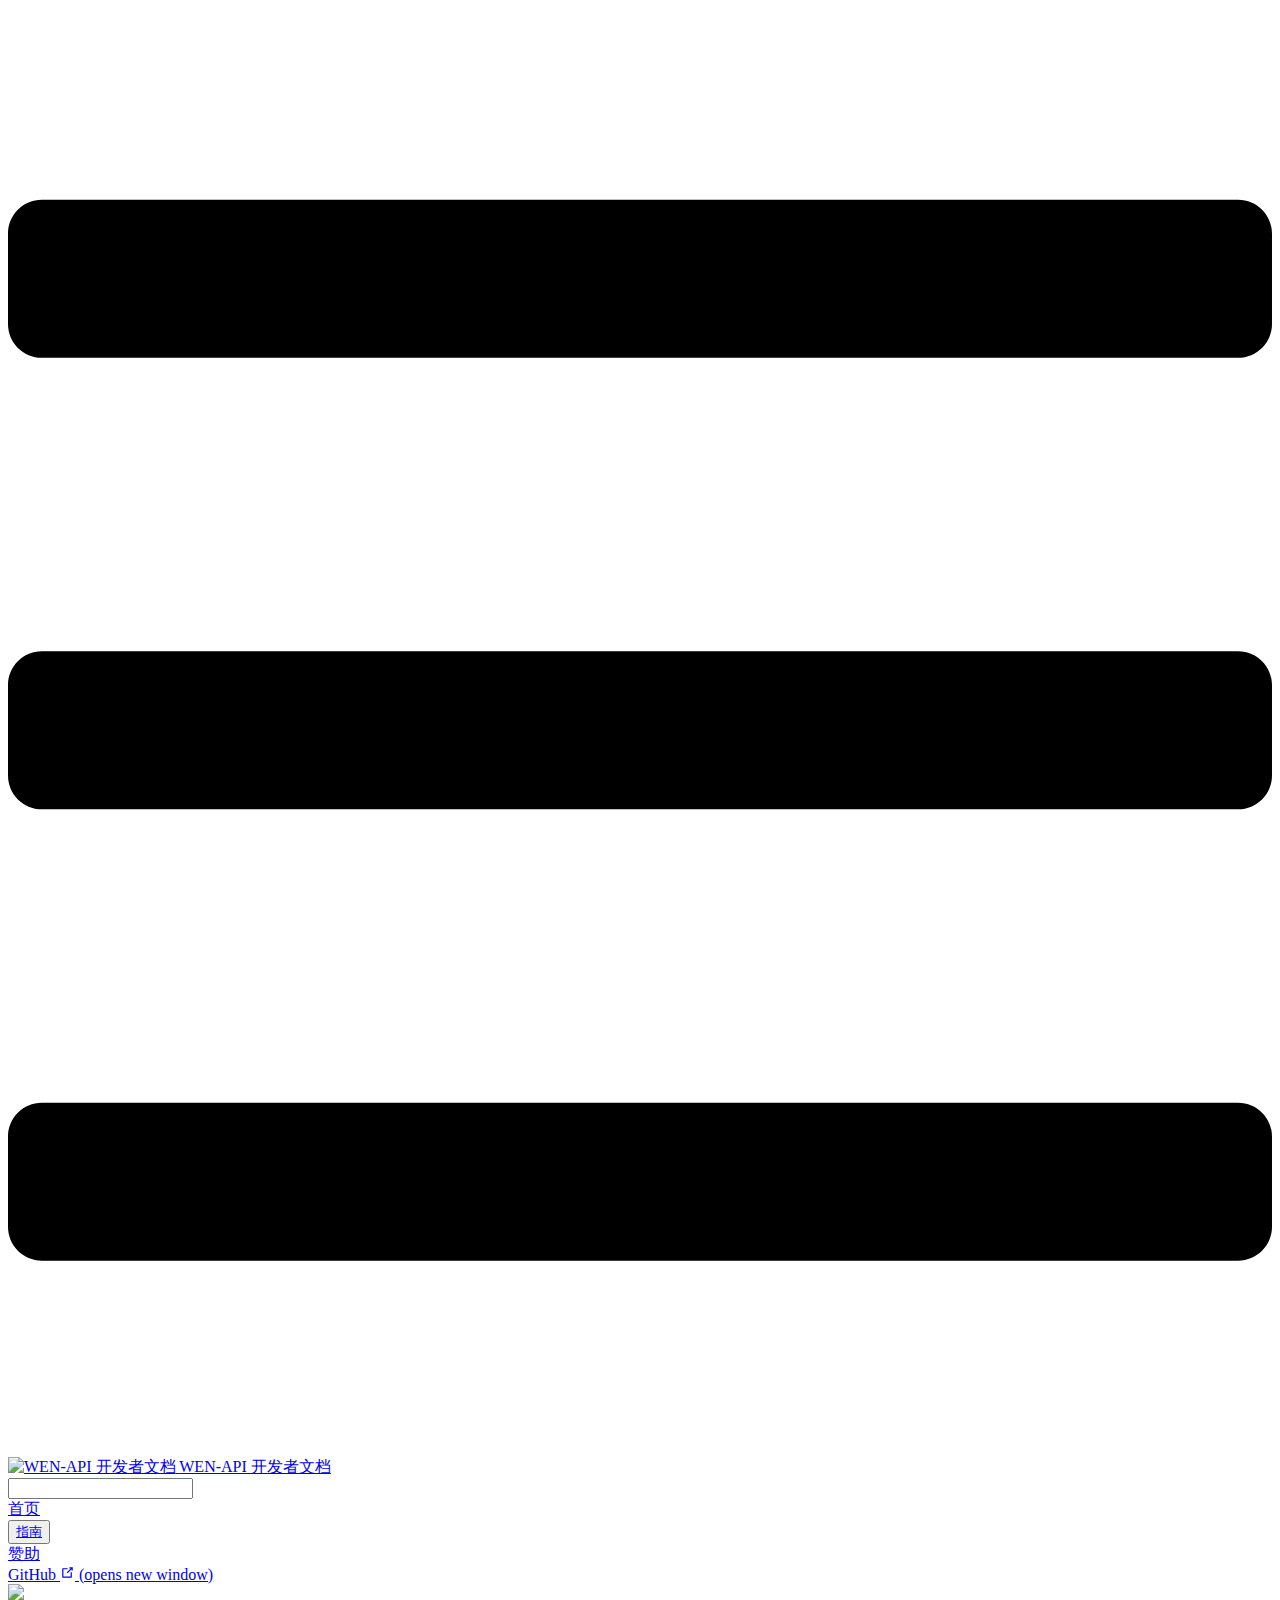
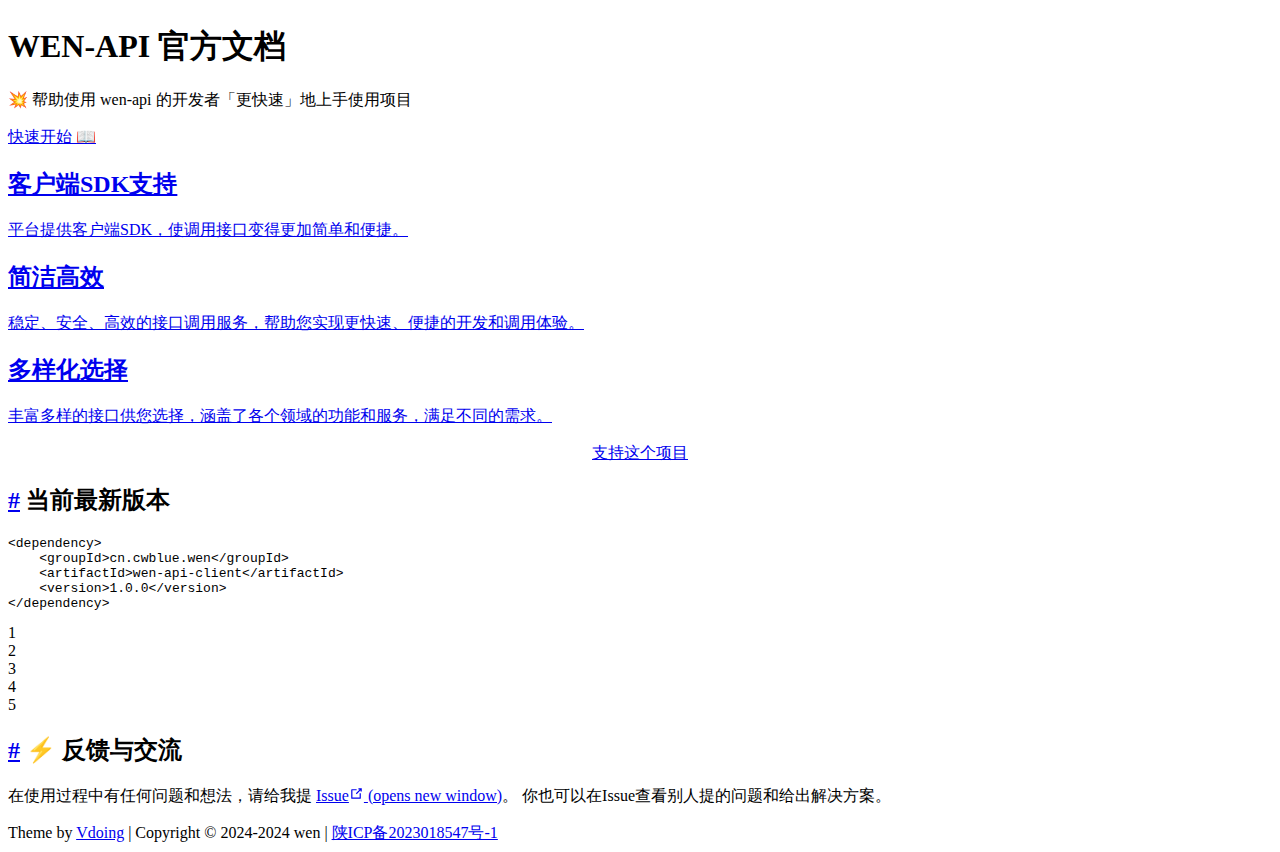
==== index.html @ c8d2405c "部署" ====
<!DOCTYPE html>
<html lang="en-US">
  <head>
    <meta charset="utf-8">
    <meta name="viewport" content="width=device-width,initial-scale=1">
    <title>WEN-API 开发者文档</title>
    <meta name="generator" content="VuePress 1.9.9">
    <link rel="icon" href="api-docimg/gif/wen-api.png">
    <meta name="description" content="为简化开发而生">
    <meta name="keywords" content="api,api开放平台,接口">
    <meta name="theme-color" content="#47abfd">
    
    <link rel="preload" href="api-doc/assets/css/0.styles.ba1a82d1.css" as="style"><link rel="preload" href="api-doc/assets/js/app.e84704d8.js" as="script"><link rel="preload" href="api-doc/assets/js/2.68cc9f7c.js" as="script"><link rel="preload" href="api-doc/assets/js/3.129cb99d.js" as="script"><link rel="prefetch" href="api-doc/assets/js/4.64fe8265.js"><link rel="prefetch" href="api-doc/assets/js/5.efec238f.js"><link rel="prefetch" href="api-doc/assets/js/6.5db73be6.js"><link rel="prefetch" href="api-doc/assets/js/7.b0a6832e.js"><link rel="prefetch" href="api-doc/assets/js/8.baad642a.js"><link rel="prefetch" href="api-doc/assets/js/9.fe5bfc9c.js">
    <link rel="stylesheet" href="api-doc/assets/css/0.styles.ba1a82d1.css">
  </head>
  <body class="theme-mode-light">
    <div id="app" data-server-rendered="true"><div class="theme-container sidebar-open no-sidebar"><header class="navbar blur"><div title="目录" class="sidebar-button"><svg xmlns="http://www.w3.org/2000/svg" aria-hidden="true" role="img" viewBox="0 0 448 512" class="icon"><path fill="currentColor" d="M436 124H12c-6.627 0-12-5.373-12-12V80c0-6.627 5.373-12 12-12h424c6.627 0 12 5.373 12 12v32c0 6.627-5.373 12-12 12zm0 160H12c-6.627 0-12-5.373-12-12v-32c0-6.627 5.373-12 12-12h424c6.627 0 12 5.373 12 12v32c0 6.627-5.373 12-12 12zm0 160H12c-6.627 0-12-5.373-12-12v-32c0-6.627 5.373-12 12-12h424c6.627 0 12 5.373 12 12v32c0 6.627-5.373 12-12 12z"></path></svg></div> <a href="/api-doc/" aria-current="page" class="home-link router-link-exact-active router-link-active"><img src="api-docimg/gif/wen-api.png" alt="WEN-API 开发者文档" class="logo"> <span class="site-name can-hide">WEN-API 开发者文档</span></a> <div class="links"><div class="search-box"><input aria-label="Search" autocomplete="off" spellcheck="false" value=""> <!----></div> <nav class="nav-links can-hide"><div class="nav-item"><a href="/api-doc/" aria-current="page" class="nav-link router-link-exact-active router-link-active">首页</a></div><div class="nav-item"><div class="dropdown-wrapper"><button type="button" aria-label="指南" class="dropdown-title"><a href="/api-doc/pages/a2f161/" class="link-title">指南</a> <span class="title" style="display:none;">指南</span> <span class="arrow right"></span></button> <ul class="nav-dropdown" style="display:none;"><li class="dropdown-item"><!----> <a href="/api-doc/pages/a2f161/" class="nav-link">简 介</a></li><li class="dropdown-item"><!----> <a href="/api-doc/pages/793dcb/" class="nav-link">快速开始</a></li><li class="dropdown-item"><!----> <a href="/api-doc/pages/745dcb/" class="nav-link">返回响应码</a></li></ul></div></div><div class="nav-item"><a href="/api-doc/pages/1b12ed/" class="nav-link">赞助</a></div> <a href="https://github.com/CCCshengjiang/wen-api-sdk" target="_blank" rel="noopener noreferrer" class="repo-link">
    GitHub
    <span><svg xmlns="http://www.w3.org/2000/svg" aria-hidden="true" focusable="false" x="0px" y="0px" viewBox="0 0 100 100" width="15" height="15" class="icon outbound"><path fill="currentColor" d="M18.8,85.1h56l0,0c2.2,0,4-1.8,4-4v-32h-8v28h-48v-48h28v-8h-32l0,0c-2.2,0-4,1.8-4,4v56C14.8,83.3,16.6,85.1,18.8,85.1z"></path> <polygon fill="currentColor" points="45.7,48.7 51.3,54.3 77.2,28.5 77.2,37.2 85.2,37.2 85.2,14.9 62.8,14.9 62.8,22.9 71.5,22.9"></polygon></svg> <span class="sr-only">(opens new window)</span></span></a></nav></div></header> <div class="sidebar-mask"></div> <div class="sidebar-hover-trigger"></div> <aside class="sidebar" style="display:none;"><!----> <nav class="nav-links"><div class="nav-item"><a href="/api-doc/" aria-current="page" class="nav-link router-link-exact-active router-link-active">首页</a></div><div class="nav-item"><div class="dropdown-wrapper"><button type="button" aria-label="指南" class="dropdown-title"><a href="/api-doc/pages/a2f161/" class="link-title">指南</a> <span class="title" style="display:none;">指南</span> <span class="arrow right"></span></button> <ul class="nav-dropdown" style="display:none;"><li class="dropdown-item"><!----> <a href="/api-doc/pages/a2f161/" class="nav-link">简 介</a></li><li class="dropdown-item"><!----> <a href="/api-doc/pages/793dcb/" class="nav-link">快速开始</a></li><li class="dropdown-item"><!----> <a href="/api-doc/pages/745dcb/" class="nav-link">返回响应码</a></li></ul></div></div><div class="nav-item"><a href="/api-doc/pages/1b12ed/" class="nav-link">赞助</a></div> <a href="https://github.com/CCCshengjiang/wen-api-sdk" target="_blank" rel="noopener noreferrer" class="repo-link">
    GitHub
    <span><svg xmlns="http://www.w3.org/2000/svg" aria-hidden="true" focusable="false" x="0px" y="0px" viewBox="0 0 100 100" width="15" height="15" class="icon outbound"><path fill="currentColor" d="M18.8,85.1h56l0,0c2.2,0,4-1.8,4-4v-32h-8v28h-48v-48h28v-8h-32l0,0c-2.2,0-4,1.8-4,4v56C14.8,83.3,16.6,85.1,18.8,85.1z"></path> <polygon fill="currentColor" points="45.7,48.7 51.3,54.3 77.2,28.5 77.2,37.2 85.2,37.2 85.2,14.9 62.8,14.9 62.8,22.9 71.5,22.9"></polygon></svg> <span class="sr-only">(opens new window)</span></span></a></nav>  <!----> </aside> <div class="home-wrapper" data-v-7d2bb426><div class="banner" style="background:var(--mainBg);color:var(--textColor);" data-v-7d2bb426><div class="banner-conent" data-v-7d2bb426><header class="hero" data-v-7d2bb426><img src="api-docimg/gif/wen-api.png" data-v-7d2bb426> <h1 id="main-title" data-v-7d2bb426>
          WEN-API 官方文档
        </h1> <p class="description" data-v-7d2bb426>
          💥 帮助使用 wen-api 的开发者「更快速」地上手使用项目
        </p> <p class="action" data-v-7d2bb426><a href="/api-doc/pages/a2f161/" class="nav-link action-button" data-v-7d2bb426>快速开始 📖</a></p></header> <div class="features" data-v-7d2bb426><div class="feature" data-v-7d2bb426><a href="javascript:;" data-v-7d2bb426><!----> <h2 data-v-7d2bb426>客户端SDK支持</h2> <p data-v-7d2bb426>平台提供客户端SDK，使调用接口变得更加简单和便捷。</p></a></div><div class="feature" data-v-7d2bb426><a href="javascript:;" data-v-7d2bb426><!----> <h2 data-v-7d2bb426>简洁高效</h2> <p data-v-7d2bb426>稳定、安全、高效的接口调用服务，帮助您实现更快速、便捷的开发和调用体验。</p></a></div><div class="feature" data-v-7d2bb426><a href="javascript:;" data-v-7d2bb426><!----> <h2 data-v-7d2bb426>多样化选择</h2> <p data-v-7d2bb426>丰富多样的接口供您选择，涵盖了各个领域的功能和服务，满足不同的需求。</p></a></div></div></div> <div class="slide-banner" style="display:none;" data-v-7d2bb426><div class="banner-wrapper" data-v-7d2bb426><div class="slide-banner-scroll" data-v-7d2bb426><div class="slide-banner-wrapper" data-v-7d2bb426><div class="slide-item" data-v-7d2bb426><a href="javascript:;" data-v-7d2bb426><!----> <h2 data-v-7d2bb426>客户端SDK支持</h2> <p data-v-7d2bb426>平台提供客户端SDK，使调用接口变得更加简单和便捷。</p></a></div><div class="slide-item" data-v-7d2bb426><a href="javascript:;" data-v-7d2bb426><!----> <h2 data-v-7d2bb426>简洁高效</h2> <p data-v-7d2bb426>稳定、安全、高效的接口调用服务，帮助您实现更快速、便捷的开发和调用体验。</p></a></div><div class="slide-item" data-v-7d2bb426><a href="javascript:;" data-v-7d2bb426><!----> <h2 data-v-7d2bb426>多样化选择</h2> <p data-v-7d2bb426>丰富多样的接口供您选择，涵盖了各个领域的功能和服务，满足不同的需求。</p></a></div></div></div> <div class="docs-wrapper" data-v-7d2bb426><span class="doc active" data-v-7d2bb426></span><span class="doc" data-v-7d2bb426></span><span class="doc" data-v-7d2bb426></span></div></div></div></div> <div class="main-wrapper" data-v-7d2bb426><div class="main-left"><!----> <div class="theme-vdoing-content custom card-box content__default" data-v-7d2bb426><p align="center"><a href="/pages/1b12ed/" class="become-sponsor">支持这个项目</a></p> <h2 id="当前最新版本"><a href="#当前最新版本" class="header-anchor">#</a> 当前最新版本</h2> <div class="language-xml line-numbers-mode"><pre class="language-xml"><code><span class="token tag"><span class="token tag"><span class="token punctuation">&lt;</span>dependency</span><span class="token punctuation">&gt;</span></span>
    <span class="token tag"><span class="token tag"><span class="token punctuation">&lt;</span>groupId</span><span class="token punctuation">&gt;</span></span>cn.cwblue.wen<span class="token tag"><span class="token tag"><span class="token punctuation">&lt;/</span>groupId</span><span class="token punctuation">&gt;</span></span>
    <span class="token tag"><span class="token tag"><span class="token punctuation">&lt;</span>artifactId</span><span class="token punctuation">&gt;</span></span>wen-api-client<span class="token tag"><span class="token tag"><span class="token punctuation">&lt;/</span>artifactId</span><span class="token punctuation">&gt;</span></span>
    <span class="token tag"><span class="token tag"><span class="token punctuation">&lt;</span>version</span><span class="token punctuation">&gt;</span></span>1.0.0<span class="token tag"><span class="token tag"><span class="token punctuation">&lt;/</span>version</span><span class="token punctuation">&gt;</span></span>
<span class="token tag"><span class="token tag"><span class="token punctuation">&lt;/</span>dependency</span><span class="token punctuation">&gt;</span></span>
</code></pre> <div class="line-numbers-wrapper"><span class="line-number">1</span><br><span class="line-number">2</span><br><span class="line-number">3</span><br><span class="line-number">4</span><br><span class="line-number">5</span><br></div></div><h2 id="⚡-反馈与交流"><a href="#⚡-反馈与交流" class="header-anchor">#</a> ⚡ 反馈与交流</h2> <p>在使用过程中有任何问题和想法，请给我提 <a href="https://github.com/CCCshengjiang/wen-api-sdk/issues" target="_blank" rel="noopener noreferrer">Issue<span><svg xmlns="http://www.w3.org/2000/svg" aria-hidden="true" focusable="false" x="0px" y="0px" viewBox="0 0 100 100" width="15" height="15" class="icon outbound"><path fill="currentColor" d="M18.8,85.1h56l0,0c2.2,0,4-1.8,4-4v-32h-8v28h-48v-48h28v-8h-32l0,0c-2.2,0-4,1.8-4,4v56C14.8,83.3,16.6,85.1,18.8,85.1z"></path> <polygon fill="currentColor" points="45.7,48.7 51.3,54.3 77.2,28.5 77.2,37.2 85.2,37.2 85.2,14.9 62.8,14.9 62.8,22.9 71.5,22.9"></polygon></svg> <span class="sr-only">(opens new window)</span></span></a>。
你也可以在Issue查看别人提的问题和给出解决方案。</p></div></div> <div class="main-right"><!----> <!----> <!----> <!----></div></div></div> <div class="footer"><div class="icons"><a href="https://github.com/CCCshengjiang" title="GitHub" target="_blank" class="iconfont icon-github"></a><a href="https://gitee.com/CCCshengjiang" title="Gitee" target="_blank" class="iconfont icon-gitee"></a></div> 
  Theme by
  <a href="https://github.com/xugaoyi/vuepress-theme-vdoing" target="_blank" title="本站主题">Vdoing</a> 
    | Copyright © 2024-2024
    <span>wen |  <a target="_blank" href="https://beian.miit.gov.cn/"> 陕ICP备2023018547号-1</a></span></div> <div class="buttons"><div title="返回顶部" class="button blur go-to-top iconfont icon-fanhuidingbu" style="display:none;"></div> <div title="去评论" class="button blur go-to-comment iconfont icon-pinglun" style="display:none;"></div> <div title="主题模式" class="button blur theme-mode-but iconfont icon-zhuti"><ul class="select-box" style="display:none;"><li class="iconfont icon-zidong">
          跟随系统
        </li><li class="iconfont icon-rijianmoshi">
          浅色模式
        </li><li class="iconfont icon-yejianmoshi">
          深色模式
        </li><li class="iconfont icon-yuedu">
          阅读模式
        </li></ul></div></div> <!----> <!----> <!----></div><div class="global-ui"></div></div>
    <script src="api-doc/assets/js/app.e84704d8.js" defer></script><script src="api-doc/assets/js/2.68cc9f7c.js" defer></script><script src="api-doc/assets/js/3.129cb99d.js" defer></script>
  </body>
</html>
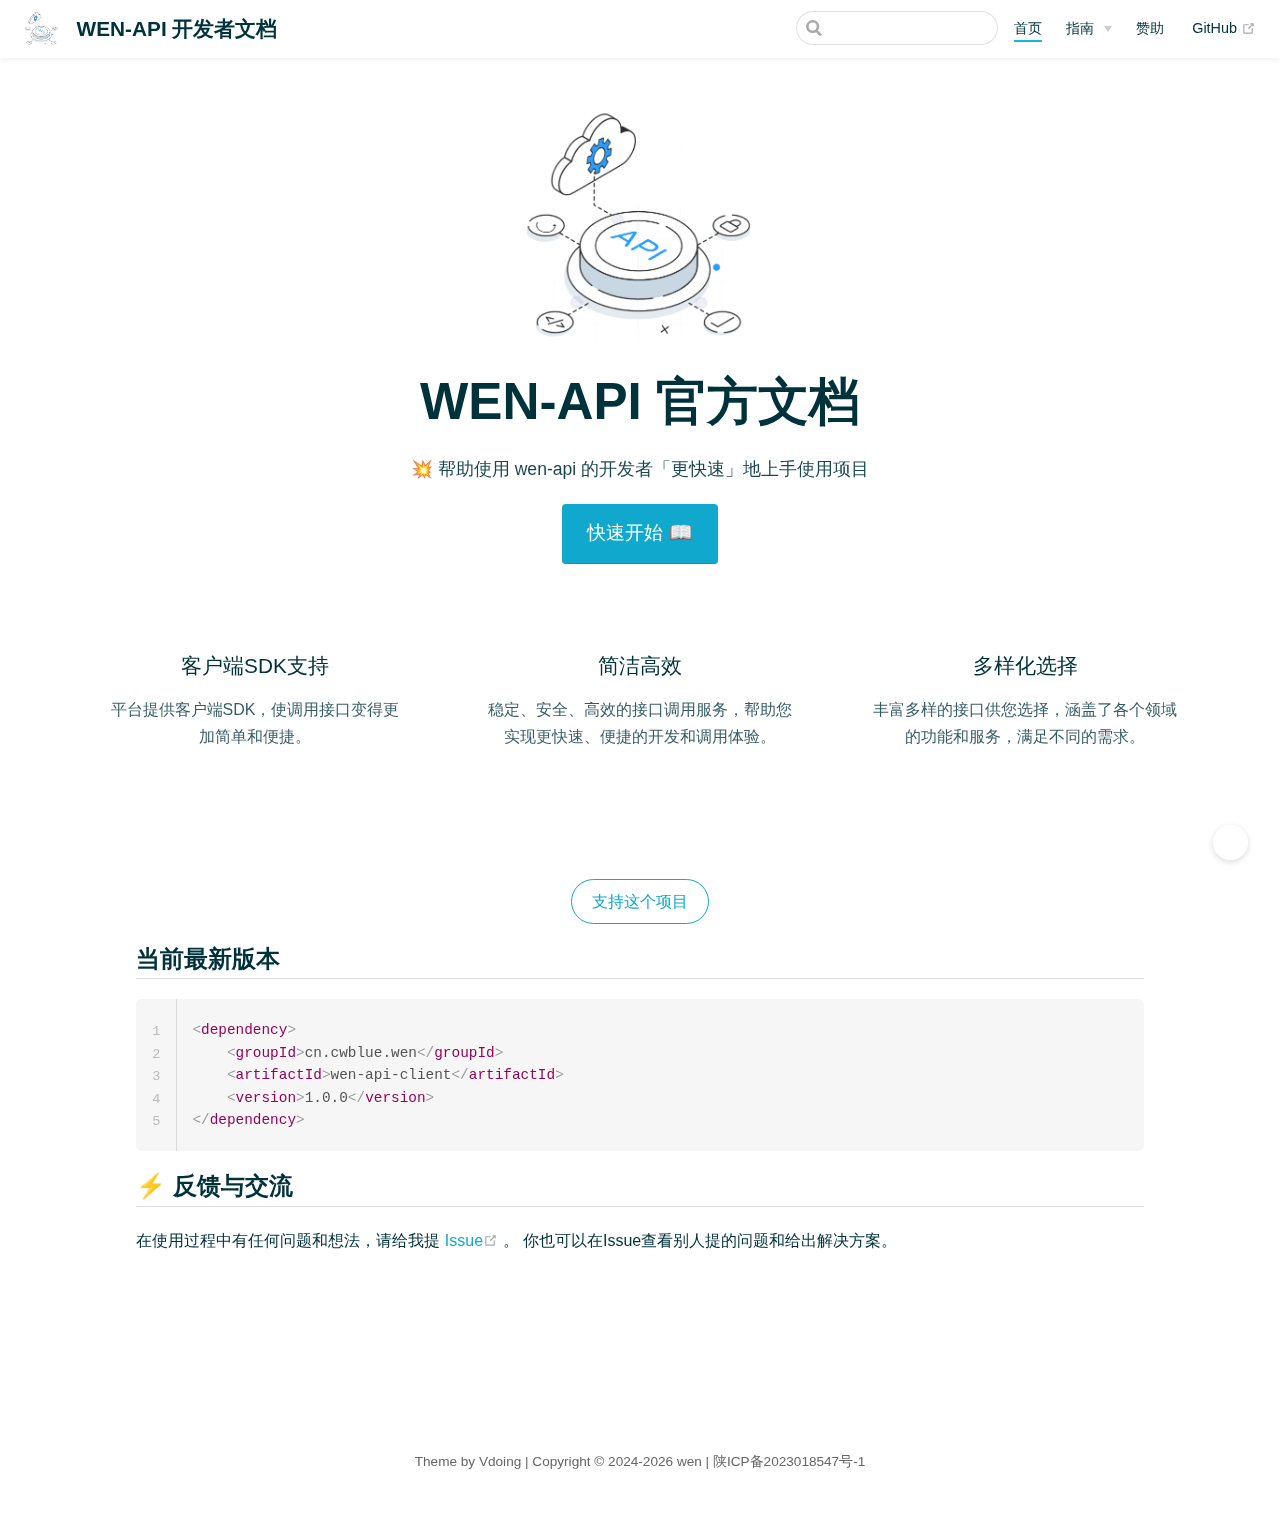
==== commit f10fb162: "修复页面错位 bug" ====
--- a/index.html
+++ b/index.html
@@ -5,24 +5,24 @@
     <meta name="viewport" content="width=device-width,initial-scale=1">
     <title>WEN-API 开发者文档</title>
     <meta name="generator" content="VuePress 1.9.9">
-    <link rel="icon" href="api-docimg/gif/wen-api.png">
+    <link rel="icon" href="/img/gif/wen-api.png">
     <meta name="description" content="为简化开发而生">
     <meta name="keywords" content="api,api开放平台,接口">
     <meta name="theme-color" content="#47abfd">
     
-    <link rel="preload" href="api-doc/assets/css/0.styles.ba1a82d1.css" as="style"><link rel="preload" href="api-doc/assets/js/app.e84704d8.js" as="script"><link rel="preload" href="api-doc/assets/js/2.68cc9f7c.js" as="script"><link rel="preload" href="api-doc/assets/js/3.129cb99d.js" as="script"><link rel="prefetch" href="api-doc/assets/js/4.64fe8265.js"><link rel="prefetch" href="api-doc/assets/js/5.efec238f.js"><link rel="prefetch" href="api-doc/assets/js/6.5db73be6.js"><link rel="prefetch" href="api-doc/assets/js/7.b0a6832e.js"><link rel="prefetch" href="api-doc/assets/js/8.baad642a.js"><link rel="prefetch" href="api-doc/assets/js/9.fe5bfc9c.js">
-    <link rel="stylesheet" href="api-doc/assets/css/0.styles.ba1a82d1.css">
+    <link rel="preload" href="/assets/css/0.styles.974ee0fd.css" as="style"><link rel="preload" href="/assets/js/app.2722f854.js" as="script"><link rel="preload" href="/assets/js/2.fc3be705.js" as="script"><link rel="preload" href="/assets/js/3.3699b000.js" as="script"><link rel="prefetch" href="/assets/js/4.05d36c86.js"><link rel="prefetch" href="/assets/js/5.10414b95.js"><link rel="prefetch" href="/assets/js/6.b506bd6f.js"><link rel="prefetch" href="/assets/js/7.72e87198.js"><link rel="prefetch" href="/assets/js/8.ea4c0748.js"><link rel="prefetch" href="/assets/js/9.309eeab8.js">
+    <link rel="stylesheet" href="/assets/css/0.styles.974ee0fd.css">
   </head>
   <body class="theme-mode-light">
-    <div id="app" data-server-rendered="true"><div class="theme-container sidebar-open no-sidebar"><header class="navbar blur"><div title="目录" class="sidebar-button"><svg xmlns="http://www.w3.org/2000/svg" aria-hidden="true" role="img" viewBox="0 0 448 512" class="icon"><path fill="currentColor" d="M436 124H12c-6.627 0-12-5.373-12-12V80c0-6.627 5.373-12 12-12h424c6.627 0 12 5.373 12 12v32c0 6.627-5.373 12-12 12zm0 160H12c-6.627 0-12-5.373-12-12v-32c0-6.627 5.373-12 12-12h424c6.627 0 12 5.373 12 12v32c0 6.627-5.373 12-12 12zm0 160H12c-6.627 0-12-5.373-12-12v-32c0-6.627 5.373-12 12-12h424c6.627 0 12 5.373 12 12v32c0 6.627-5.373 12-12 12z"></path></svg></div> <a href="/api-doc/" aria-current="page" class="home-link router-link-exact-active router-link-active"><img src="api-docimg/gif/wen-api.png" alt="WEN-API 开发者文档" class="logo"> <span class="site-name can-hide">WEN-API 开发者文档</span></a> <div class="links"><div class="search-box"><input aria-label="Search" autocomplete="off" spellcheck="false" value=""> <!----></div> <nav class="nav-links can-hide"><div class="nav-item"><a href="/api-doc/" aria-current="page" class="nav-link router-link-exact-active router-link-active">首页</a></div><div class="nav-item"><div class="dropdown-wrapper"><button type="button" aria-label="指南" class="dropdown-title"><a href="/api-doc/pages/a2f161/" class="link-title">指南</a> <span class="title" style="display:none;">指南</span> <span class="arrow right"></span></button> <ul class="nav-dropdown" style="display:none;"><li class="dropdown-item"><!----> <a href="/api-doc/pages/a2f161/" class="nav-link">简 介</a></li><li class="dropdown-item"><!----> <a href="/api-doc/pages/793dcb/" class="nav-link">快速开始</a></li><li class="dropdown-item"><!----> <a href="/api-doc/pages/745dcb/" class="nav-link">返回响应码</a></li></ul></div></div><div class="nav-item"><a href="/api-doc/pages/1b12ed/" class="nav-link">赞助</a></div> <a href="https://github.com/CCCshengjiang/wen-api-sdk" target="_blank" rel="noopener noreferrer" class="repo-link">
+    <div id="app" data-server-rendered="true"><div class="theme-container sidebar-open no-sidebar"><header class="navbar blur"><div title="目录" class="sidebar-button"><svg xmlns="http://www.w3.org/2000/svg" aria-hidden="true" role="img" viewBox="0 0 448 512" class="icon"><path fill="currentColor" d="M436 124H12c-6.627 0-12-5.373-12-12V80c0-6.627 5.373-12 12-12h424c6.627 0 12 5.373 12 12v32c0 6.627-5.373 12-12 12zm0 160H12c-6.627 0-12-5.373-12-12v-32c0-6.627 5.373-12 12-12h424c6.627 0 12 5.373 12 12v32c0 6.627-5.373 12-12 12zm0 160H12c-6.627 0-12-5.373-12-12v-32c0-6.627 5.373-12 12-12h424c6.627 0 12 5.373 12 12v32c0 6.627-5.373 12-12 12z"></path></svg></div> <a href="/" aria-current="page" class="home-link router-link-exact-active router-link-active"><img src="/img/gif/wen-api.png" alt="WEN-API 开发者文档" class="logo"> <span class="site-name can-hide">WEN-API 开发者文档</span></a> <div class="links"><div class="search-box"><input aria-label="Search" autocomplete="off" spellcheck="false" value=""> <!----></div> <nav class="nav-links can-hide"><div class="nav-item"><a href="/" aria-current="page" class="nav-link router-link-exact-active router-link-active">首页</a></div><div class="nav-item"><div class="dropdown-wrapper"><button type="button" aria-label="指南" class="dropdown-title"><a href="/pages/a2f161/" class="link-title">指南</a> <span class="title" style="display:none;">指南</span> <span class="arrow right"></span></button> <ul class="nav-dropdown" style="display:none;"><li class="dropdown-item"><!----> <a href="/pages/a2f161/" class="nav-link">简 介</a></li><li class="dropdown-item"><!----> <a href="/pages/793dcb/" class="nav-link">快速开始</a></li><li class="dropdown-item"><!----> <a href="/pages/745dcb/" class="nav-link">返回响应码</a></li></ul></div></div><div class="nav-item"><a href="/pages/1b12ed/" class="nav-link">赞助</a></div> <a href="https://github.com/CCCshengjiang/wen-api-sdk" target="_blank" rel="noopener noreferrer" class="repo-link">
     GitHub
-    <span><svg xmlns="http://www.w3.org/2000/svg" aria-hidden="true" focusable="false" x="0px" y="0px" viewBox="0 0 100 100" width="15" height="15" class="icon outbound"><path fill="currentColor" d="M18.8,85.1h56l0,0c2.2,0,4-1.8,4-4v-32h-8v28h-48v-48h28v-8h-32l0,0c-2.2,0-4,1.8-4,4v56C14.8,83.3,16.6,85.1,18.8,85.1z"></path> <polygon fill="currentColor" points="45.7,48.7 51.3,54.3 77.2,28.5 77.2,37.2 85.2,37.2 85.2,14.9 62.8,14.9 62.8,22.9 71.5,22.9"></polygon></svg> <span class="sr-only">(opens new window)</span></span></a></nav></div></header> <div class="sidebar-mask"></div> <div class="sidebar-hover-trigger"></div> <aside class="sidebar" style="display:none;"><!----> <nav class="nav-links"><div class="nav-item"><a href="/api-doc/" aria-current="page" class="nav-link router-link-exact-active router-link-active">首页</a></div><div class="nav-item"><div class="dropdown-wrapper"><button type="button" aria-label="指南" class="dropdown-title"><a href="/api-doc/pages/a2f161/" class="link-title">指南</a> <span class="title" style="display:none;">指南</span> <span class="arrow right"></span></button> <ul class="nav-dropdown" style="display:none;"><li class="dropdown-item"><!----> <a href="/api-doc/pages/a2f161/" class="nav-link">简 介</a></li><li class="dropdown-item"><!----> <a href="/api-doc/pages/793dcb/" class="nav-link">快速开始</a></li><li class="dropdown-item"><!----> <a href="/api-doc/pages/745dcb/" class="nav-link">返回响应码</a></li></ul></div></div><div class="nav-item"><a href="/api-doc/pages/1b12ed/" class="nav-link">赞助</a></div> <a href="https://github.com/CCCshengjiang/wen-api-sdk" target="_blank" rel="noopener noreferrer" class="repo-link">
+    <span><svg xmlns="http://www.w3.org/2000/svg" aria-hidden="true" focusable="false" x="0px" y="0px" viewBox="0 0 100 100" width="15" height="15" class="icon outbound"><path fill="currentColor" d="M18.8,85.1h56l0,0c2.2,0,4-1.8,4-4v-32h-8v28h-48v-48h28v-8h-32l0,0c-2.2,0-4,1.8-4,4v56C14.8,83.3,16.6,85.1,18.8,85.1z"></path> <polygon fill="currentColor" points="45.7,48.7 51.3,54.3 77.2,28.5 77.2,37.2 85.2,37.2 85.2,14.9 62.8,14.9 62.8,22.9 71.5,22.9"></polygon></svg> <span class="sr-only">(opens new window)</span></span></a></nav></div></header> <div class="sidebar-mask"></div> <div class="sidebar-hover-trigger"></div> <aside class="sidebar" style="display:none;"><!----> <nav class="nav-links"><div class="nav-item"><a href="/" aria-current="page" class="nav-link router-link-exact-active router-link-active">首页</a></div><div class="nav-item"><div class="dropdown-wrapper"><button type="button" aria-label="指南" class="dropdown-title"><a href="/pages/a2f161/" class="link-title">指南</a> <span class="title" style="display:none;">指南</span> <span class="arrow right"></span></button> <ul class="nav-dropdown" style="display:none;"><li class="dropdown-item"><!----> <a href="/pages/a2f161/" class="nav-link">简 介</a></li><li class="dropdown-item"><!----> <a href="/pages/793dcb/" class="nav-link">快速开始</a></li><li class="dropdown-item"><!----> <a href="/pages/745dcb/" class="nav-link">返回响应码</a></li></ul></div></div><div class="nav-item"><a href="/pages/1b12ed/" class="nav-link">赞助</a></div> <a href="https://github.com/CCCshengjiang/wen-api-sdk" target="_blank" rel="noopener noreferrer" class="repo-link">
     GitHub
-    <span><svg xmlns="http://www.w3.org/2000/svg" aria-hidden="true" focusable="false" x="0px" y="0px" viewBox="0 0 100 100" width="15" height="15" class="icon outbound"><path fill="currentColor" d="M18.8,85.1h56l0,0c2.2,0,4-1.8,4-4v-32h-8v28h-48v-48h28v-8h-32l0,0c-2.2,0-4,1.8-4,4v56C14.8,83.3,16.6,85.1,18.8,85.1z"></path> <polygon fill="currentColor" points="45.7,48.7 51.3,54.3 77.2,28.5 77.2,37.2 85.2,37.2 85.2,14.9 62.8,14.9 62.8,22.9 71.5,22.9"></polygon></svg> <span class="sr-only">(opens new window)</span></span></a></nav>  <!----> </aside> <div class="home-wrapper" data-v-7d2bb426><div class="banner" style="background:var(--mainBg);color:var(--textColor);" data-v-7d2bb426><div class="banner-conent" data-v-7d2bb426><header class="hero" data-v-7d2bb426><img src="api-docimg/gif/wen-api.png" data-v-7d2bb426> <h1 id="main-title" data-v-7d2bb426>
+    <span><svg xmlns="http://www.w3.org/2000/svg" aria-hidden="true" focusable="false" x="0px" y="0px" viewBox="0 0 100 100" width="15" height="15" class="icon outbound"><path fill="currentColor" d="M18.8,85.1h56l0,0c2.2,0,4-1.8,4-4v-32h-8v28h-48v-48h28v-8h-32l0,0c-2.2,0-4,1.8-4,4v56C14.8,83.3,16.6,85.1,18.8,85.1z"></path> <polygon fill="currentColor" points="45.7,48.7 51.3,54.3 77.2,28.5 77.2,37.2 85.2,37.2 85.2,14.9 62.8,14.9 62.8,22.9 71.5,22.9"></polygon></svg> <span class="sr-only">(opens new window)</span></span></a></nav>  <!----> </aside> <div class="home-wrapper" data-v-7d2bb426><div class="banner" style="background:var(--mainBg);color:var(--textColor);" data-v-7d2bb426><div class="banner-conent" data-v-7d2bb426><header class="hero" data-v-7d2bb426><img src="/img/gif/wen-api.png" data-v-7d2bb426> <h1 id="main-title" data-v-7d2bb426>
           WEN-API 官方文档
         </h1> <p class="description" data-v-7d2bb426>
           💥 帮助使用 wen-api 的开发者「更快速」地上手使用项目
-        </p> <p class="action" data-v-7d2bb426><a href="/api-doc/pages/a2f161/" class="nav-link action-button" data-v-7d2bb426>快速开始 📖</a></p></header> <div class="features" data-v-7d2bb426><div class="feature" data-v-7d2bb426><a href="javascript:;" data-v-7d2bb426><!----> <h2 data-v-7d2bb426>客户端SDK支持</h2> <p data-v-7d2bb426>平台提供客户端SDK，使调用接口变得更加简单和便捷。</p></a></div><div class="feature" data-v-7d2bb426><a href="javascript:;" data-v-7d2bb426><!----> <h2 data-v-7d2bb426>简洁高效</h2> <p data-v-7d2bb426>稳定、安全、高效的接口调用服务，帮助您实现更快速、便捷的开发和调用体验。</p></a></div><div class="feature" data-v-7d2bb426><a href="javascript:;" data-v-7d2bb426><!----> <h2 data-v-7d2bb426>多样化选择</h2> <p data-v-7d2bb426>丰富多样的接口供您选择，涵盖了各个领域的功能和服务，满足不同的需求。</p></a></div></div></div> <div class="slide-banner" style="display:none;" data-v-7d2bb426><div class="banner-wrapper" data-v-7d2bb426><div class="slide-banner-scroll" data-v-7d2bb426><div class="slide-banner-wrapper" data-v-7d2bb426><div class="slide-item" data-v-7d2bb426><a href="javascript:;" data-v-7d2bb426><!----> <h2 data-v-7d2bb426>客户端SDK支持</h2> <p data-v-7d2bb426>平台提供客户端SDK，使调用接口变得更加简单和便捷。</p></a></div><div class="slide-item" data-v-7d2bb426><a href="javascript:;" data-v-7d2bb426><!----> <h2 data-v-7d2bb426>简洁高效</h2> <p data-v-7d2bb426>稳定、安全、高效的接口调用服务，帮助您实现更快速、便捷的开发和调用体验。</p></a></div><div class="slide-item" data-v-7d2bb426><a href="javascript:;" data-v-7d2bb426><!----> <h2 data-v-7d2bb426>多样化选择</h2> <p data-v-7d2bb426>丰富多样的接口供您选择，涵盖了各个领域的功能和服务，满足不同的需求。</p></a></div></div></div> <div class="docs-wrapper" data-v-7d2bb426><span class="doc active" data-v-7d2bb426></span><span class="doc" data-v-7d2bb426></span><span class="doc" data-v-7d2bb426></span></div></div></div></div> <div class="main-wrapper" data-v-7d2bb426><div class="main-left"><!----> <div class="theme-vdoing-content custom card-box content__default" data-v-7d2bb426><p align="center"><a href="/pages/1b12ed/" class="become-sponsor">支持这个项目</a></p> <h2 id="当前最新版本"><a href="#当前最新版本" class="header-anchor">#</a> 当前最新版本</h2> <div class="language-xml line-numbers-mode"><pre class="language-xml"><code><span class="token tag"><span class="token tag"><span class="token punctuation">&lt;</span>dependency</span><span class="token punctuation">&gt;</span></span>
+        </p> <p class="action" data-v-7d2bb426><a href="/pages/a2f161/" class="nav-link action-button" data-v-7d2bb426>快速开始 📖</a></p></header> <div class="features" data-v-7d2bb426><div class="feature" data-v-7d2bb426><a href="javascript:;" data-v-7d2bb426><!----> <h2 data-v-7d2bb426>客户端SDK支持</h2> <p data-v-7d2bb426>平台提供客户端SDK，使调用接口变得更加简单和便捷。</p></a></div><div class="feature" data-v-7d2bb426><a href="javascript:;" data-v-7d2bb426><!----> <h2 data-v-7d2bb426>简洁高效</h2> <p data-v-7d2bb426>稳定、安全、高效的接口调用服务，帮助您实现更快速、便捷的开发和调用体验。</p></a></div><div class="feature" data-v-7d2bb426><a href="javascript:;" data-v-7d2bb426><!----> <h2 data-v-7d2bb426>多样化选择</h2> <p data-v-7d2bb426>丰富多样的接口供您选择，涵盖了各个领域的功能和服务，满足不同的需求。</p></a></div></div></div> <div class="slide-banner" style="display:none;" data-v-7d2bb426><div class="banner-wrapper" data-v-7d2bb426><div class="slide-banner-scroll" data-v-7d2bb426><div class="slide-banner-wrapper" data-v-7d2bb426><div class="slide-item" data-v-7d2bb426><a href="javascript:;" data-v-7d2bb426><!----> <h2 data-v-7d2bb426>客户端SDK支持</h2> <p data-v-7d2bb426>平台提供客户端SDK，使调用接口变得更加简单和便捷。</p></a></div><div class="slide-item" data-v-7d2bb426><a href="javascript:;" data-v-7d2bb426><!----> <h2 data-v-7d2bb426>简洁高效</h2> <p data-v-7d2bb426>稳定、安全、高效的接口调用服务，帮助您实现更快速、便捷的开发和调用体验。</p></a></div><div class="slide-item" data-v-7d2bb426><a href="javascript:;" data-v-7d2bb426><!----> <h2 data-v-7d2bb426>多样化选择</h2> <p data-v-7d2bb426>丰富多样的接口供您选择，涵盖了各个领域的功能和服务，满足不同的需求。</p></a></div></div></div> <div class="docs-wrapper" data-v-7d2bb426><span class="doc active" data-v-7d2bb426></span><span class="doc" data-v-7d2bb426></span><span class="doc" data-v-7d2bb426></span></div></div></div></div> <div class="main-wrapper" data-v-7d2bb426><div class="main-left"><!----> <div class="theme-vdoing-content custom card-box content__default" data-v-7d2bb426><p align="center"><a href="/pages/1b12ed/" class="become-sponsor">支持这个项目</a></p> <h2 id="当前最新版本"><a href="#当前最新版本" class="header-anchor">#</a> 当前最新版本</h2> <div class="language-xml line-numbers-mode"><pre class="language-xml"><code><span class="token tag"><span class="token tag"><span class="token punctuation">&lt;</span>dependency</span><span class="token punctuation">&gt;</span></span>
     <span class="token tag"><span class="token tag"><span class="token punctuation">&lt;</span>groupId</span><span class="token punctuation">&gt;</span></span>cn.cwblue.wen<span class="token tag"><span class="token tag"><span class="token punctuation">&lt;/</span>groupId</span><span class="token punctuation">&gt;</span></span>
     <span class="token tag"><span class="token tag"><span class="token punctuation">&lt;</span>artifactId</span><span class="token punctuation">&gt;</span></span>wen-api-client<span class="token tag"><span class="token tag"><span class="token punctuation">&lt;/</span>artifactId</span><span class="token punctuation">&gt;</span></span>
     <span class="token tag"><span class="token tag"><span class="token punctuation">&lt;</span>version</span><span class="token punctuation">&gt;</span></span>1.0.0<span class="token tag"><span class="token tag"><span class="token punctuation">&lt;/</span>version</span><span class="token punctuation">&gt;</span></span>
@@ -41,6 +41,6 @@
         </li><li class="iconfont icon-yuedu">
           阅读模式
         </li></ul></div></div> <!----> <!----> <!----></div><div class="global-ui"></div></div>
-    <script src="api-doc/assets/js/app.e84704d8.js" defer></script><script src="api-doc/assets/js/2.68cc9f7c.js" defer></script><script src="api-doc/assets/js/3.129cb99d.js" defer></script>
+    <script src="/assets/js/app.2722f854.js" defer></script><script src="/assets/js/2.fc3be705.js" defer></script><script src="/assets/js/3.3699b000.js" defer></script>
   </body>
 </html>
--- a/assets/css/0.styles.974ee0fd.css
+++ b/assets/css/0.styles.974ee0fd.css
@@ -0,0 +1 @@
+@import url(//at.alicdn.com/t/font_1678482_4tbhmh589x.css);.code-copy{color:#aaa;fill:#aaa;font-size:14px;display:inline-block;cursor:pointer}div[class*=aside-code] aside .code-copy,div[class*=language-] pre .code-copy{position:absolute;z-index:1000;top:7px;right:35px;opacity:0;font-size:16px}div[class*=aside-code] aside:hover .code-copy,div[class*=language-] pre:hover .code-copy{opacity:1}.content pre,.content pre[class*=language-]{overflow-y:hidden}div[class*=language-] pre,div[class*=language-] pre[class*=language-]{position:static!important}div[class~=language-text]:before{content:"text"}div[class~=language-yml]:before{content:"yml"}div[class*=language-] pre{-webkit-user-select:text;-moz-user-select:text;user-select:text}p code{-webkit-user-select:all;-moz-user-select:all;user-select:all}@keyframes message-move-in{0%{opacity:0;transform:translateY(-100%)}to{opacity:1;transform:translateY(0)}}#message-container .message.move-in{animation:message-move-in .3s ease-in-out}@keyframes message-move-out{0%{opacity:1;transform:translateY(0)}to{opacity:0;transform:translateY(-100%)}}#message-container .message.move-out{animation:message-move-out .3s ease-in-out;animation-fill-mode:forwards}#message-container .message{background:#fff;margin:10px 0;padding:0 10px;height:40px;box-shadow:0 0 10px 0 #ccc;font-size:14px;border-radius:3px;display:flex;align-items:center;transition:height .2s ease-in-out,margin .2s ease-in-out}#message-container{position:fixed;left:0;top:100px;right:0;display:flex;flex-direction:column;align-items:center}#message-container .message .text{color:#333;padding:0 20px 0 5px}.theme-code-block[data-v-4f1e9d0c]{display:none}.theme-code-block__active[data-v-4f1e9d0c]{display:block}.theme-code-block>pre[data-v-4f1e9d0c]{background-color:orange}@media (max-width:419px){.theme-code-group div[class*=language-][data-v-4f1e9d0c]{margin:0}}.theme-mode-light[data-v-2f5f1757]{--bodyBg:#f4f4f4;--mainBg:#fff;--sidebarBg:hsla(0,0%,100%,0.8);--blurBg:hsla(0,0%,100%,0.9);--customBlockBg:#f1f1f1;--textColor:#00323c;--textLightenColor:#0085ad;--borderColor:rgba(0,0,0,0.12);--codeBg:#f6f6f6;--codeColor:#525252}.theme-mode-light code[class*=language-][data-v-2f5f1757],.theme-mode-light pre[class*=language-][data-v-2f5f1757]{color:#000;background:none;text-shadow:0 1px #fff;font-family:Consolas,Monaco,Andale Mono,Ubuntu Mono,monospace;font-size:1em;text-align:left;white-space:pre;word-spacing:normal;word-break:normal;word-wrap:normal;line-height:1.5;-moz-tab-size:4;-o-tab-size:4;tab-size:4;-webkit-hyphens:none;hyphens:none}.theme-mode-light code[class*=language-][data-v-2f5f1757]::-moz-selection,.theme-mode-light code[class*=language-][data-v-2f5f1757] ::-moz-selection,.theme-mode-light pre[class*=language-][data-v-2f5f1757]::-moz-selection,.theme-mode-light pre[class*=language-][data-v-2f5f1757] ::-moz-selection{text-shadow:none;background:#b3d4fc}.theme-mode-light code[class*=language-][data-v-2f5f1757]::selection,.theme-mode-light code[class*=language-][data-v-2f5f1757] ::selection,.theme-mode-light pre[class*=language-][data-v-2f5f1757]::selection,.theme-mode-light pre[class*=language-][data-v-2f5f1757] ::selection{text-shadow:none;background:#b3d4fc}@media print{.theme-mode-light code[class*=language-][data-v-2f5f1757],.theme-mode-light pre[class*=language-][data-v-2f5f1757]{text-shadow:none}}.theme-mode-light pre[class*=language-][data-v-2f5f1757]{padding:1em;margin:.5em 0;overflow:auto}.theme-mode-light :not(pre)>code[class*=language-][data-v-2f5f1757],.theme-mode-light pre[class*=language-][data-v-2f5f1757]{background:#f5f2f0}.theme-mode-light :not(pre)>code[class*=language-][data-v-2f5f1757]{padding:.1em;border-radius:.3em;white-space:normal}.theme-mode-light .token.cdata[data-v-2f5f1757],.theme-mode-light .token.comment[data-v-2f5f1757],.theme-mode-light .token.doctype[data-v-2f5f1757],.theme-mode-light .token.prolog[data-v-2f5f1757]{color:#708090}.theme-mode-light .token.punctuation[data-v-2f5f1757]{color:#999}.theme-mode-light .namespace[data-v-2f5f1757]{opacity:.7}.theme-mode-light .token.boolean[data-v-2f5f1757],.theme-mode-light .token.constant[data-v-2f5f1757],.theme-mode-light .token.deleted[data-v-2f5f1757],.theme-mode-light .token.number[data-v-2f5f1757],.theme-mode-light .token.property[data-v-2f5f1757],.theme-mode-light .token.symbol[data-v-2f5f1757],.theme-mode-light .token.tag[data-v-2f5f1757]{color:#905}.theme-mode-light .token.attr-name[data-v-2f5f1757],.theme-mode-light .token.builtin[data-v-2f5f1757],.theme-mode-light .token.char[data-v-2f5f1757],.theme-mode-light .token.inserted[data-v-2f5f1757],.theme-mode-light .token.selector[data-v-2f5f1757],.theme-mode-light .token.string[data-v-2f5f1757]{color:#690}.theme-mode-light .language-css .token.string[data-v-2f5f1757],.theme-mode-light .style .token.string[data-v-2f5f1757],.theme-mode-light .token.entity[data-v-2f5f1757],.theme-mode-light .token.operator[data-v-2f5f1757],.theme-mode-light .token.url[data-v-2f5f1757]{color:#9a6e3a;background:hsla(0,0%,100%,.5)}.theme-mode-light .token.atrule[data-v-2f5f1757],.theme-mode-light .token.attr-value[data-v-2f5f1757],.theme-mode-light .token.keyword[data-v-2f5f1757]{color:#07a}.theme-mode-light .token.class-name[data-v-2f5f1757],.theme-mode-light .token.function[data-v-2f5f1757]{color:#dd4a68}.theme-mode-light .token.important[data-v-2f5f1757],.theme-mode-light .token.regex[data-v-2f5f1757],.theme-mode-light .token.variable[data-v-2f5f1757]{color:#e90}.theme-mode-light .token.bold[data-v-2f5f1757],.theme-mode-light .token.important[data-v-2f5f1757]{font-weight:700}.theme-mode-light .token.italic[data-v-2f5f1757]{font-style:italic}.theme-mode-light .token.entity[data-v-2f5f1757]{cursor:help}.theme-mode-light div[class*=language-] .highlight-lines .highlighted[data-v-2f5f1757],.theme-mode-light div[class*=language-].line-numbers-mode .highlight-lines .highlighted[data-v-2f5f1757]:before{background-color:hsla(0,0%,78.4%,.4)}.theme-mode-dark[data-v-2f5f1757]{--bodyBg:#27272b;--mainBg:#1e1e22;--sidebarBg:rgba(30,30,34,0.8);--blurBg:rgba(30,30,34,0.8);--customBlockBg:#27272b;--textColor:#9b9baa;--textLightenColor:#0085ad;--borderColor:#30363d;--codeBg:#252526;--codeColor:#fff}.theme-mode-dark code[class*=language-][data-v-2f5f1757],.theme-mode-dark pre[class*=language-][data-v-2f5f1757]{color:#ccc;background:none;text-shadow:none;font-family:Consolas,Monaco,Andale Mono,Ubuntu Mono,monospace;font-size:1em;text-align:left;white-space:pre;word-spacing:normal;word-break:normal;word-wrap:normal;line-height:1.5;-moz-tab-size:4;-o-tab-size:4;tab-size:4;-webkit-hyphens:none;hyphens:none}.theme-mode-dark pre[class*=language-][data-v-2f5f1757]{padding:1em;margin:.5em 0;overflow:auto}.theme-mode-dark :not(pre)>code[class*=language-][data-v-2f5f1757],.theme-mode-dark pre[class*=language-][data-v-2f5f1757]{background:#2d2d2d}.theme-mode-dark :not(pre)>code[class*=language-][data-v-2f5f1757]{padding:.1em;border-radius:.3em;white-space:normal}.theme-mode-dark .token.block-comment[data-v-2f5f1757],.theme-mode-dark .token.cdata[data-v-2f5f1757],.theme-mode-dark .token.comment[data-v-2f5f1757],.theme-mode-dark .token.doctype[data-v-2f5f1757],.theme-mode-dark .token.prolog[data-v-2f5f1757]{color:#999}.theme-mode-dark .token.punctuation[data-v-2f5f1757]{color:#ccc}.theme-mode-dark .token.attr-name[data-v-2f5f1757],.theme-mode-dark .token.deleted[data-v-2f5f1757],.theme-mode-dark .token.namespace[data-v-2f5f1757],.theme-mode-dark .token.tag[data-v-2f5f1757]{color:#e2777a}.theme-mode-dark .token.function-name[data-v-2f5f1757]{color:#6196cc}.theme-mode-dark .token.boolean[data-v-2f5f1757],.theme-mode-dark .token.function[data-v-2f5f1757],.theme-mode-dark .token.number[data-v-2f5f1757]{color:#f08d49}.theme-mode-dark .token.class-name[data-v-2f5f1757],.theme-mode-dark .token.constant[data-v-2f5f1757],.theme-mode-dark .token.property[data-v-2f5f1757],.theme-mode-dark .token.symbol[data-v-2f5f1757]{color:#f8c555}.theme-mode-dark .token.atrule[data-v-2f5f1757],.theme-mode-dark .token.builtin[data-v-2f5f1757],.theme-mode-dark .token.important[data-v-2f5f1757],.theme-mode-dark .token.keyword[data-v-2f5f1757],.theme-mode-dark .token.selector[data-v-2f5f1757]{color:#cc99cd}.theme-mode-dark .token.attr-value[data-v-2f5f1757],.theme-mode-dark .token.char[data-v-2f5f1757],.theme-mode-dark .token.regex[data-v-2f5f1757],.theme-mode-dark .token.string[data-v-2f5f1757],.theme-mode-dark .token.variable[data-v-2f5f1757]{color:#7ec699}.theme-mode-dark .token.entity[data-v-2f5f1757],.theme-mode-dark .token.operator[data-v-2f5f1757],.theme-mode-dark .token.url[data-v-2f5f1757]{color:#67cdcc}.theme-mode-dark .language-css .token.string[data-v-2f5f1757],.theme-mode-dark .style .token.string[data-v-2f5f1757],.theme-mode-dark .token.entity[data-v-2f5f1757],.theme-mode-dark .token.operator[data-v-2f5f1757],.theme-mode-dark .token.url[data-v-2f5f1757]{background:none}.theme-mode-dark .token.bold[data-v-2f5f1757],.theme-mode-dark .token.important[data-v-2f5f1757]{font-weight:700}.theme-mode-dark .token.italic[data-v-2f5f1757]{font-style:italic}.theme-mode-dark .token.entity[data-v-2f5f1757]{cursor:help}.theme-mode-dark .token.inserted[data-v-2f5f1757]{color:green}.theme-mode-read[data-v-2f5f1757]{--bodyBg:#ececcc;--mainBg:#f5f5d5;--sidebarBg:rgba(245,245,213,0.8);--blurBg:rgba(245,245,213,0.9);--customBlockBg:#ececcc;--textColor:#704214;--textLightenColor:#963;--borderColor:rgba(0,0,0,0.15);--codeBg:#282c34;--codeColor:#fff}.theme-mode-read code[class*=language-][data-v-2f5f1757],.theme-mode-read pre[class*=language-][data-v-2f5f1757]{color:#ccc;background:none;text-shadow:none;font-family:Consolas,Monaco,Andale Mono,Ubuntu Mono,monospace;font-size:1em;text-align:left;white-space:pre;word-spacing:normal;word-break:normal;word-wrap:normal;line-height:1.5;-moz-tab-size:4;-o-tab-size:4;tab-size:4;-webkit-hyphens:none;hyphens:none}.theme-mode-read pre[class*=language-][data-v-2f5f1757]{padding:1em;margin:.5em 0;overflow:auto}.theme-mode-read :not(pre)>code[class*=language-][data-v-2f5f1757],.theme-mode-read pre[class*=language-][data-v-2f5f1757]{background:#2d2d2d}.theme-mode-read :not(pre)>code[class*=language-][data-v-2f5f1757]{padding:.1em;border-radius:.3em;white-space:normal}.theme-mode-read .token.block-comment[data-v-2f5f1757],.theme-mode-read .token.cdata[data-v-2f5f1757],.theme-mode-read .token.comment[data-v-2f5f1757],.theme-mode-read .token.doctype[data-v-2f5f1757],.theme-mode-read .token.prolog[data-v-2f5f1757]{color:#999}.theme-mode-read .token.punctuation[data-v-2f5f1757]{color:#ccc}.theme-mode-read .token.attr-name[data-v-2f5f1757],.theme-mode-read .token.deleted[data-v-2f5f1757],.theme-mode-read .token.namespace[data-v-2f5f1757],.theme-mode-read .token.tag[data-v-2f5f1757]{color:#e2777a}.theme-mode-read .token.function-name[data-v-2f5f1757]{color:#6196cc}.theme-mode-read .token.boolean[data-v-2f5f1757],.theme-mode-read .token.function[data-v-2f5f1757],.theme-mode-read .token.number[data-v-2f5f1757]{color:#f08d49}.theme-mode-read .token.class-name[data-v-2f5f1757],.theme-mode-read .token.constant[data-v-2f5f1757],.theme-mode-read .token.property[data-v-2f5f1757],.theme-mode-read .token.symbol[data-v-2f5f1757]{color:#f8c555}.theme-mode-read .token.atrule[data-v-2f5f1757],.theme-mode-read .token.builtin[data-v-2f5f1757],.theme-mode-read .token.important[data-v-2f5f1757],.theme-mode-read .token.keyword[data-v-2f5f1757],.theme-mode-read .token.selector[data-v-2f5f1757]{color:#cc99cd}.theme-mode-read .token.attr-value[data-v-2f5f1757],.theme-mode-read .token.char[data-v-2f5f1757],.theme-mode-read .token.regex[data-v-2f5f1757],.theme-mode-read .token.string[data-v-2f5f1757],.theme-mode-read .token.variable[data-v-2f5f1757]{color:#7ec699}.theme-mode-read .token.entity[data-v-2f5f1757],.theme-mode-read .token.operator[data-v-2f5f1757],.theme-mode-read .token.url[data-v-2f5f1757]{color:#67cdcc}.theme-mode-read .language-css .token.string[data-v-2f5f1757],.theme-mode-read .style .token.string[data-v-2f5f1757],.theme-mode-read .token.entity[data-v-2f5f1757],.theme-mode-read .token.operator[data-v-2f5f1757],.theme-mode-read .token.url[data-v-2f5f1757]{background:none}.theme-mode-read .token.bold[data-v-2f5f1757],.theme-mode-read .token.important[data-v-2f5f1757]{font-weight:700}.theme-mode-read .token.italic[data-v-2f5f1757]{font-style:italic}.theme-mode-read .token.entity[data-v-2f5f1757]{cursor:help}.theme-mode-read .token.inserted[data-v-2f5f1757]{color:green}.theme-style-line.theme-mode-light[data-v-2f5f1757]{--bodyBg:#fff}.theme-style-line.theme-mode-dark[data-v-2f5f1757]{--bodyBg:#1e1e22}.theme-style-line.theme-mode-read[data-v-2f5f1757]{--bodyBg:#f5f5d5}.theme-code-group[data-v-2f5f1757],.theme-code-group__nav[data-v-2f5f1757]{background-color:var(--codeBg);padding-bottom:22px;border-radius:6px;padding-left:10px;padding-top:10px}.theme-code-group__nav[data-v-2f5f1757]{margin-bottom:-35px}.theme-code-group__ul[data-v-2f5f1757]{margin:auto 0;padding-left:0;display:inline-flex;list-style:none}.theme-code-group__li[data-v-2f5f1757],.theme-code-group__nav-tab[data-v-2f5f1757]{border:0;padding:5px;cursor:pointer;background-color:transparent;font-size:.85em;line-height:1.4;color:var(--codeColor);font-weight:600;opacity:.85}.theme-code-group__nav-tab-active[data-v-2f5f1757]{border-bottom:1px solid #11a8cd;opacity:1}.pre-blank[data-v-2f5f1757]{color:#11a8cd}body .theme-vdoing-content code{color:var(--textLightenColor);padding:.25rem .5rem;margin:0;font-size:.9em;background-color:hsla(0,0%,39.2%,.08);border-radius:3px}body .theme-vdoing-content code .token.deleted{color:#ec5975}body .theme-vdoing-content code .token.inserted{color:#11a8cd}body .theme-vdoing-content pre,body .theme-vdoing-content pre[class*=language-]{line-height:1.4;padding:1.25rem 1.5rem;margin:.85rem 0;background-color:#282c34;border-radius:6px;overflow:auto}body .theme-vdoing-content pre[class*=language-] code,body .theme-vdoing-content pre code{color:var(--codeColor);padding:0;background-color:transparent;border-radius:0}div[class*=language-]{position:relative;background-color:var(--codeBg);border-radius:6px}div[class*=language-] .highlight-lines{-webkit-user-select:none;user-select:none;padding-top:1.3rem;position:absolute;top:0;left:0;width:100%;line-height:1.4}div[class*=language-] .highlight-lines .highlighted{background-color:rgba(0,0,0,.3)}div[class*=language-] pre,div[class*=language-] pre[class*=language-]{background:transparent;position:relative!important;z-index:1}div[class*=language-]:before{position:absolute;z-index:3;top:.8em;right:1em;font-size:.8rem;color:hsla(0,0%,58.8%,.7)}div[class*=language-]:not(.line-numbers-mode) .line-numbers-wrapper{display:none}div[class*=language-].line-numbers-mode .highlight-lines .highlighted{position:relative}div[class*=language-].line-numbers-mode .highlight-lines .highlighted:before{content:" ";position:absolute;z-index:3;left:0;top:0;display:block;width:2.5rem;height:100%;background-color:rgba(0,0,0,.3)}div[class*=language-].line-numbers-mode pre{padding-left:3.5rem;vertical-align:middle}div[class*=language-].line-numbers-mode .line-numbers-wrapper{position:absolute;top:0;width:2.5rem;text-align:center;color:hsla(0,0%,49.8%,.5);padding:1.25rem 0;line-height:1.4}div[class*=language-].line-numbers-mode .line-numbers-wrapper br{-webkit-user-select:none;user-select:none}div[class*=language-].line-numbers-mode .line-numbers-wrapper .line-number{position:relative;z-index:4;-webkit-user-select:none;user-select:none;font-size:.85em}div[class*=language-].line-numbers-mode:after{content:"";position:absolute;z-index:2;top:0;left:0;width:2.5rem;height:100%;border-radius:6px 0 0 6px;border-right:1px solid var(--borderColor);background-color:var(--codeBg)}div[class~=language-js]:before{content:"js"}div[class~=language-ts]:before{content:"ts"}div[class~=language-html]:before{content:"html"}div[class~=language-md]:before{content:"md"}div[class~=language-vue]:before{content:"vue"}div[class~=language-css]:before{content:"css"}div[class~=language-sass]:before{content:"sass"}div[class~=language-scss]:before{content:"scss"}div[class~=language-less]:before{content:"less"}div[class~=language-stylus]:before{content:"stylus"}div[class~=language-go]:before{content:"go"}div[class~=language-java]:before{content:"java"}div[class~=language-c]:before{content:"c"}div[class~=language-sh]:before{content:"sh"}div[class~=language-yaml]:before{content:"yaml"}div[class~=language-py]:before{content:"py"}div[class~=language-docker]:before{content:"docker"}div[class~=language-dockerfile]:before{content:"dockerfile"}div[class~=language-makefile]:before{content:"makefile"}div[class~=language-javascript]:before{content:"js"}div[class~=language-typescript]:before{content:"ts"}div[class~=language-markup]:before{content:"html"}div[class~=language-markdown]:before{content:"md"}div[class~=language-json]:before{content:"json"}div[class~=language-ruby]:before{content:"rb"}div[class~=language-python]:before{content:"py"}div[class~=language-bash]:before{content:"sh"}div[class~=language-php]:before{content:"php"}.custom-block .custom-block-title{font-weight:600;margin-bottom:.2rem}.custom-block p{margin:0}.custom-block.danger,.custom-block.note,.custom-block.tip,.custom-block.warning{padding:.5rem 1.5rem;border-left-width:.5rem;border-left-style:solid;margin:1rem 0}.custom-block.tip{background-color:#f3f5f7;border-color:#42b983;color:#215d42}.custom-block.warning{background-color:#fff7d0;border-color:#e7c000;color:#6b5900}.custom-block.warning .custom-block-title{color:#b29400}.custom-block.warning a{color:var(--textColor)}.custom-block.danger{background-color:#ffe6e6;border-color:#c00;color:#4d0000}.custom-block.danger .custom-block-title{color:#900}.custom-block.danger a{color:var(--textColor)}.custom-block.note{background-color:#e8f5fa;border-color:#157bae;color:#0d4a68}.custom-block.right{color:var(--textColor);font-size:.9rem;text-align:right}.custom-block.theorem{margin:1rem 0;padding:.8rem 1.5rem;border-radius:2px;background-color:var(--customBlockBg)}.custom-block.theorem .title{font-weight:700;margin:.5rem 0}.custom-block.details{display:block;position:relative;border-radius:2px;margin:1em 0;padding:1.6em;background-color:var(--customBlockBg)}.custom-block.details p{margin:.8rem 0}.custom-block.details h4{margin-top:0}.custom-block.details figure:last-child,.custom-block.details p:last-child{margin-bottom:0;padding-bottom:0}.custom-block.details summary{outline:none;cursor:pointer}.custom-block.details summary:hover{color:#11a8cd}.theme-mode-dark .custom-block.warning{background-color:rgba(255,247,208,.2);color:#e7c000}.theme-mode-dark .custom-block.warning .custom-block-title{color:#ffdc2f}.theme-mode-dark .custom-block.tip{background-color:rgba(243,245,247,.2);color:#42b983}.theme-mode-dark .custom-block.danger{background-color:rgba(255,230,230,.4);color:maroon}.theme-mode-dark .custom-block.danger a{color:#11a8cd}.theme-mode-dark .custom-block.note{background-color:rgba(243,245,247,.2);color:#157bae}.arrow{display:inline-block;width:0;height:0}.arrow.up{border-bottom:6px solid #ccc}.arrow.down,.arrow.up{border-left:4px solid transparent;border-right:4px solid transparent}.arrow.down{border-top:6px solid #ccc}.arrow.right{border-left:6px solid #ccc}.arrow.left,.arrow.right{border-top:4px solid transparent;border-bottom:4px solid transparent}.arrow.left{border-right:6px solid #ccc}.theme-vdoing-content:not(.custom){max-width:860px}.table-of-contents .badge{vertical-align:middle}.center-container{text-align:center}.center-container>h1,.center-container>h2,.center-container>h3,.center-container>h4,.center-container>h5,.center-container>h6{margin-top:-3.1rem;padding-top:4.6rem;margin-bottom:0}.center-container>h1 a.header-anchor,.center-container>h2 a.header-anchor,.center-container>h3 a.header-anchor,.center-container>h4 a.header-anchor,.center-container>h5 a.header-anchor,.center-container>h6 a.header-anchor{float:none;padding-right:0;margin-left:-.9rem}.cardListContainer{margin:.7rem 0}.cardListContainer>:not(.card-list){display:none}.cardListContainer .card-list{margin:-.35rem;display:flex;flex-wrap:wrap;align-items:flex-start}.cardListContainer .card-list .card-item{width:calc(33.33333% - .7rem);margin:.35rem;background:var(--bodyBg);border-radius:3px;color:var(--textColor);display:flex;box-shadow:1px 1px 2px 0 rgba(0,0,0,.06);transition:all .4s}.cardListContainer .card-list .card-item:hover{text-decoration:none;box-shadow:0 10px 20px -10px var(--randomColor,rgba(0,0,0,.15));transform:translateY(-3px) scale(1.01)}.cardListContainer .card-list .card-item:hover img{box-shadow:3px 2px 7px rgba(0,0,0,.15)}.cardListContainer .card-list .card-item:hover div p{text-shadow:3px 2px 5px rgba(0,0,0,.15)}.cardListContainer .card-list .card-item img{width:60px;height:60px;border-radius:50%;border:2px solid #fff;margin:1rem 0 1rem 1rem;box-shadow:3px 2px 5px rgba(0,0,0,.08);transition:all .4s}.cardListContainer .card-list .card-item div{flex:1;display:inline-block;float:right;padding:1rem 0}.cardListContainer .card-list .card-item div p{margin:0;padding:0 1rem;transition:text-shadow .4s;text-align:center}.cardListContainer .card-list .card-item div .name{margin:.2rem 0 .3rem}.cardListContainer .card-list .card-item div .desc{font-size:.8rem;line-height:1.1rem;opacity:.8;margin-bottom:.2rem}.cardListContainer .card-list .card-item.row-1{width:calc(100% - .7rem)}.cardListContainer .card-list .card-item.row-1 img{margin-left:2rem}.cardListContainer .card-list .card-item.row-2{width:calc(50% - .7rem)}.cardListContainer .card-list .card-item.row-2 img{margin-left:1.5rem}.cardListContainer .card-list .card-item.row-3{width:calc(33.33333% - .7rem)}.cardListContainer .card-list .card-item.row-4{width:calc(25% - .7rem)}.cardImgListContainer{margin:1rem 0}.cardImgListContainer>:not(.card-list){display:none}.cardImgListContainer .card-list{margin:-.5rem;display:flex;flex-wrap:wrap;align-items:flex-start}.cardImgListContainer .card-list .card-item{width:calc(33.33333% - 1rem);margin:.5rem;background:var(--mainBg);border:1px solid rgba(0,0,0,.1);box-sizing:border-box;border-radius:3px;overflow:hidden;color:var(--textColor);box-shadow:2px 2px 10px rgba(0,0,0,.04);display:flex;flex-direction:column;justify-content:flex-start;align-items:stretch;align-content:stretch;transition:all .4s}.cardImgListContainer .card-list .card-item:hover{box-shadow:1px 1px 20px rgba(0,0,0,.1);transform:translateY(-3px)}.cardImgListContainer .card-list .card-item .box-img{overflow:hidden;position:relative;background:#eee}.cardImgListContainer .card-list .card-item .box-img img{display:block;width:100%;height:100%;transition:all .3s}.cardImgListContainer .card-list .card-item a{color:var(--textColor);transition:color .3s}.cardImgListContainer .card-list .card-item a:hover{text-decoration:none}.cardImgListContainer .card-list .card-item .box-info{padding:.8rem 1rem}.cardImgListContainer .card-list .card-item .box-info p{margin:0}.cardImgListContainer .card-list .card-item .box-info .desc{margin-top:.3rem;opacity:.8;font-size:.9rem;line-height:1.1rem;overflow:hidden;white-space:normal;text-overflow:ellipsis;display:-webkit-box;-webkit-box-orient:vertical}.cardImgListContainer .card-list .card-item .box-footer{overflow:hidden;padding:.8rem 1rem;border-top:1px solid rgba(0,0,0,.1)}.cardImgListContainer .card-list .card-item .box-footer img{width:1.8rem;height:1.8rem;border-radius:50%;float:left}.cardImgListContainer .card-list .card-item .box-footer span{line-height:1.8rem;float:left;margin-left:.6rem;font-size:.8rem}.cardImgListContainer .card-list .card-item.row-1{width:calc(100% - 1rem)}.cardImgListContainer .card-list .card-item.row-2{width:calc(50% - 1rem)}.cardImgListContainer .card-list .card-item.row-3{width:calc(33.33333% - 1rem)}.cardImgListContainer .card-list .card-item.row-4{width:calc(25% - 1rem)}.theme-mode-dark .cardImgListContainer .card-list .card-item,.theme-mode-dark .cardImgListContainer .card-list .card-item .box-footer{border-color:var(--borderColor)}@media (max-width:900px){.cardListContainer .card-list .card-item.row-4{width:calc(33.33333% - .7rem)}.cardImgListContainer .card-list .card-item.row-4{width:calc(33.33333% - 1rem)}}@media (max-width:720px){.cardListContainer .card-list .card-item.row-3,.cardListContainer .card-list .card-item.row-4{width:calc(50% - .7rem)}.cardListContainer .card-list .card-item.row-3 img,.cardListContainer .card-list .card-item.row-4 img{margin-left:1.5rem}.cardImgListContainer .card-list .card-item.row-3,.cardImgListContainer .card-list .card-item.row-4{width:calc(50% - 1rem)}}@media (max-width:500px){.cardListContainer .card-list .card-item.row-1,.cardListContainer .card-list .card-item.row-2,.cardListContainer .card-list .card-item.row-3,.cardListContainer .card-list .card-item.row-4{width:calc(100% - .7rem)}.cardListContainer .card-list .card-item.row-1 img,.cardListContainer .card-list .card-item.row-2 img,.cardListContainer .card-list .card-item.row-3 img,.cardListContainer .card-list .card-item.row-4 img{margin-left:1.5rem}.cardImgListContainer .card-list .card-item.row-1,.cardImgListContainer .card-list .card-item.row-2,.cardImgListContainer .card-list .card-item.row-3,.cardImgListContainer .card-list .card-item.row-4{width:calc(100% - 1rem)}}body,html{padding:0;margin:0}body{font-family:-apple-system,BlinkMacSystemFont,Segoe UI,Roboto,Oxygen,Ubuntu,Cantarell,Fira Sans,Droid Sans,Helvetica Neue,sans-serif;-webkit-font-smoothing:antialiased;-moz-osx-font-smoothing:grayscale;-webkit-tap-highlight-color:transparent;font-size:16px;color:#2c3e50;background:var(--bodyBg)}a,button,input{outline:none;-webkit-tap-highlight-color:rgba(255,255,255,0);-webkit-focus-ring-color:transparent}@media (min-width:719px){::-webkit-scrollbar{width:6px;height:5px}::-webkit-scrollbar-track-piece{background-color:rgba(0,0,0,.15);-webkit-border-radius:3px}::-webkit-scrollbar-thumb:vertical{height:5px;background-color:rgba(0,0,0,.28);-webkit-border-radius:3px}::-webkit-scrollbar-thumb:horizontal{width:5px;background-color:rgba(0,0,0,.28);-webkit-border-radius:3px}}.card-box{border-radius:5px;background:var(--mainBg);box-shadow:0 0 4px 0 rgba(0,0,0,.1);transition:box-shadow .5s}.card-box:hover{box-shadow:0 1px 15px 0 rgba(0,0,0,.1)}@media (max-width:719px){.theme-style-line{margin-left:-1px;margin-right:-1px}}.theme-style-line .card-box{box-shadow:0 0;border:1px solid var(--borderColor)}.blur{-webkit-backdrop-filter:saturate(200%) blur(20px);backdrop-filter:saturate(200%) blur(20px)}.custom-page{min-height:calc(100vh - 3.6rem);padding-top:3.6rem;padding-bottom:.9rem}.custom-page .theme-vdoing-wrapper{margin:0 auto}body .search-box input{background-color:transparent;color:var(--textColor);border:1px solid var(--borderColor,#ccc)}@media (max-width:959px){body .search-box input{border-color:transparent}}.page{transition:padding .2s ease;padding-left:.8rem}.navbar{position:fixed;z-index:20;top:0;left:0;right:0;height:3.6rem;background-color:var(--blurBg);box-sizing:border-box;box-shadow:0 2px 5px rgba(0,0,0,.06)}.sidebar-mask{top:0;width:100vw;height:100vh}.sidebar-hover-trigger,.sidebar-mask{position:fixed;z-index:12;left:0;display:none}.sidebar-hover-trigger{top:8.1rem;bottom:0;width:24px}.sidebar{font-size:16px;background-color:var(--sidebarBg);width:18rem;position:fixed;z-index:13;margin:0;top:3.6rem;left:0;bottom:0;box-sizing:border-box;border-right:1px solid var(--borderColor);overflow-y:auto;transform:translateX(-100%);transition:transform .2s}@media (max-width:719px){.sidebar{background-color:var(--mainBg)}}.theme-vdoing-content:not(.custom){word-wrap:break-word}.theme-vdoing-content:not(.custom) a:hover{text-decoration:underline}.theme-vdoing-content:not(.custom) p.demo{padding:1rem 1.5rem;border:1px solid #ddd;border-radius:4px}.theme-vdoing-content:not(.custom) img{max-width:100%}.theme-vdoing-content.custom{padding:0;margin:0}.theme-vdoing-content.custom img{max-width:100%}a{font-weight:500;text-decoration:none}a,p a code{color:#11a8cd}p a code{font-weight:400}kbd{background:#eee;border:.15rem solid #ddd;border-bottom:.25rem solid #ddd;border-radius:.15rem;padding:0 .15em}blockquote{font-size:1rem;opacity:.75;border-left:.2rem solid hsla(0,0%,39.2%,.3);margin:1rem 0;padding:.25rem 0 .25rem 1rem}blockquote>p{margin:0}ol,ul{padding-left:1.2em}strong{font-weight:600}h1,h2,h3,h4,h5,h6{font-weight:600;line-height:1.25}.theme-vdoing-content:not(.custom)>h1,.theme-vdoing-content:not(.custom)>h2,.theme-vdoing-content:not(.custom)>h3,.theme-vdoing-content:not(.custom)>h4,.theme-vdoing-content:not(.custom)>h5,.theme-vdoing-content:not(.custom)>h6{margin-top:-3.1rem;padding-top:4.6rem;margin-bottom:0}.theme-vdoing-content:not(.custom)>h1:first-child,.theme-vdoing-content:not(.custom)>h2:first-child,.theme-vdoing-content:not(.custom)>h3:first-child,.theme-vdoing-content:not(.custom)>h4:first-child,.theme-vdoing-content:not(.custom)>h5:first-child,.theme-vdoing-content:not(.custom)>h6:first-child{margin-bottom:1rem}.theme-vdoing-content:not(.custom)>h1:first-child+.custom-block,.theme-vdoing-content:not(.custom)>h1:first-child+p,.theme-vdoing-content:not(.custom)>h1:first-child+pre,.theme-vdoing-content:not(.custom)>h2:first-child+.custom-block,.theme-vdoing-content:not(.custom)>h2:first-child+p,.theme-vdoing-content:not(.custom)>h2:first-child+pre,.theme-vdoing-content:not(.custom)>h3:first-child+.custom-block,.theme-vdoing-content:not(.custom)>h3:first-child+p,.theme-vdoing-content:not(.custom)>h3:first-child+pre,.theme-vdoing-content:not(.custom)>h4:first-child+.custom-block,.theme-vdoing-content:not(.custom)>h4:first-child+p,.theme-vdoing-content:not(.custom)>h4:first-child+pre,.theme-vdoing-content:not(.custom)>h5:first-child+.custom-block,.theme-vdoing-content:not(.custom)>h5:first-child+p,.theme-vdoing-content:not(.custom)>h5:first-child+pre,.theme-vdoing-content:not(.custom)>h6:first-child+.custom-block,.theme-vdoing-content:not(.custom)>h6:first-child+p,.theme-vdoing-content:not(.custom)>h6:first-child+pre{margin-top:2rem}h1:focus .header-anchor,h1:hover .header-anchor,h2:focus .header-anchor,h2:hover .header-anchor,h3:focus .header-anchor,h3:hover .header-anchor,h4:focus .header-anchor,h4:hover .header-anchor,h5:focus .header-anchor,h5:hover .header-anchor,h6:focus .header-anchor,h6:hover .header-anchor{opacity:1}.theme-vdoing-content:not(.custom)>.custom-block:first-child,.theme-vdoing-content:not(.custom)>p:first-child,.theme-vdoing-content:not(.custom)>pre:first-child{margin-top:2rem}h1{font-size:1.9rem}.theme-vdoing-content:not(.custom)>h1:first-child{display:none}h2{font-size:1.5rem;padding-bottom:.3rem;border-bottom:1px solid var(--borderColor)}h3{font-size:1.35rem}.page h4{font-size:1.25rem}.page h5{font-size:1.15rem}.page h6{font-size:1.05rem}a.header-anchor{font-size:.85em;float:left;margin-left:-.87em;padding-right:.23em;margin-top:.125em;opacity:0}a.header-anchor:focus,a.header-anchor:hover{text-decoration:none}.line-number,code,kbd{font-family:source-code-pro,Menlo,Monaco,Consolas,Courier New,monospace}ol,p,ul{line-height:1.7}hr{border:0;border-top:1px solid var(--borderColor)}table{border-collapse:collapse;margin:1rem 0;overflow-x:auto;width:100%;display:inline-table}@media (max-width:719px){table{display:block}}tr{border-top:1px solid var(--borderColor)}tr:nth-child(2n){background-color:hsla(0,0%,58.8%,.1)}td,th{border:1px solid var(--borderColor);padding:.6em 1em}@media (max-width:719px){td,th{padding:.3em .5em}}td a,th a{word-break:break-all}.theme-container{color:var(--textColor);min-height:100vh}.theme-container.sidebar-open .sidebar-mask{display:block}.theme-container.no-navbar .theme-vdoing-content:not(.custom)>h1,.theme-container.no-navbar h2,.theme-container.no-navbar h3,.theme-container.no-navbar h4,.theme-container.no-navbar h5,.theme-container.no-navbar h6{margin-top:1.5rem;padding-top:0}.theme-container.no-navbar .sidebar{top:0}@media (min-width:720px){.theme-container.no-sidebar .sidebar{display:none}.theme-container.no-sidebar .page{padding-left:0}}@media (max-width:959px){.sidebar{font-size:15px}}@media (max-width:719px){.sidebar{width:17.099999999999998rem}}@media (min-width:720px) and (max-width:959px){.sidebar{width:16.2rem}.theme-container.sidebar-open .page{padding-left:17rem!important}}@media (max-width:719px){.sidebar{top:0;height:100vh;padding-top:3.6rem;transform:translateX(-100%);transition:transform .2s ease}.page{padding-left:0}.theme-container.sidebar-open .sidebar{transform:translateX(0)}.theme-container.sidebar-open .sidebar-mask{display:block}.theme-container.no-navbar .sidebar{padding-top:0}}@media (max-width:419px){h1{font-size:1.9rem}.theme-vdoing-content div[class*=language-]{margin:.85rem -1.5rem;border-radius:0}}@media (min-width:720px){.theme-container .sidebar-hover-trigger{display:block}.theme-container .sidebar-hover-trigger:hover~.sidebar,.theme-container:not(.sidebar-open) .sidebar-hover-trigger~.sidebar:hover{transform:translateX(0);z-index:100}.theme-container.sidebar-open .sidebar-mask{display:none}.theme-container.sidebar-open .sidebar{transform:translateX(0)}.theme-container.sidebar-open .sidebar-button{left:18rem}.theme-container.sidebar-open .page{padding-left:18.8rem;padding-right:.8rem}.theme-container.sidebar-open .sidebar-hover-trigger{display:none}.theme-container.have-rightmenu .page{padding-right:250px}.theme-container.no-sidebar .page{padding-left:0!important}.theme-container.no-sidebar .sidebar-hover-trigger{display:none}.theme-container.hide-navbar .sidebar-hover-trigger{top:4.5rem}.theme-container.hide-navbar .sidebar{top:0}.theme-container.no-sidebar .sidebar-button{display:none}}@media print{.buttons,.navbar,.sidebar{display:none}.page{padding-top:0!important}}@media (min-width:720px) and (max-width:959px){.theme-container.sidebar-open:not(.on-sidebar) .sidebar-button{left:12.6rem}}.gt-container .gt-ico-tip:after{content:"。( Win + . ) or ( ⌃ + ⌘ + ␣ ) open Emoji";color:#999}.gt-container .gt-meta{border-color:var(--borderColor)!important}.gt-container .gt-comments-null{color:var(--textColor);opacity:.5}.gt-container .gt-header-textarea{color:var(--textColor);background:hsla(0,0%,70.6%,.1)!important}.gt-container .gt-btn{border-color:#11a8cd!important;background-color:#11a8cd!important}.gt-container .gt-btn-preview{background-color:hsla(0,0%,100%,0)!important;color:#11a8cd!important}.gt-container a{color:#11a8cd!important}.gt-container .gt-svg svg{fill:#11a8cd!important}.gt-container .gt-comment-admin .gt-comment-content,.gt-container .gt-comment-content{background-color:hsla(0,0%,58.8%,.1)!important}.gt-container .gt-comment-admin .gt-comment-content:hover,.gt-container .gt-comment-content:hover{box-shadow:0 0 25px hsla(0,0%,58.8%,.5)!important}.gt-container .gt-comment-admin .gt-comment-content .gt-comment-body,.gt-container .gt-comment-content .gt-comment-body{color:var(--textColor)!important}.qq{position:relative}.qq:after{content:"可撩";background:#11a8cd;color:#fff;padding:0 5px;border-radius:10px;font-size:12px;position:absolute;top:-4px;right:-35px;transform:scale(.85)}body .vuepress-plugin-demo-block__wrapper,body .vuepress-plugin-demo-block__wrapper .vuepress-plugin-demo-block__display{border-color:hsla(0,0%,62.7%,.3)}body .vuepress-plugin-demo-block__wrapper .vuepress-plugin-demo-block__footer:hover .vuepress-plugin-demo-block__expand:before{border-top-color:#11a8cd!important;border-bottom-color:#11a8cd!important}body .vuepress-plugin-demo-block__wrapper .vuepress-plugin-demo-block__footer:hover svg{fill:#11a8cd!important}.suggestions{overflow:auto;max-height:calc(100vh - 6rem)}@media (max-width:719px){.suggestions{width:90vw;min-width:90vw!important;margin-right:-20px}}.suggestions .highlight{color:#11a8cd;font-weight:700}#nprogress{pointer-events:none}#nprogress .bar{background:#11a8cd;position:fixed;z-index:1031;top:0;left:0;width:100%;height:2px}#nprogress .peg{display:block;position:absolute;right:0;width:100px;height:100%;box-shadow:0 0 10px #11a8cd,0 0 5px #11a8cd;opacity:1;transform:rotate(3deg) translateY(-4px)}#nprogress .spinner{display:block;position:fixed;z-index:1031;top:15px;right:15px}#nprogress .spinner-icon{width:18px;height:18px;box-sizing:border-box;border-color:#11a8cd transparent transparent #11a8cd;border-style:solid;border-width:2px;border-radius:50%;animation:nprogress-spinner .4s linear infinite}.nprogress-custom-parent{overflow:hidden;position:relative}.nprogress-custom-parent #nprogress .bar,.nprogress-custom-parent #nprogress .spinner{position:absolute}@keyframes nprogress-spinner{0%{transform:rotate(0deg)}to{transform:rotate(1turn)}}.icon.outbound{color:#aaa;display:inline-block;vertical-align:middle;position:relative;top:-1px}.sr-only{position:absolute;width:1px;height:1px;padding:0;margin:-1px;overflow:hidden;clip:rect(0,0,0,0);white-space:nowrap;border-width:0}.theme-mode-light[data-v-439bb2a8]{--bodyBg:#f4f4f4;--mainBg:#fff;--sidebarBg:hsla(0,0%,100%,0.8);--blurBg:hsla(0,0%,100%,0.9);--customBlockBg:#f1f1f1;--textColor:#00323c;--textLightenColor:#0085ad;--borderColor:rgba(0,0,0,0.12);--codeBg:#f6f6f6;--codeColor:#525252}.theme-mode-light code[class*=language-][data-v-439bb2a8],.theme-mode-light pre[class*=language-][data-v-439bb2a8]{color:#000;background:none;text-shadow:0 1px #fff;font-family:Consolas,Monaco,Andale Mono,Ubuntu Mono,monospace;font-size:1em;text-align:left;white-space:pre;word-spacing:normal;word-break:normal;word-wrap:normal;line-height:1.5;-moz-tab-size:4;-o-tab-size:4;tab-size:4;-webkit-hyphens:none;hyphens:none}.theme-mode-light code[class*=language-][data-v-439bb2a8]::-moz-selection,.theme-mode-light code[class*=language-][data-v-439bb2a8] ::-moz-selection,.theme-mode-light pre[class*=language-][data-v-439bb2a8]::-moz-selection,.theme-mode-light pre[class*=language-][data-v-439bb2a8] ::-moz-selection{text-shadow:none;background:#b3d4fc}.theme-mode-light code[class*=language-][data-v-439bb2a8]::selection,.theme-mode-light code[class*=language-][data-v-439bb2a8] ::selection,.theme-mode-light pre[class*=language-][data-v-439bb2a8]::selection,.theme-mode-light pre[class*=language-][data-v-439bb2a8] ::selection{text-shadow:none;background:#b3d4fc}@media print{.theme-mode-light code[class*=language-][data-v-439bb2a8],.theme-mode-light pre[class*=language-][data-v-439bb2a8]{text-shadow:none}}.theme-mode-light pre[class*=language-][data-v-439bb2a8]{padding:1em;margin:.5em 0;overflow:auto}.theme-mode-light :not(pre)>code[class*=language-][data-v-439bb2a8],.theme-mode-light pre[class*=language-][data-v-439bb2a8]{background:#f5f2f0}.theme-mode-light :not(pre)>code[class*=language-][data-v-439bb2a8]{padding:.1em;border-radius:.3em;white-space:normal}.theme-mode-light .token.cdata[data-v-439bb2a8],.theme-mode-light .token.comment[data-v-439bb2a8],.theme-mode-light .token.doctype[data-v-439bb2a8],.theme-mode-light .token.prolog[data-v-439bb2a8]{color:#708090}.theme-mode-light .token.punctuation[data-v-439bb2a8]{color:#999}.theme-mode-light .namespace[data-v-439bb2a8]{opacity:.7}.theme-mode-light .token.boolean[data-v-439bb2a8],.theme-mode-light .token.constant[data-v-439bb2a8],.theme-mode-light .token.deleted[data-v-439bb2a8],.theme-mode-light .token.number[data-v-439bb2a8],.theme-mode-light .token.property[data-v-439bb2a8],.theme-mode-light .token.symbol[data-v-439bb2a8],.theme-mode-light .token.tag[data-v-439bb2a8]{color:#905}.theme-mode-light .token.attr-name[data-v-439bb2a8],.theme-mode-light .token.builtin[data-v-439bb2a8],.theme-mode-light .token.char[data-v-439bb2a8],.theme-mode-light .token.inserted[data-v-439bb2a8],.theme-mode-light .token.selector[data-v-439bb2a8],.theme-mode-light .token.string[data-v-439bb2a8]{color:#690}.theme-mode-light .language-css .token.string[data-v-439bb2a8],.theme-mode-light .style .token.string[data-v-439bb2a8],.theme-mode-light .token.entity[data-v-439bb2a8],.theme-mode-light .token.operator[data-v-439bb2a8],.theme-mode-light .token.url[data-v-439bb2a8]{color:#9a6e3a;background:hsla(0,0%,100%,.5)}.theme-mode-light .token.atrule[data-v-439bb2a8],.theme-mode-light .token.attr-value[data-v-439bb2a8],.theme-mode-light .token.keyword[data-v-439bb2a8]{color:#07a}.theme-mode-light .token.class-name[data-v-439bb2a8],.theme-mode-light .token.function[data-v-439bb2a8]{color:#dd4a68}.theme-mode-light .token.important[data-v-439bb2a8],.theme-mode-light .token.regex[data-v-439bb2a8],.theme-mode-light .token.variable[data-v-439bb2a8]{color:#e90}.theme-mode-light .token.bold[data-v-439bb2a8],.theme-mode-light .token.important[data-v-439bb2a8]{font-weight:700}.theme-mode-light .token.italic[data-v-439bb2a8]{font-style:italic}.theme-mode-light .token.entity[data-v-439bb2a8]{cursor:help}.theme-mode-light div[class*=language-] .highlight-lines .highlighted[data-v-439bb2a8],.theme-mode-light div[class*=language-].line-numbers-mode .highlight-lines .highlighted[data-v-439bb2a8]:before{background-color:hsla(0,0%,78.4%,.4)}.theme-mode-dark[data-v-439bb2a8]{--bodyBg:#27272b;--mainBg:#1e1e22;--sidebarBg:rgba(30,30,34,0.8);--blurBg:rgba(30,30,34,0.8);--customBlockBg:#27272b;--textColor:#9b9baa;--textLightenColor:#0085ad;--borderColor:#30363d;--codeBg:#252526;--codeColor:#fff}.theme-mode-dark code[class*=language-][data-v-439bb2a8],.theme-mode-dark pre[class*=language-][data-v-439bb2a8]{color:#ccc;background:none;text-shadow:none;font-family:Consolas,Monaco,Andale Mono,Ubuntu Mono,monospace;font-size:1em;text-align:left;white-space:pre;word-spacing:normal;word-break:normal;word-wrap:normal;line-height:1.5;-moz-tab-size:4;-o-tab-size:4;tab-size:4;-webkit-hyphens:none;hyphens:none}.theme-mode-dark pre[class*=language-][data-v-439bb2a8]{padding:1em;margin:.5em 0;overflow:auto}.theme-mode-dark :not(pre)>code[class*=language-][data-v-439bb2a8],.theme-mode-dark pre[class*=language-][data-v-439bb2a8]{background:#2d2d2d}.theme-mode-dark :not(pre)>code[class*=language-][data-v-439bb2a8]{padding:.1em;border-radius:.3em;white-space:normal}.theme-mode-dark .token.block-comment[data-v-439bb2a8],.theme-mode-dark .token.cdata[data-v-439bb2a8],.theme-mode-dark .token.comment[data-v-439bb2a8],.theme-mode-dark .token.doctype[data-v-439bb2a8],.theme-mode-dark .token.prolog[data-v-439bb2a8]{color:#999}.theme-mode-dark .token.punctuation[data-v-439bb2a8]{color:#ccc}.theme-mode-dark .token.attr-name[data-v-439bb2a8],.theme-mode-dark .token.deleted[data-v-439bb2a8],.theme-mode-dark .token.namespace[data-v-439bb2a8],.theme-mode-dark .token.tag[data-v-439bb2a8]{color:#e2777a}.theme-mode-dark .token.function-name[data-v-439bb2a8]{color:#6196cc}.theme-mode-dark .token.boolean[data-v-439bb2a8],.theme-mode-dark .token.function[data-v-439bb2a8],.theme-mode-dark .token.number[data-v-439bb2a8]{color:#f08d49}.theme-mode-dark .token.class-name[data-v-439bb2a8],.theme-mode-dark .token.constant[data-v-439bb2a8],.theme-mode-dark .token.property[data-v-439bb2a8],.theme-mode-dark .token.symbol[data-v-439bb2a8]{color:#f8c555}.theme-mode-dark .token.atrule[data-v-439bb2a8],.theme-mode-dark .token.builtin[data-v-439bb2a8],.theme-mode-dark .token.important[data-v-439bb2a8],.theme-mode-dark .token.keyword[data-v-439bb2a8],.theme-mode-dark .token.selector[data-v-439bb2a8]{color:#cc99cd}.theme-mode-dark .token.attr-value[data-v-439bb2a8],.theme-mode-dark .token.char[data-v-439bb2a8],.theme-mode-dark .token.regex[data-v-439bb2a8],.theme-mode-dark .token.string[data-v-439bb2a8],.theme-mode-dark .token.variable[data-v-439bb2a8]{color:#7ec699}.theme-mode-dark .token.entity[data-v-439bb2a8],.theme-mode-dark .token.operator[data-v-439bb2a8],.theme-mode-dark .token.url[data-v-439bb2a8]{color:#67cdcc}.theme-mode-dark .language-css .token.string[data-v-439bb2a8],.theme-mode-dark .style .token.string[data-v-439bb2a8],.theme-mode-dark .token.entity[data-v-439bb2a8],.theme-mode-dark .token.operator[data-v-439bb2a8],.theme-mode-dark .token.url[data-v-439bb2a8]{background:none}.theme-mode-dark .token.bold[data-v-439bb2a8],.theme-mode-dark .token.important[data-v-439bb2a8]{font-weight:700}.theme-mode-dark .token.italic[data-v-439bb2a8]{font-style:italic}.theme-mode-dark .token.entity[data-v-439bb2a8]{cursor:help}.theme-mode-dark .token.inserted[data-v-439bb2a8]{color:green}.theme-mode-read[data-v-439bb2a8]{--bodyBg:#ececcc;--mainBg:#f5f5d5;--sidebarBg:rgba(245,245,213,0.8);--blurBg:rgba(245,245,213,0.9);--customBlockBg:#ececcc;--textColor:#704214;--textLightenColor:#963;--borderColor:rgba(0,0,0,0.15);--codeBg:#282c34;--codeColor:#fff}.theme-mode-read code[class*=language-][data-v-439bb2a8],.theme-mode-read pre[class*=language-][data-v-439bb2a8]{color:#ccc;background:none;text-shadow:none;font-family:Consolas,Monaco,Andale Mono,Ubuntu Mono,monospace;font-size:1em;text-align:left;white-space:pre;word-spacing:normal;word-break:normal;word-wrap:normal;line-height:1.5;-moz-tab-size:4;-o-tab-size:4;tab-size:4;-webkit-hyphens:none;hyphens:none}.theme-mode-read pre[class*=language-][data-v-439bb2a8]{padding:1em;margin:.5em 0;overflow:auto}.theme-mode-read :not(pre)>code[class*=language-][data-v-439bb2a8],.theme-mode-read pre[class*=language-][data-v-439bb2a8]{background:#2d2d2d}.theme-mode-read :not(pre)>code[class*=language-][data-v-439bb2a8]{padding:.1em;border-radius:.3em;white-space:normal}.theme-mode-read .token.block-comment[data-v-439bb2a8],.theme-mode-read .token.cdata[data-v-439bb2a8],.theme-mode-read .token.comment[data-v-439bb2a8],.theme-mode-read .token.doctype[data-v-439bb2a8],.theme-mode-read .token.prolog[data-v-439bb2a8]{color:#999}.theme-mode-read .token.punctuation[data-v-439bb2a8]{color:#ccc}.theme-mode-read .token.attr-name[data-v-439bb2a8],.theme-mode-read .token.deleted[data-v-439bb2a8],.theme-mode-read .token.namespace[data-v-439bb2a8],.theme-mode-read .token.tag[data-v-439bb2a8]{color:#e2777a}.theme-mode-read .token.function-name[data-v-439bb2a8]{color:#6196cc}.theme-mode-read .token.boolean[data-v-439bb2a8],.theme-mode-read .token.function[data-v-439bb2a8],.theme-mode-read .token.number[data-v-439bb2a8]{color:#f08d49}.theme-mode-read .token.class-name[data-v-439bb2a8],.theme-mode-read .token.constant[data-v-439bb2a8],.theme-mode-read .token.property[data-v-439bb2a8],.theme-mode-read .token.symbol[data-v-439bb2a8]{color:#f8c555}.theme-mode-read .token.atrule[data-v-439bb2a8],.theme-mode-read .token.builtin[data-v-439bb2a8],.theme-mode-read .token.important[data-v-439bb2a8],.theme-mode-read .token.keyword[data-v-439bb2a8],.theme-mode-read .token.selector[data-v-439bb2a8]{color:#cc99cd}.theme-mode-read .token.attr-value[data-v-439bb2a8],.theme-mode-read .token.char[data-v-439bb2a8],.theme-mode-read .token.regex[data-v-439bb2a8],.theme-mode-read .token.string[data-v-439bb2a8],.theme-mode-read .token.variable[data-v-439bb2a8]{color:#7ec699}.theme-mode-read .token.entity[data-v-439bb2a8],.theme-mode-read .token.operator[data-v-439bb2a8],.theme-mode-read .token.url[data-v-439bb2a8]{color:#67cdcc}.theme-mode-read .language-css .token.string[data-v-439bb2a8],.theme-mode-read .style .token.string[data-v-439bb2a8],.theme-mode-read .token.entity[data-v-439bb2a8],.theme-mode-read .token.operator[data-v-439bb2a8],.theme-mode-read .token.url[data-v-439bb2a8]{background:none}.theme-mode-read .token.bold[data-v-439bb2a8],.theme-mode-read .token.important[data-v-439bb2a8]{font-weight:700}.theme-mode-read .token.italic[data-v-439bb2a8]{font-style:italic}.theme-mode-read .token.entity[data-v-439bb2a8]{cursor:help}.theme-mode-read .token.inserted[data-v-439bb2a8]{color:green}.theme-style-line.theme-mode-light[data-v-439bb2a8]{--bodyBg:#fff}.theme-style-line.theme-mode-dark[data-v-439bb2a8]{--bodyBg:#1e1e22}.theme-style-line.theme-mode-read[data-v-439bb2a8]{--bodyBg:#f5f5d5}.theme-vdoing-content[data-v-439bb2a8]{margin:3rem auto;padding:1.5rem}.theme-vdoing-content span[data-v-439bb2a8]{font-size:6rem;color:#11a8cd}.main-wrapper{margin:1.5rem auto 0;max-width:1100px;padding:0 .9rem;box-sizing:border-box;position:relative;display:flex}.main-wrapper .main-left{flex:1}.main-wrapper .main-left .theme-vdoing-content.card-box{padding:1rem 1.5rem;margin-bottom:.9rem}.main-wrapper .main-left .home-content{padding:1rem 1.5rem 0}.main-wrapper .main-right>*{width:245px;box-sizing:border-box}@media (max-width:900px){.main-wrapper .main-right>*{width:235px}}.main-wrapper .main-right .card-box{margin:0 0 .8rem .8rem;padding-top:.95rem;padding-bottom:.95rem}@media (max-width:719px){.main-wrapper{margin:.9rem 0;padding:0;display:block}.main-wrapper .main-left{width:100%}.main-wrapper .main-left .post-list{margin-bottom:3rem}.main-wrapper .main-left .post-list .post{border-radius:0}.main-wrapper .main-left .pagination{margin-bottom:3rem}.main-wrapper .main-right .blogger-wrapper{display:none}.main-wrapper .main-right .card-box{margin:0 0 .9rem;border-radius:0;width:100%}.theme-style-line .main-wrapper .main-right .card-box{margin:-1px 0 0}}.post-list{margin-bottom:3rem}.post-list .post{position:relative;padding:1rem 1.5rem;margin-bottom:.8rem;transition:all .3s}.post-list .post:last-child{border-bottom:none}.post-list .post.post-leave-active{display:none}.post-list .post.post-enter{opacity:0;transform:translateX(-20px)}.post-list .post:before{position:absolute;top:-1px;right:0;font-size:2.5rem;color:#ff5722;opacity:.85}.post-list .post .title-wrapper a{color:var(--textColor)}.post-list .post .title-wrapper a:hover{color:#11a8cd}.post-list .post .title-wrapper h2{margin:.5rem 0;font-size:1.4rem;border:none}.post-list .post .title-wrapper h2 .title-tag{height:1.2rem;line-height:1.2rem;border:1px solid #ff5722;color:#ff5722;font-size:.8rem;padding:0 .35rem;border-radius:.2rem;margin-left:0;transform:translateY(-.15rem);display:inline-block}.post-list .post .title-wrapper h2 a{display:block}@media (max-width:719px){.post-list .post .title-wrapper h2 a{font-weight:400}}.post-list .post .title-wrapper .article-info>a,.post-list .post .title-wrapper .article-info>span{opacity:.7;font-size:.8rem;margin-right:1rem;cursor:pointer}.post-list .post .title-wrapper .article-info>a:before,.post-list .post .title-wrapper .article-info>span:before{margin-right:.3rem}.post-list .post .title-wrapper .article-info>a a,.post-list .post .title-wrapper .article-info>span a{margin:0}.post-list .post .title-wrapper .article-info>a a:not(:first-child):before,.post-list .post .title-wrapper .article-info>span a:not(:first-child):before{content:"/"}.post-list .post .title-wrapper .article-info .tags a:not(:first-child):before{content:"、"}.post-list .post .excerpt-wrapper{border-top:1px solid var(--borderColor);margin:.5rem 0;overflow:hidden}.post-list .post .excerpt-wrapper .excerpt{margin-bottom:.3rem;font-size:.92rem}.post-list .post .excerpt-wrapper .excerpt h1,.post-list .post .excerpt-wrapper .excerpt h2,.post-list .post .excerpt-wrapper .excerpt h3{display:none}.post-list .post .excerpt-wrapper .excerpt img{max-height:280px;max-width:100%!important;margin:0 auto}.post-list .post .excerpt-wrapper .readmore{float:right;margin-right:1rem;line-height:1rem}.post-list .post .excerpt-wrapper .readmore:before{float:right;font-size:.8rem;margin:.1rem 0 0 .2rem}.theme-style-line .post-list{border:1px solid var(--borderColor);border-bottom:none;border-radius:5px;overflow:hidden}.theme-style-line .post-list .post{margin-bottom:0;border:none;border-bottom:1px solid var(--borderColor);border-radius:0}.article-list{padding:1rem 2rem}@media (max-width:959px){.article-list{padding:1rem 1.5rem}}.article-list.no-article-list{display:none}.article-list .article-title{border-bottom:1px solid var(--borderColor);font-size:1.3rem;padding:1rem}.article-list .article-title a{font-size:1.2rem;color:var(--textColor);opacity:.9}.article-list .article-title a:before{margin-right:.4rem;font-size:1.1rem}.article-list .article-wrapper{overflow:hidden}.article-list .article-wrapper dl{border-bottom:1px dotted var(--borderColor);float:left;display:flex;padding:8px 0;margin:0;height:45px;width:100%}.article-list .article-wrapper dl dd{font-size:1.1rem;color:#f17229;width:50px;text-align:center;margin:0;line-height:45px}.article-list .article-wrapper dl dt{flex:1;display:flex}.article-list .article-wrapper dl dt a{color:var(--textColor);flex:1;display:flex;height:45px;align-items:center;font-weight:400}.article-list .article-wrapper dl dt a div{overflow:hidden;white-space:normal;text-overflow:ellipsis;display:-webkit-box;-webkit-line-clamp:2;-webkit-box-orient:vertical}.article-list .article-wrapper dl dt a div .title-tag{border:1px solid #ff5722;color:#ff5722;font-size:.8rem;padding:0 .35rem;border-radius:.2rem;margin-left:0;transform:translateY(-.05rem);display:inline-block}.article-list .article-wrapper dl dt a:hover{text-decoration:underline}.article-list .article-wrapper dl dt a.more{color:#11a8cd}.article-list .article-wrapper dl dt .date{width:50px;margin-right:15px;color:#999;text-align:right;font-size:.9rem;line-height:45px}.pagination{position:relative;height:60px;text-align:center}@media (max-width:720px){.pagination{margin-left:1px;margin-right:1px}}.pagination span{line-height:1rem;opacity:.9;cursor:pointer}.pagination span:hover{color:#11a8cd}.pagination span.ellipsis{opacity:.5}.pagination span.ellipsis:before{content:"...";font-size:1.2rem}@media (any-hover:hover){.pagination span.ellipsis.ell-two:hover:before{content:"«"}.pagination span.ellipsis.ell-four:hover:before{content:"»"}}.pagination>span{position:absolute;top:0;padding:1rem 1.2rem;font-size:.95rem}.pagination>span:before{font-size:.4rem}.pagination>span.disabled{color:hsla(0,0%,49%,.5)}.pagination>span.prev{left:0}.pagination>span.prev:before{margin-right:.3rem}.pagination>span.next{right:0}.pagination>span.next:before{float:right;margin-left:.3rem}.pagination>span p{display:inline;line-height:.95rem}.pagination .pagination-list span{display:inline-block;width:2.5rem;height:2.5rem;line-height:2.5rem;margin:.3rem}.pagination .pagination-list span.active{background:#11a8cd;color:var(--mainBg)}@media (max-width:800px){.pagination>span{padding:1rem 1.5rem}.pagination>span p{display:none}}@media (max-width:719px){.pagination>span{padding:.9rem 1.5rem}.pagination .pagination-list span{width:2.3rem;height:2.3rem;line-height:2.3rem;margin:.25rem}}@media (max-width:390px){.pagination>span{padding:.8rem 1.3rem}.pagination .pagination-list span{width:2rem;height:2rem;line-height:2rem;margin:.3rem .1rem .1rem}}.blogger-wrapper{height:auto;display:inline-table;padding-top:0!important;overflow:hidden}.blogger-wrapper .avatar{width:100%;overflow:hidden}.blogger-wrapper .avatar img{width:100%;height:100%}.blogger-wrapper .icons{border-top:none;height:35px;line-height:35px}.blogger-wrapper .icons a{font-size:20px;width:33%;color:var(--textColor);display:block;float:left;text-align:center;opacity:.8}.blogger-wrapper .icons a:hover{color:#11a8cd}.blogger-wrapper .blogger{padding:.3rem .95rem 0}.blogger-wrapper .blogger .name{font-size:1.3rem;display:block;margin-bottom:6px}.blogger-wrapper .blogger .slogan{color:var(--textColor)}.categories-wrapper .title{color:var(--textColor);opacity:.9;font-size:1.2rem;padding:0 .95rem}.categories-wrapper .title:before{margin-right:.3rem}.categories-wrapper .categories{margin-top:.6rem}.categories-wrapper .categories a{display:block;padding:8px 2.4rem 7px .95rem;color:var(--textColor);opacity:.8;font-size:.95rem;line-height:.95rem;position:relative;transition:all .2s;border-left:2px solid transparent;margin-top:-1px;overflow:hidden;white-space:nowrap;text-overflow:ellipsis}@media (max-width:719px){.categories-wrapper .categories a{font-weight:400}}.categories-wrapper .categories a:not(.active):hover{color:#11a8cd;background:#f8f8f8;border-color:#11a8cd}.categories-wrapper .categories a:not(.active):hover span{opacity:.8}.categories-wrapper .categories a span{background-color:var(--textColor);color:var(--mainBg);border-radius:8px;padding:0 .13rem;min-width:1rem;height:1rem;line-height:1rem;font-size:12px;text-align:center;opacity:.6;transition:opacity .3s;position:absolute;right:.95rem;top:8px}.categories-wrapper .categories a.active{background:#11a8cd;color:var(--mainBg);padding-left:.8rem;border-radius:1px;border-color:transparent}.theme-mode-dark .categories-wrapper .categories a:not(.active):hover,.theme-mode-read .categories-wrapper .categories a:not(.active):hover{background:var(--customBlockBg)}.tags-wrapper{padding:0 .95rem}.tags-wrapper .title{color:var(--textColor);opacity:.9;font-size:1.2rem}.tags-wrapper .title:before{margin-right:.3rem}.tags-wrapper .tags{text-align:justify;padding:.8rem .5rem .5rem;margin:0 -.5rem -.5rem}.tags-wrapper .tags a{opacity:.8;display:inline-block;padding:.2rem .4rem;transition:all .4s;background-color:var(--textColor);color:var(--mainBg);border-radius:3px;margin:0 .3rem .5rem 0;min-width:2rem;height:1rem;line-height:1rem;font-size:.8rem;text-align:center}@media (max-width:719px){.tags-wrapper .tags a{font-weight:400}}.tags-wrapper .tags a:hover{opacity:1;transform:scale(1.1)}.tags-wrapper .tags a.active{box-shadow:0 5px 10px -5px var(--randomColor,rgba(0,0,0,.15));transform:scale(1.22);opacity:1}.tags-wrapper .tags a.active:hover{text-decoration:none}.theme-mode-light[data-v-7d2bb426]{--bodyBg:#f4f4f4;--mainBg:#fff;--sidebarBg:hsla(0,0%,100%,0.8);--blurBg:hsla(0,0%,100%,0.9);--customBlockBg:#f1f1f1;--textColor:#00323c;--textLightenColor:#0085ad;--borderColor:rgba(0,0,0,0.12);--codeBg:#f6f6f6;--codeColor:#525252}.theme-mode-light code[class*=language-][data-v-7d2bb426],.theme-mode-light pre[class*=language-][data-v-7d2bb426]{color:#000;background:none;text-shadow:0 1px #fff;font-family:Consolas,Monaco,Andale Mono,Ubuntu Mono,monospace;font-size:1em;text-align:left;white-space:pre;word-spacing:normal;word-break:normal;word-wrap:normal;line-height:1.5;-moz-tab-size:4;-o-tab-size:4;tab-size:4;-webkit-hyphens:none;hyphens:none}.theme-mode-light code[class*=language-][data-v-7d2bb426]::-moz-selection,.theme-mode-light code[class*=language-][data-v-7d2bb426] ::-moz-selection,.theme-mode-light pre[class*=language-][data-v-7d2bb426]::-moz-selection,.theme-mode-light pre[class*=language-][data-v-7d2bb426] ::-moz-selection{text-shadow:none;background:#b3d4fc}.theme-mode-light code[class*=language-][data-v-7d2bb426]::selection,.theme-mode-light code[class*=language-][data-v-7d2bb426] ::selection,.theme-mode-light pre[class*=language-][data-v-7d2bb426]::selection,.theme-mode-light pre[class*=language-][data-v-7d2bb426] ::selection{text-shadow:none;background:#b3d4fc}@media print{.theme-mode-light code[class*=language-][data-v-7d2bb426],.theme-mode-light pre[class*=language-][data-v-7d2bb426]{text-shadow:none}}.theme-mode-light pre[class*=language-][data-v-7d2bb426]{padding:1em;margin:.5em 0;overflow:auto}.theme-mode-light :not(pre)>code[class*=language-][data-v-7d2bb426],.theme-mode-light pre[class*=language-][data-v-7d2bb426]{background:#f5f2f0}.theme-mode-light :not(pre)>code[class*=language-][data-v-7d2bb426]{padding:.1em;border-radius:.3em;white-space:normal}.theme-mode-light .token.cdata[data-v-7d2bb426],.theme-mode-light .token.comment[data-v-7d2bb426],.theme-mode-light .token.doctype[data-v-7d2bb426],.theme-mode-light .token.prolog[data-v-7d2bb426]{color:#708090}.theme-mode-light .token.punctuation[data-v-7d2bb426]{color:#999}.theme-mode-light .namespace[data-v-7d2bb426]{opacity:.7}.theme-mode-light .token.boolean[data-v-7d2bb426],.theme-mode-light .token.constant[data-v-7d2bb426],.theme-mode-light .token.deleted[data-v-7d2bb426],.theme-mode-light .token.number[data-v-7d2bb426],.theme-mode-light .token.property[data-v-7d2bb426],.theme-mode-light .token.symbol[data-v-7d2bb426],.theme-mode-light .token.tag[data-v-7d2bb426]{color:#905}.theme-mode-light .token.attr-name[data-v-7d2bb426],.theme-mode-light .token.builtin[data-v-7d2bb426],.theme-mode-light .token.char[data-v-7d2bb426],.theme-mode-light .token.inserted[data-v-7d2bb426],.theme-mode-light .token.selector[data-v-7d2bb426],.theme-mode-light .token.string[data-v-7d2bb426]{color:#690}.theme-mode-light .language-css .token.string[data-v-7d2bb426],.theme-mode-light .style .token.string[data-v-7d2bb426],.theme-mode-light .token.entity[data-v-7d2bb426],.theme-mode-light .token.operator[data-v-7d2bb426],.theme-mode-light .token.url[data-v-7d2bb426]{color:#9a6e3a;background:hsla(0,0%,100%,.5)}.theme-mode-light .token.atrule[data-v-7d2bb426],.theme-mode-light .token.attr-value[data-v-7d2bb426],.theme-mode-light .token.keyword[data-v-7d2bb426]{color:#07a}.theme-mode-light .token.class-name[data-v-7d2bb426],.theme-mode-light .token.function[data-v-7d2bb426]{color:#dd4a68}.theme-mode-light .token.important[data-v-7d2bb426],.theme-mode-light .token.regex[data-v-7d2bb426],.theme-mode-light .token.variable[data-v-7d2bb426]{color:#e90}.theme-mode-light .token.bold[data-v-7d2bb426],.theme-mode-light .token.important[data-v-7d2bb426]{font-weight:700}.theme-mode-light .token.italic[data-v-7d2bb426]{font-style:italic}.theme-mode-light .token.entity[data-v-7d2bb426]{cursor:help}.theme-mode-light div[class*=language-] .highlight-lines .highlighted[data-v-7d2bb426],.theme-mode-light div[class*=language-].line-numbers-mode .highlight-lines .highlighted[data-v-7d2bb426]:before{background-color:hsla(0,0%,78.4%,.4)}.theme-mode-dark[data-v-7d2bb426]{--bodyBg:#27272b;--mainBg:#1e1e22;--sidebarBg:rgba(30,30,34,0.8);--blurBg:rgba(30,30,34,0.8);--customBlockBg:#27272b;--textColor:#9b9baa;--textLightenColor:#0085ad;--borderColor:#30363d;--codeBg:#252526;--codeColor:#fff}.theme-mode-dark code[class*=language-][data-v-7d2bb426],.theme-mode-dark pre[class*=language-][data-v-7d2bb426]{color:#ccc;background:none;text-shadow:none;font-family:Consolas,Monaco,Andale Mono,Ubuntu Mono,monospace;font-size:1em;text-align:left;white-space:pre;word-spacing:normal;word-break:normal;word-wrap:normal;line-height:1.5;-moz-tab-size:4;-o-tab-size:4;tab-size:4;-webkit-hyphens:none;hyphens:none}.theme-mode-dark pre[class*=language-][data-v-7d2bb426]{padding:1em;margin:.5em 0;overflow:auto}.theme-mode-dark :not(pre)>code[class*=language-][data-v-7d2bb426],.theme-mode-dark pre[class*=language-][data-v-7d2bb426]{background:#2d2d2d}.theme-mode-dark :not(pre)>code[class*=language-][data-v-7d2bb426]{padding:.1em;border-radius:.3em;white-space:normal}.theme-mode-dark .token.block-comment[data-v-7d2bb426],.theme-mode-dark .token.cdata[data-v-7d2bb426],.theme-mode-dark .token.comment[data-v-7d2bb426],.theme-mode-dark .token.doctype[data-v-7d2bb426],.theme-mode-dark .token.prolog[data-v-7d2bb426]{color:#999}.theme-mode-dark .token.punctuation[data-v-7d2bb426]{color:#ccc}.theme-mode-dark .token.attr-name[data-v-7d2bb426],.theme-mode-dark .token.deleted[data-v-7d2bb426],.theme-mode-dark .token.namespace[data-v-7d2bb426],.theme-mode-dark .token.tag[data-v-7d2bb426]{color:#e2777a}.theme-mode-dark .token.function-name[data-v-7d2bb426]{color:#6196cc}.theme-mode-dark .token.boolean[data-v-7d2bb426],.theme-mode-dark .token.function[data-v-7d2bb426],.theme-mode-dark .token.number[data-v-7d2bb426]{color:#f08d49}.theme-mode-dark .token.class-name[data-v-7d2bb426],.theme-mode-dark .token.constant[data-v-7d2bb426],.theme-mode-dark .token.property[data-v-7d2bb426],.theme-mode-dark .token.symbol[data-v-7d2bb426]{color:#f8c555}.theme-mode-dark .token.atrule[data-v-7d2bb426],.theme-mode-dark .token.builtin[data-v-7d2bb426],.theme-mode-dark .token.important[data-v-7d2bb426],.theme-mode-dark .token.keyword[data-v-7d2bb426],.theme-mode-dark .token.selector[data-v-7d2bb426]{color:#cc99cd}.theme-mode-dark .token.attr-value[data-v-7d2bb426],.theme-mode-dark .token.char[data-v-7d2bb426],.theme-mode-dark .token.regex[data-v-7d2bb426],.theme-mode-dark .token.string[data-v-7d2bb426],.theme-mode-dark .token.variable[data-v-7d2bb426]{color:#7ec699}.theme-mode-dark .token.entity[data-v-7d2bb426],.theme-mode-dark .token.operator[data-v-7d2bb426],.theme-mode-dark .token.url[data-v-7d2bb426]{color:#67cdcc}.theme-mode-dark .language-css .token.string[data-v-7d2bb426],.theme-mode-dark .style .token.string[data-v-7d2bb426],.theme-mode-dark .token.entity[data-v-7d2bb426],.theme-mode-dark .token.operator[data-v-7d2bb426],.theme-mode-dark .token.url[data-v-7d2bb426]{background:none}.theme-mode-dark .token.bold[data-v-7d2bb426],.theme-mode-dark .token.important[data-v-7d2bb426]{font-weight:700}.theme-mode-dark .token.italic[data-v-7d2bb426]{font-style:italic}.theme-mode-dark .token.entity[data-v-7d2bb426]{cursor:help}.theme-mode-dark .token.inserted[data-v-7d2bb426]{color:green}.theme-mode-read[data-v-7d2bb426]{--bodyBg:#ececcc;--mainBg:#f5f5d5;--sidebarBg:rgba(245,245,213,0.8);--blurBg:rgba(245,245,213,0.9);--customBlockBg:#ececcc;--textColor:#704214;--textLightenColor:#963;--borderColor:rgba(0,0,0,0.15);--codeBg:#282c34;--codeColor:#fff}.theme-mode-read code[class*=language-][data-v-7d2bb426],.theme-mode-read pre[class*=language-][data-v-7d2bb426]{color:#ccc;background:none;text-shadow:none;font-family:Consolas,Monaco,Andale Mono,Ubuntu Mono,monospace;font-size:1em;text-align:left;white-space:pre;word-spacing:normal;word-break:normal;word-wrap:normal;line-height:1.5;-moz-tab-size:4;-o-tab-size:4;tab-size:4;-webkit-hyphens:none;hyphens:none}.theme-mode-read pre[class*=language-][data-v-7d2bb426]{padding:1em;margin:.5em 0;overflow:auto}.theme-mode-read :not(pre)>code[class*=language-][data-v-7d2bb426],.theme-mode-read pre[class*=language-][data-v-7d2bb426]{background:#2d2d2d}.theme-mode-read :not(pre)>code[class*=language-][data-v-7d2bb426]{padding:.1em;border-radius:.3em;white-space:normal}.theme-mode-read .token.block-comment[data-v-7d2bb426],.theme-mode-read .token.cdata[data-v-7d2bb426],.theme-mode-read .token.comment[data-v-7d2bb426],.theme-mode-read .token.doctype[data-v-7d2bb426],.theme-mode-read .token.prolog[data-v-7d2bb426]{color:#999}.theme-mode-read .token.punctuation[data-v-7d2bb426]{color:#ccc}.theme-mode-read .token.attr-name[data-v-7d2bb426],.theme-mode-read .token.deleted[data-v-7d2bb426],.theme-mode-read .token.namespace[data-v-7d2bb426],.theme-mode-read .token.tag[data-v-7d2bb426]{color:#e2777a}.theme-mode-read .token.function-name[data-v-7d2bb426]{color:#6196cc}.theme-mode-read .token.boolean[data-v-7d2bb426],.theme-mode-read .token.function[data-v-7d2bb426],.theme-mode-read .token.number[data-v-7d2bb426]{color:#f08d49}.theme-mode-read .token.class-name[data-v-7d2bb426],.theme-mode-read .token.constant[data-v-7d2bb426],.theme-mode-read .token.property[data-v-7d2bb426],.theme-mode-read .token.symbol[data-v-7d2bb426]{color:#f8c555}.theme-mode-read .token.atrule[data-v-7d2bb426],.theme-mode-read .token.builtin[data-v-7d2bb426],.theme-mode-read .token.important[data-v-7d2bb426],.theme-mode-read .token.keyword[data-v-7d2bb426],.theme-mode-read .token.selector[data-v-7d2bb426]{color:#cc99cd}.theme-mode-read .token.attr-value[data-v-7d2bb426],.theme-mode-read .token.char[data-v-7d2bb426],.theme-mode-read .token.regex[data-v-7d2bb426],.theme-mode-read .token.string[data-v-7d2bb426],.theme-mode-read .token.variable[data-v-7d2bb426]{color:#7ec699}.theme-mode-read .token.entity[data-v-7d2bb426],.theme-mode-read .token.operator[data-v-7d2bb426],.theme-mode-read .token.url[data-v-7d2bb426]{color:#67cdcc}.theme-mode-read .language-css .token.string[data-v-7d2bb426],.theme-mode-read .style .token.string[data-v-7d2bb426],.theme-mode-read .token.entity[data-v-7d2bb426],.theme-mode-read .token.operator[data-v-7d2bb426],.theme-mode-read .token.url[data-v-7d2bb426]{background:none}.theme-mode-read .token.bold[data-v-7d2bb426],.theme-mode-read .token.important[data-v-7d2bb426]{font-weight:700}.theme-mode-read .token.italic[data-v-7d2bb426]{font-style:italic}.theme-mode-read .token.entity[data-v-7d2bb426]{cursor:help}.theme-mode-read .token.inserted[data-v-7d2bb426]{color:green}.theme-style-line.theme-mode-light[data-v-7d2bb426]{--bodyBg:#fff}.theme-style-line.theme-mode-dark[data-v-7d2bb426]{--bodyBg:#1e1e22}.theme-style-line.theme-mode-read[data-v-7d2bb426]{--bodyBg:#f5f5d5}.home-wrapper .banner[data-v-7d2bb426]{width:100%;min-height:450px;margin-top:3.6rem;color:#fff;position:relative;overflow:hidden}.home-wrapper .banner .banner-conent[data-v-7d2bb426]{max-width:1100px;margin:0 auto;position:relative;z-index:1;overflow:hidden}.home-wrapper .banner .banner-conent .hero[data-v-7d2bb426]{text-align:center;margin-top:3rem}.home-wrapper .banner .banner-conent .hero img[data-v-7d2bb426]{max-width:100%;max-height:240px;display:block;margin:2rem auto 1.5rem}.home-wrapper .banner .banner-conent .hero h1[data-v-7d2bb426]{margin:0;font-size:3.2rem}.home-wrapper .banner .banner-conent .hero .action[data-v-7d2bb426],.home-wrapper .banner .banner-conent .hero .description[data-v-7d2bb426]{margin:1.5rem auto}.home-wrapper .banner .banner-conent .hero .description[data-v-7d2bb426]{max-width:40rem;font-size:1.1rem;line-height:1.3;opacity:.9}.home-wrapper .banner .banner-conent .hero .action-button[data-v-7d2bb426]{display:inline-block;font-size:1.2rem;background-color:#11a8cd;padding:.8rem 1.6rem;border-radius:4px;transition:background-color .1s ease;box-sizing:border-box;border-bottom:1px solid #0f97b9;color:#fff}.home-wrapper .banner .banner-conent .hero .action-button[data-v-7d2bb426]:hover{background-color:#13bee8}.home-wrapper .banner .banner-conent .features[data-v-7d2bb426]{padding:2rem 0;margin-top:2.5rem;display:flex;flex-wrap:wrap;align-items:flex-start;align-content:stretch;justify-content:space-between}.home-wrapper .banner .banner-conent .feature[data-v-7d2bb426]{flex-grow:1;flex-basis:30%;max-width:30%;text-align:center}.home-wrapper .banner .banner-conent .feature a[data-v-7d2bb426]{color:inherit}.home-wrapper .banner .banner-conent .feature a .feature-img[data-v-7d2bb426]{width:10rem;height:10rem;animation:heart-7d2bb426 1.2s ease-in-out 0s infinite alternate;animation-play-state:paused}.home-wrapper .banner .banner-conent .feature a h2[data-v-7d2bb426]{font-weight:500;font-size:1.3rem;border-bottom:none;padding-bottom:0}.home-wrapper .banner .banner-conent .feature a p[data-v-7d2bb426]{opacity:.8;padding:0 .8rem}.home-wrapper .banner .banner-conent .feature:hover .feature-img[data-v-7d2bb426]{animation-play-state:running}.home-wrapper .banner .banner-conent .feature:hover h2[data-v-7d2bb426],.home-wrapper .banner .banner-conent .feature:hover p[data-v-7d2bb426]{color:#11a8cd}.home-wrapper .banner .slide-banner[data-v-7d2bb426]{margin-top:2rem}.home-wrapper .banner .slide-banner .banner-wrapper[data-v-7d2bb426]{position:relative}.home-wrapper .banner .slide-banner .slide-banner-scroll[data-v-7d2bb426]{min-height:1px;overflow:hidden}.home-wrapper .banner .slide-banner .slide-banner-wrapper[data-v-7d2bb426]{height:300px}.home-wrapper .banner .slide-banner .slide-banner-wrapper .slide-item[data-v-7d2bb426]{display:inline-block;height:300px;width:100%;text-align:center}.home-wrapper .banner .slide-banner .slide-banner-wrapper .slide-item a[data-v-7d2bb426]{color:inherit}.home-wrapper .banner .slide-banner .slide-banner-wrapper .slide-item a .feature-img[data-v-7d2bb426]{width:10rem;height:10rem}.home-wrapper .banner .slide-banner .slide-banner-wrapper .slide-item a h2[data-v-7d2bb426]{font-size:1.1rem;font-weight:500;border-bottom:none;padding-bottom:0}.home-wrapper .banner .slide-banner .slide-banner-wrapper .slide-item a p[data-v-7d2bb426]{opacity:.8;padding:0 .8rem}.home-wrapper .banner .slide-banner .docs-wrapper[data-v-7d2bb426]{position:absolute;bottom:25px;left:50%;transform:translateX(-50%)}.home-wrapper .banner .slide-banner .docs-wrapper .doc[data-v-7d2bb426]{display:inline-block;margin:0 4px;width:8px;height:8px;border-radius:50%;background:var(--textColor);opacity:.9}.home-wrapper .banner .slide-banner .docs-wrapper .doc.active[data-v-7d2bb426]{opacity:.5}.home-wrapper .banner.hide-banner[data-v-7d2bb426]{display:none}.home-wrapper .banner.hide-banner+.main-wrapper[data-v-7d2bb426]{margin-top:4.5rem}.home-wrapper .main-wrapper[data-v-7d2bb426]{margin-top:2rem}.home-wrapper .main-wrapper .main-left .card-box[data-v-7d2bb426]{margin-bottom:2rem}.home-wrapper .main-wrapper .main-left .pagination[data-v-7d2bb426]{margin-bottom:3rem}.home-wrapper .main-wrapper .main-left .theme-vdoing-content[data-v-7d2bb426]{padding:0 2rem;overflow:hidden;border:none}.home-wrapper .main-wrapper .main-left .theme-vdoing-content[data-v-7d2bb426]>:first-child{padding-top:2rem}.home-wrapper .main-wrapper .main-left .theme-vdoing-content[data-v-7d2bb426]>:last-child{padding-bottom:2rem}.home-wrapper .main-wrapper .main-right .custom-html-box[data-v-7d2bb426]{padding:0;overflow:hidden}@media (max-width:1025px){.home-wrapper .banner .banner-conent .hero h1[data-v-7d2bb426]{font-size:2.5rem}.home-wrapper .banner .banner-conent .hero .description[data-v-7d2bb426]{font-size:1rem}.home-wrapper .banner .banner-conent .feature a h2[data-v-7d2bb426]{font-size:1.1rem}.home-wrapper .banner .banner-conent .feature a .feature-img[data-v-7d2bb426]{width:9rem;height:9rem}}@media (max-width:719px){.home-wrapper .banner .banner-conent .features[data-v-7d2bb426]{display:none!important}}@media (max-width:419px){.home-wrapper .banner-conent[data-v-7d2bb426]{padding-left:1.5rem;padding-right:1.5rem}.home-wrapper .banner-conent .hero img[data-v-7d2bb426]{max-height:210px;margin:2rem auto 1.2rem}.home-wrapper .banner-conent .hero h1[data-v-7d2bb426]{font-size:2rem}.home-wrapper .banner-conent .hero .action[data-v-7d2bb426],.home-wrapper .banner-conent .hero .description[data-v-7d2bb426],.home-wrapper .banner-conent .hero h1[data-v-7d2bb426]{margin:1.2rem auto}.home-wrapper .banner-conent .hero .description[data-v-7d2bb426]{font-size:1.2rem}.home-wrapper .banner-conent .hero .action-button[data-v-7d2bb426]{font-size:1rem;padding:.6rem 1.2rem}.home-wrapper .banner-conent .feature h2[data-v-7d2bb426]{font-size:1.25rem}}@media (max-width:719px){.theme-style-line .main-wrapper[data-v-7d2bb426]{margin-top:-1px}}@keyframes heart-7d2bb426{0%{transform:translate(0)}to{transform:translateY(8px)}}.search-box{display:inline-block;position:relative;margin-right:1rem}.search-box input{cursor:text;width:10rem;height:2rem;color:#4e6e8e;display:inline-block;border:1px solid #cfd4db;border-radius:2rem;font-size:.9rem;line-height:2rem;padding:0 .5rem 0 2rem;outline:none;transition:all .2s ease;background:#fff url(/assets/img/search.237d6f6a.svg) .6rem .5rem no-repeat;background-size:1rem}.search-box input:focus{cursor:auto;border-color:#11a8cd}.search-box .suggestions{background:#fff;min-width:500px;max-width:700px;position:absolute;top:2rem;border:1px solid #cfd4db;border-radius:6px;padding:.4rem;list-style-type:none}.search-box .suggestions.align-right{right:0}.search-box .suggestion{line-height:1.4;border-radius:4px;cursor:pointer;width:100%}.search-box .suggestion a{display:block;white-space:normal;color:#415b75;width:100%}.search-box .suggestion a .parent-page-title{color:#fff;font-weight:600;background-color:#11a8cd;padding:5px}.search-box .suggestion a .suggestion-row{border-collapse:collapse;width:100%;display:table}.search-box .suggestion a .suggestion-row .page-title{width:35%;background:#f5f5f5;border:1px solid #eaecef;border-left:none;display:table-cell;text-align:right;padding:5px;font-weight:600}.search-box .suggestion a .suggestion-row .suggestion-content{font-weight:400;border:1px solid #eaecef;border-right:none;width:65%;display:table-cell;padding:5px}.search-box .suggestion a .suggestion-row .suggestion-content .highlight{text-decoration:underline}.search-box .suggestion a .suggestion-row .suggestion-content .header{font-weight:600}.search-box .suggestion.focused{background-color:#f3f4f5}@media (max-width:959px){.search-box input{cursor:pointer;width:0;border-color:transparent;position:relative}.search-box input:focus{cursor:text;left:0;width:10rem}}@media (-ms-high-contrast:none){.search-box input{height:2rem}}@media (max-width:959px) and (min-width:719px){.search-box .suggestions{left:0}}@media (max-width:719px){.search-box{margin-right:0}.search-box input{left:1rem}.search-box .suggestions{right:0}}@media (max-width:419px){.search-box .suggestions{width:calc(100vw - 4rem)}.search-box input:focus{width:8rem}}.sidebar-button{cursor:pointer;display:none;width:1.25rem;height:1.25rem;position:absolute;padding:.6rem;top:.6rem;left:1rem}@media (max-width:719px){.sidebar-button{display:block}}.sidebar-button .icon{display:block;width:1.25rem;height:1.25rem}@media (min-width:720px){.sidebar-button{width:40px;height:40px;display:inline-block;position:fixed;left:0;top:4.6rem;text-align:center;line-height:44px;margin:5px 8px;color:#888;border-radius:50%;padding:0;transition:all .2s}.sidebar-button:hover{background:#11a8cd;color:#fff;box-shadow:0 0 6px #11a8cd}.sidebar-button .icon{display:inline;width:1rem;height:1rem}}.dropdown-enter,.dropdown-leave-to{height:0!important}.dropdown-wrapper{cursor:pointer}.dropdown-wrapper .dropdown-title{display:block;font-size:.9rem;font-family:inherit;cursor:inherit;padding:inherit;line-height:1.4rem;background:transparent;border:none;font-weight:500;color:var(--textColor)}.dropdown-wrapper .dropdown-title:hover{border-color:transparent}.dropdown-wrapper .dropdown-title .arrow{vertical-align:middle;margin-top:-1px;margin-left:.4rem}.dropdown-wrapper .nav-dropdown .dropdown-item{color:inherit;line-height:1.7rem}.dropdown-wrapper .nav-dropdown .dropdown-item h4{margin:.45rem 0 0;border-top:1px solid var(--borderColor);padding:.45rem 1.5rem 0 1.25rem}.dropdown-wrapper .nav-dropdown .dropdown-item .dropdown-subitem-wrapper{padding:0;list-style:none}.dropdown-wrapper .nav-dropdown .dropdown-item .dropdown-subitem-wrapper .dropdown-subitem{font-size:.9em}.dropdown-wrapper .nav-dropdown .dropdown-item a{display:block;line-height:1.7rem;position:relative;border-bottom:none;font-weight:400;margin-bottom:0;padding:0 1.5rem 0 1.25rem}.dropdown-wrapper .nav-dropdown .dropdown-item a.router-link-active,.dropdown-wrapper .nav-dropdown .dropdown-item a:hover{color:#11a8cd}.dropdown-wrapper .nav-dropdown .dropdown-item a.router-link-active:after{content:"";width:0;height:0;border-left:5px solid #11a8cd;border-top:3px solid transparent;border-bottom:3px solid transparent;position:absolute;top:calc(50% - 2px);left:9px}.dropdown-wrapper .nav-dropdown .dropdown-item:first-child h4{margin-top:0;padding-top:0;border-top:0}@media (max-width:719px){.dropdown-wrapper.open .dropdown-title{margin-bottom:.5rem}.dropdown-wrapper .dropdown-title{font-weight:600;font-size:inherit}.dropdown-wrapper .dropdown-title:hover{color:#11a8cd}.dropdown-wrapper .dropdown-title .link-title{display:none}.dropdown-wrapper .dropdown-title .title{display:inline-block!important}.dropdown-wrapper .nav-dropdown{transition:height .1s ease-out;overflow:hidden}.dropdown-wrapper .nav-dropdown .dropdown-item h4{border-top:0;margin-top:0;padding-top:0}.dropdown-wrapper .nav-dropdown .dropdown-item>a,.dropdown-wrapper .nav-dropdown .dropdown-item h4{font-size:15px;line-height:2rem}.dropdown-wrapper .nav-dropdown .dropdown-item .dropdown-subitem{font-size:14px;padding-left:1rem}}@media (min-width:719px){.dropdown-wrapper{height:1.8rem}.dropdown-wrapper.open .nav-dropdown,.dropdown-wrapper:hover .nav-dropdown{display:block!important}.dropdown-wrapper.open:blur{display:none}.dropdown-wrapper .dropdown-title .arrow{border-left:4px solid transparent;border-right:4px solid transparent;border-top:6px solid #ccc;border-bottom:0}.dropdown-wrapper .nav-dropdown{display:none;height:auto!important;box-sizing:border-box;max-height:calc(100vh - 2.7rem);overflow-y:auto;position:absolute;top:100%;right:0;background-color:var(--mainBg);padding:.6rem 0;border-bottom-color:var(--borderColor);border:1px solid var(--borderColor);text-align:left;border-radius:.25rem;white-space:nowrap;margin:0}.nav-item .dropdown-title a.router-link-active,.nav-item .dropdown-title a:hover{margin-bottom:-2px;border-bottom:2px solid #13b9e2}}.nav-links{display:inline-block}.nav-links a{line-height:1.4rem;color:inherit}.nav-links a.router-link-active,.nav-links a:hover{color:#11a8cd}.nav-links .nav-item{position:relative;display:inline-block;margin-left:1.5rem;line-height:2rem}.nav-links .nav-item:first-child{margin-left:0}.nav-links .repo-link{margin-left:1.5rem}@media (max-width:959px){.nav-links .nav-item{margin-left:1.2rem}}@media (max-width:719px){.nav-links .nav-item,.nav-links .repo-link{margin-left:0}}@media (min-width:719px){.nav-links a.router-link-active,.nav-links a:hover{color:var(--textColor)}.nav-item>a:not(.external).router-link-active,.nav-item>a:not(.external):hover{margin-bottom:-2px;border-bottom:2px solid #13b9e2}}.navbar{padding:.7rem 1.5rem;line-height:2.2rem;transition:transform .3s}.navbar a,.navbar img,.navbar span{display:inline-block}.navbar .logo{height:2.2rem;min-width:2.2rem;margin-right:.8rem;vertical-align:top}.navbar .site-name{font-size:1.3rem;font-weight:600;color:var(--textColor);position:relative}.navbar .links{padding-left:1.5rem;box-sizing:border-box;white-space:nowrap;font-size:.9rem;position:absolute;right:1.5rem;top:.7rem;display:flex}.navbar .links .search-box{flex:0 0 auto;vertical-align:top}.hide-navbar .navbar{transform:translateY(-100%)}@media (max-width:959px){.navbar .site-name{display:none}}@media (max-width:719px){.navbar{padding-left:4rem}.navbar .can-hide{display:none}.navbar .links{padding-left:1.5rem}.navbar .site-name{width:calc(100vw - 9.4rem);overflow:hidden;white-space:nowrap;text-overflow:ellipsis}}.page-edit{max-width:860px;padding-top:1rem;padding-bottom:1rem;overflow:auto}.page-edit .edit-link{display:inline-block;float:left;margin:0 2rem .5rem 0}.page-edit .edit-link a{margin-right:.25rem}.page-edit .tags{float:left}.page-edit .tags a{margin:0 .8rem .5rem 0;display:inline-block;color:var(--textLightenColor);padding:.2rem .7rem;font-size:.9em;background-color:hsla(0,0%,50.2%,.08);border-radius:3px;opacity:.8}.page-edit .last-updated{float:right;font-size:.9em}.page-edit .last-updated .prefix{font-weight:500;color:var(--textColor);opacity:.8}.page-edit .last-updated .time{font-weight:400;color:#aaa}@media (max-width:719px){.page-edit .edit-link,.page-edit .tags{margin-bottom:.5rem}.page-edit .last-updated{width:100%;font-size:.8em;text-align:left}}.page-nav{max-width:860px;padding-top:1rem;padding-bottom:0}.page-nav .inner{min-height:2rem;margin-top:0;border-top:1px solid var(--borderColor);padding-top:1rem;overflow:auto}.page-nav .next{float:right}.page-nav-centre-wrap .page-nav-centre{position:fixed;top:50%;width:80px;height:70px;margin-top:-35px;outline:0;transition:all .2s;border-radius:3px;opacity:.55;z-index:99}@media (max-width:1340px){.page-nav-centre-wrap .page-nav-centre{width:50px}}@media (max-width:960px){.page-nav-centre-wrap .page-nav-centre{display:none}}.page-nav-centre-wrap .page-nav-centre:hover{background:hsla(0,0%,60%,.15);opacity:1}.page-nav-centre-wrap .page-nav-centre:hover .tooltip{display:block}.page-nav-centre-wrap .page-nav-centre:before{content:"";display:block;width:10px;height:10px;border-top:2px solid #999;border-right:2px solid #999;position:absolute;top:0;right:0;bottom:0;left:0;margin:auto}.page-nav-centre-wrap .page-nav-centre .tooltip{display:none;background:rgba(0,0,0,.5);color:#fff;padding:4px 8px;font-size:13px;border-radius:3px;position:fixed;max-width:200px;z-index:99}.page-nav-centre-wrap .page-nav-centre-prev{left:0}.page-nav-centre-wrap .page-nav-centre-prev:before{transform:rotate(-135deg)}.page-nav-centre-wrap .page-nav-centre-next{right:0}.page-nav-centre-wrap .page-nav-centre-next:before{transform:rotate(45deg)}.sidebar-open .page-nav-centre-wrap .page-nav-centre-prev{left:18rem}.no-sidebar .page-nav-centre-wrap .page-nav-centre-prev{left:0}.theme-mode-light[data-v-06225672]{--bodyBg:#f4f4f4;--mainBg:#fff;--sidebarBg:hsla(0,0%,100%,0.8);--blurBg:hsla(0,0%,100%,0.9);--customBlockBg:#f1f1f1;--textColor:#00323c;--textLightenColor:#0085ad;--borderColor:rgba(0,0,0,0.12);--codeBg:#f6f6f6;--codeColor:#525252}.theme-mode-light code[class*=language-][data-v-06225672],.theme-mode-light pre[class*=language-][data-v-06225672]{color:#000;background:none;text-shadow:0 1px #fff;font-family:Consolas,Monaco,Andale Mono,Ubuntu Mono,monospace;font-size:1em;text-align:left;white-space:pre;word-spacing:normal;word-break:normal;word-wrap:normal;line-height:1.5;-moz-tab-size:4;-o-tab-size:4;tab-size:4;-webkit-hyphens:none;hyphens:none}.theme-mode-light code[class*=language-][data-v-06225672]::-moz-selection,.theme-mode-light code[class*=language-][data-v-06225672] ::-moz-selection,.theme-mode-light pre[class*=language-][data-v-06225672]::-moz-selection,.theme-mode-light pre[class*=language-][data-v-06225672] ::-moz-selection{text-shadow:none;background:#b3d4fc}.theme-mode-light code[class*=language-][data-v-06225672]::selection,.theme-mode-light code[class*=language-][data-v-06225672] ::selection,.theme-mode-light pre[class*=language-][data-v-06225672]::selection,.theme-mode-light pre[class*=language-][data-v-06225672] ::selection{text-shadow:none;background:#b3d4fc}@media print{.theme-mode-light code[class*=language-][data-v-06225672],.theme-mode-light pre[class*=language-][data-v-06225672]{text-shadow:none}}.theme-mode-light pre[class*=language-][data-v-06225672]{padding:1em;margin:.5em 0;overflow:auto}.theme-mode-light :not(pre)>code[class*=language-][data-v-06225672],.theme-mode-light pre[class*=language-][data-v-06225672]{background:#f5f2f0}.theme-mode-light :not(pre)>code[class*=language-][data-v-06225672]{padding:.1em;border-radius:.3em;white-space:normal}.theme-mode-light .token.cdata[data-v-06225672],.theme-mode-light .token.comment[data-v-06225672],.theme-mode-light .token.doctype[data-v-06225672],.theme-mode-light .token.prolog[data-v-06225672]{color:#708090}.theme-mode-light .token.punctuation[data-v-06225672]{color:#999}.theme-mode-light .namespace[data-v-06225672]{opacity:.7}.theme-mode-light .token.boolean[data-v-06225672],.theme-mode-light .token.constant[data-v-06225672],.theme-mode-light .token.deleted[data-v-06225672],.theme-mode-light .token.number[data-v-06225672],.theme-mode-light .token.property[data-v-06225672],.theme-mode-light .token.symbol[data-v-06225672],.theme-mode-light .token.tag[data-v-06225672]{color:#905}.theme-mode-light .token.attr-name[data-v-06225672],.theme-mode-light .token.builtin[data-v-06225672],.theme-mode-light .token.char[data-v-06225672],.theme-mode-light .token.inserted[data-v-06225672],.theme-mode-light .token.selector[data-v-06225672],.theme-mode-light .token.string[data-v-06225672]{color:#690}.theme-mode-light .language-css .token.string[data-v-06225672],.theme-mode-light .style .token.string[data-v-06225672],.theme-mode-light .token.entity[data-v-06225672],.theme-mode-light .token.operator[data-v-06225672],.theme-mode-light .token.url[data-v-06225672]{color:#9a6e3a;background:hsla(0,0%,100%,.5)}.theme-mode-light .token.atrule[data-v-06225672],.theme-mode-light .token.attr-value[data-v-06225672],.theme-mode-light .token.keyword[data-v-06225672]{color:#07a}.theme-mode-light .token.class-name[data-v-06225672],.theme-mode-light .token.function[data-v-06225672]{color:#dd4a68}.theme-mode-light .token.important[data-v-06225672],.theme-mode-light .token.regex[data-v-06225672],.theme-mode-light .token.variable[data-v-06225672]{color:#e90}.theme-mode-light .token.bold[data-v-06225672],.theme-mode-light .token.important[data-v-06225672]{font-weight:700}.theme-mode-light .token.italic[data-v-06225672]{font-style:italic}.theme-mode-light .token.entity[data-v-06225672]{cursor:help}.theme-mode-light div[class*=language-] .highlight-lines .highlighted[data-v-06225672],.theme-mode-light div[class*=language-].line-numbers-mode .highlight-lines .highlighted[data-v-06225672]:before{background-color:hsla(0,0%,78.4%,.4)}.theme-mode-dark[data-v-06225672]{--bodyBg:#27272b;--mainBg:#1e1e22;--sidebarBg:rgba(30,30,34,0.8);--blurBg:rgba(30,30,34,0.8);--customBlockBg:#27272b;--textColor:#9b9baa;--textLightenColor:#0085ad;--borderColor:#30363d;--codeBg:#252526;--codeColor:#fff}.theme-mode-dark code[class*=language-][data-v-06225672],.theme-mode-dark pre[class*=language-][data-v-06225672]{color:#ccc;background:none;text-shadow:none;font-family:Consolas,Monaco,Andale Mono,Ubuntu Mono,monospace;font-size:1em;text-align:left;white-space:pre;word-spacing:normal;word-break:normal;word-wrap:normal;line-height:1.5;-moz-tab-size:4;-o-tab-size:4;tab-size:4;-webkit-hyphens:none;hyphens:none}.theme-mode-dark pre[class*=language-][data-v-06225672]{padding:1em;margin:.5em 0;overflow:auto}.theme-mode-dark :not(pre)>code[class*=language-][data-v-06225672],.theme-mode-dark pre[class*=language-][data-v-06225672]{background:#2d2d2d}.theme-mode-dark :not(pre)>code[class*=language-][data-v-06225672]{padding:.1em;border-radius:.3em;white-space:normal}.theme-mode-dark .token.block-comment[data-v-06225672],.theme-mode-dark .token.cdata[data-v-06225672],.theme-mode-dark .token.comment[data-v-06225672],.theme-mode-dark .token.doctype[data-v-06225672],.theme-mode-dark .token.prolog[data-v-06225672]{color:#999}.theme-mode-dark .token.punctuation[data-v-06225672]{color:#ccc}.theme-mode-dark .token.attr-name[data-v-06225672],.theme-mode-dark .token.deleted[data-v-06225672],.theme-mode-dark .token.namespace[data-v-06225672],.theme-mode-dark .token.tag[data-v-06225672]{color:#e2777a}.theme-mode-dark .token.function-name[data-v-06225672]{color:#6196cc}.theme-mode-dark .token.boolean[data-v-06225672],.theme-mode-dark .token.function[data-v-06225672],.theme-mode-dark .token.number[data-v-06225672]{color:#f08d49}.theme-mode-dark .token.class-name[data-v-06225672],.theme-mode-dark .token.constant[data-v-06225672],.theme-mode-dark .token.property[data-v-06225672],.theme-mode-dark .token.symbol[data-v-06225672]{color:#f8c555}.theme-mode-dark .token.atrule[data-v-06225672],.theme-mode-dark .token.builtin[data-v-06225672],.theme-mode-dark .token.important[data-v-06225672],.theme-mode-dark .token.keyword[data-v-06225672],.theme-mode-dark .token.selector[data-v-06225672]{color:#cc99cd}.theme-mode-dark .token.attr-value[data-v-06225672],.theme-mode-dark .token.char[data-v-06225672],.theme-mode-dark .token.regex[data-v-06225672],.theme-mode-dark .token.string[data-v-06225672],.theme-mode-dark .token.variable[data-v-06225672]{color:#7ec699}.theme-mode-dark .token.entity[data-v-06225672],.theme-mode-dark .token.operator[data-v-06225672],.theme-mode-dark .token.url[data-v-06225672]{color:#67cdcc}.theme-mode-dark .language-css .token.string[data-v-06225672],.theme-mode-dark .style .token.string[data-v-06225672],.theme-mode-dark .token.entity[data-v-06225672],.theme-mode-dark .token.operator[data-v-06225672],.theme-mode-dark .token.url[data-v-06225672]{background:none}.theme-mode-dark .token.bold[data-v-06225672],.theme-mode-dark .token.important[data-v-06225672]{font-weight:700}.theme-mode-dark .token.italic[data-v-06225672]{font-style:italic}.theme-mode-dark .token.entity[data-v-06225672]{cursor:help}.theme-mode-dark .token.inserted[data-v-06225672]{color:green}.theme-mode-read[data-v-06225672]{--bodyBg:#ececcc;--mainBg:#f5f5d5;--sidebarBg:rgba(245,245,213,0.8);--blurBg:rgba(245,245,213,0.9);--customBlockBg:#ececcc;--textColor:#704214;--textLightenColor:#963;--borderColor:rgba(0,0,0,0.15);--codeBg:#282c34;--codeColor:#fff}.theme-mode-read code[class*=language-][data-v-06225672],.theme-mode-read pre[class*=language-][data-v-06225672]{color:#ccc;background:none;text-shadow:none;font-family:Consolas,Monaco,Andale Mono,Ubuntu Mono,monospace;font-size:1em;text-align:left;white-space:pre;word-spacing:normal;word-break:normal;word-wrap:normal;line-height:1.5;-moz-tab-size:4;-o-tab-size:4;tab-size:4;-webkit-hyphens:none;hyphens:none}.theme-mode-read pre[class*=language-][data-v-06225672]{padding:1em;margin:.5em 0;overflow:auto}.theme-mode-read :not(pre)>code[class*=language-][data-v-06225672],.theme-mode-read pre[class*=language-][data-v-06225672]{background:#2d2d2d}.theme-mode-read :not(pre)>code[class*=language-][data-v-06225672]{padding:.1em;border-radius:.3em;white-space:normal}.theme-mode-read .token.block-comment[data-v-06225672],.theme-mode-read .token.cdata[data-v-06225672],.theme-mode-read .token.comment[data-v-06225672],.theme-mode-read .token.doctype[data-v-06225672],.theme-mode-read .token.prolog[data-v-06225672]{color:#999}.theme-mode-read .token.punctuation[data-v-06225672]{color:#ccc}.theme-mode-read .token.attr-name[data-v-06225672],.theme-mode-read .token.deleted[data-v-06225672],.theme-mode-read .token.namespace[data-v-06225672],.theme-mode-read .token.tag[data-v-06225672]{color:#e2777a}.theme-mode-read .token.function-name[data-v-06225672]{color:#6196cc}.theme-mode-read .token.boolean[data-v-06225672],.theme-mode-read .token.function[data-v-06225672],.theme-mode-read .token.number[data-v-06225672]{color:#f08d49}.theme-mode-read .token.class-name[data-v-06225672],.theme-mode-read .token.constant[data-v-06225672],.theme-mode-read .token.property[data-v-06225672],.theme-mode-read .token.symbol[data-v-06225672]{color:#f8c555}.theme-mode-read .token.atrule[data-v-06225672],.theme-mode-read .token.builtin[data-v-06225672],.theme-mode-read .token.important[data-v-06225672],.theme-mode-read .token.keyword[data-v-06225672],.theme-mode-read .token.selector[data-v-06225672]{color:#cc99cd}.theme-mode-read .token.attr-value[data-v-06225672],.theme-mode-read .token.char[data-v-06225672],.theme-mode-read .token.regex[data-v-06225672],.theme-mode-read .token.string[data-v-06225672],.theme-mode-read .token.variable[data-v-06225672]{color:#7ec699}.theme-mode-read .token.entity[data-v-06225672],.theme-mode-read .token.operator[data-v-06225672],.theme-mode-read .token.url[data-v-06225672]{color:#67cdcc}.theme-mode-read .language-css .token.string[data-v-06225672],.theme-mode-read .style .token.string[data-v-06225672],.theme-mode-read .token.entity[data-v-06225672],.theme-mode-read .token.operator[data-v-06225672],.theme-mode-read .token.url[data-v-06225672]{background:none}.theme-mode-read .token.bold[data-v-06225672],.theme-mode-read .token.important[data-v-06225672]{font-weight:700}.theme-mode-read .token.italic[data-v-06225672]{font-style:italic}.theme-mode-read .token.entity[data-v-06225672]{cursor:help}.theme-mode-read .token.inserted[data-v-06225672]{color:green}.theme-style-line.theme-mode-light[data-v-06225672]{--bodyBg:#fff}.theme-style-line.theme-mode-dark[data-v-06225672]{--bodyBg:#1e1e22}.theme-style-line.theme-mode-read[data-v-06225672]{--bodyBg:#f5f5d5}.articleInfo-wrap[data-v-06225672]{max-width:860px}.theme-style-line .articleInfo-wrap .articleInfo[data-v-06225672]{padding-top:.5rem}.articleInfo-wrap[data-v-06225672]{position:relative;z-index:1;color:#888}.articleInfo-wrap .articleInfo[data-v-06225672]{overflow:hidden;font-size:.92rem}.articleInfo-wrap .articleInfo .breadcrumbs[data-v-06225672]{margin:0;padding:0;overflow:hidden;display:inline-block;line-height:2rem}@media (max-width:960px){.articleInfo-wrap .articleInfo .breadcrumbs[data-v-06225672]{width:100%}}.articleInfo-wrap .articleInfo .breadcrumbs li[data-v-06225672]{list-style-type:none;float:left;padding-right:5px}.articleInfo-wrap .articleInfo .breadcrumbs li[data-v-06225672]:after{content:"/";margin-left:5px;color:#999}.articleInfo-wrap .articleInfo .breadcrumbs li[data-v-06225672]:last-child:after{content:""}.articleInfo-wrap .articleInfo .breadcrumbs li a[data-v-06225672]{color:#888}.articleInfo-wrap .articleInfo .breadcrumbs li a[data-v-06225672]:before{font-size:.92rem}.articleInfo-wrap .articleInfo .breadcrumbs li a[data-v-06225672]:hover{color:#11a8cd}.articleInfo-wrap .articleInfo .breadcrumbs li .icon-home[data-v-06225672]{text-decoration:none}.articleInfo-wrap .articleInfo .info[data-v-06225672]{float:right;line-height:32px}@media (max-width:960px){.articleInfo-wrap .articleInfo .info[data-v-06225672]{float:left}}.articleInfo-wrap .articleInfo .info div[data-v-06225672]{float:left;margin-left:20px;font-size:.8rem}@media (max-width:960px){.articleInfo-wrap .articleInfo .info div[data-v-06225672]{margin:0 20px 0 0}}.articleInfo-wrap .articleInfo .info div[data-v-06225672]:before{margin-right:3px}.articleInfo-wrap .articleInfo .info div a[data-v-06225672]{color:#888}.articleInfo-wrap .articleInfo .info div a[data-v-06225672]:hover{text-decoration:none}.articleInfo-wrap .articleInfo .info div a.beLink[data-v-06225672]:hover{color:#11a8cd;text-decoration:underline}.theme-mode-light[data-v-2cf874fa]{--bodyBg:#f4f4f4;--mainBg:#fff;--sidebarBg:hsla(0,0%,100%,0.8);--blurBg:hsla(0,0%,100%,0.9);--customBlockBg:#f1f1f1;--textColor:#00323c;--textLightenColor:#0085ad;--borderColor:rgba(0,0,0,0.12);--codeBg:#f6f6f6;--codeColor:#525252}.theme-mode-light code[class*=language-][data-v-2cf874fa],.theme-mode-light pre[class*=language-][data-v-2cf874fa]{color:#000;background:none;text-shadow:0 1px #fff;font-family:Consolas,Monaco,Andale Mono,Ubuntu Mono,monospace;font-size:1em;text-align:left;white-space:pre;word-spacing:normal;word-break:normal;word-wrap:normal;line-height:1.5;-moz-tab-size:4;-o-tab-size:4;tab-size:4;-webkit-hyphens:none;hyphens:none}.theme-mode-light code[class*=language-][data-v-2cf874fa]::-moz-selection,.theme-mode-light code[class*=language-][data-v-2cf874fa] ::-moz-selection,.theme-mode-light pre[class*=language-][data-v-2cf874fa]::-moz-selection,.theme-mode-light pre[class*=language-][data-v-2cf874fa] ::-moz-selection{text-shadow:none;background:#b3d4fc}.theme-mode-light code[class*=language-][data-v-2cf874fa]::selection,.theme-mode-light code[class*=language-][data-v-2cf874fa] ::selection,.theme-mode-light pre[class*=language-][data-v-2cf874fa]::selection,.theme-mode-light pre[class*=language-][data-v-2cf874fa] ::selection{text-shadow:none;background:#b3d4fc}@media print{.theme-mode-light code[class*=language-][data-v-2cf874fa],.theme-mode-light pre[class*=language-][data-v-2cf874fa]{text-shadow:none}}.theme-mode-light pre[class*=language-][data-v-2cf874fa]{padding:1em;margin:.5em 0;overflow:auto}.theme-mode-light :not(pre)>code[class*=language-][data-v-2cf874fa],.theme-mode-light pre[class*=language-][data-v-2cf874fa]{background:#f5f2f0}.theme-mode-light :not(pre)>code[class*=language-][data-v-2cf874fa]{padding:.1em;border-radius:.3em;white-space:normal}.theme-mode-light .token.cdata[data-v-2cf874fa],.theme-mode-light .token.comment[data-v-2cf874fa],.theme-mode-light .token.doctype[data-v-2cf874fa],.theme-mode-light .token.prolog[data-v-2cf874fa]{color:#708090}.theme-mode-light .token.punctuation[data-v-2cf874fa]{color:#999}.theme-mode-light .namespace[data-v-2cf874fa]{opacity:.7}.theme-mode-light .token.boolean[data-v-2cf874fa],.theme-mode-light .token.constant[data-v-2cf874fa],.theme-mode-light .token.deleted[data-v-2cf874fa],.theme-mode-light .token.number[data-v-2cf874fa],.theme-mode-light .token.property[data-v-2cf874fa],.theme-mode-light .token.symbol[data-v-2cf874fa],.theme-mode-light .token.tag[data-v-2cf874fa]{color:#905}.theme-mode-light .token.attr-name[data-v-2cf874fa],.theme-mode-light .token.builtin[data-v-2cf874fa],.theme-mode-light .token.char[data-v-2cf874fa],.theme-mode-light .token.inserted[data-v-2cf874fa],.theme-mode-light .token.selector[data-v-2cf874fa],.theme-mode-light .token.string[data-v-2cf874fa]{color:#690}.theme-mode-light .language-css .token.string[data-v-2cf874fa],.theme-mode-light .style .token.string[data-v-2cf874fa],.theme-mode-light .token.entity[data-v-2cf874fa],.theme-mode-light .token.operator[data-v-2cf874fa],.theme-mode-light .token.url[data-v-2cf874fa]{color:#9a6e3a;background:hsla(0,0%,100%,.5)}.theme-mode-light .token.atrule[data-v-2cf874fa],.theme-mode-light .token.attr-value[data-v-2cf874fa],.theme-mode-light .token.keyword[data-v-2cf874fa]{color:#07a}.theme-mode-light .token.class-name[data-v-2cf874fa],.theme-mode-light .token.function[data-v-2cf874fa]{color:#dd4a68}.theme-mode-light .token.important[data-v-2cf874fa],.theme-mode-light .token.regex[data-v-2cf874fa],.theme-mode-light .token.variable[data-v-2cf874fa]{color:#e90}.theme-mode-light .token.bold[data-v-2cf874fa],.theme-mode-light .token.important[data-v-2cf874fa]{font-weight:700}.theme-mode-light .token.italic[data-v-2cf874fa]{font-style:italic}.theme-mode-light .token.entity[data-v-2cf874fa]{cursor:help}.theme-mode-light div[class*=language-] .highlight-lines .highlighted[data-v-2cf874fa],.theme-mode-light div[class*=language-].line-numbers-mode .highlight-lines .highlighted[data-v-2cf874fa]:before{background-color:hsla(0,0%,78.4%,.4)}.theme-mode-dark[data-v-2cf874fa]{--bodyBg:#27272b;--mainBg:#1e1e22;--sidebarBg:rgba(30,30,34,0.8);--blurBg:rgba(30,30,34,0.8);--customBlockBg:#27272b;--textColor:#9b9baa;--textLightenColor:#0085ad;--borderColor:#30363d;--codeBg:#252526;--codeColor:#fff}.theme-mode-dark code[class*=language-][data-v-2cf874fa],.theme-mode-dark pre[class*=language-][data-v-2cf874fa]{color:#ccc;background:none;text-shadow:none;font-family:Consolas,Monaco,Andale Mono,Ubuntu Mono,monospace;font-size:1em;text-align:left;white-space:pre;word-spacing:normal;word-break:normal;word-wrap:normal;line-height:1.5;-moz-tab-size:4;-o-tab-size:4;tab-size:4;-webkit-hyphens:none;hyphens:none}.theme-mode-dark pre[class*=language-][data-v-2cf874fa]{padding:1em;margin:.5em 0;overflow:auto}.theme-mode-dark :not(pre)>code[class*=language-][data-v-2cf874fa],.theme-mode-dark pre[class*=language-][data-v-2cf874fa]{background:#2d2d2d}.theme-mode-dark :not(pre)>code[class*=language-][data-v-2cf874fa]{padding:.1em;border-radius:.3em;white-space:normal}.theme-mode-dark .token.block-comment[data-v-2cf874fa],.theme-mode-dark .token.cdata[data-v-2cf874fa],.theme-mode-dark .token.comment[data-v-2cf874fa],.theme-mode-dark .token.doctype[data-v-2cf874fa],.theme-mode-dark .token.prolog[data-v-2cf874fa]{color:#999}.theme-mode-dark .token.punctuation[data-v-2cf874fa]{color:#ccc}.theme-mode-dark .token.attr-name[data-v-2cf874fa],.theme-mode-dark .token.deleted[data-v-2cf874fa],.theme-mode-dark .token.namespace[data-v-2cf874fa],.theme-mode-dark .token.tag[data-v-2cf874fa]{color:#e2777a}.theme-mode-dark .token.function-name[data-v-2cf874fa]{color:#6196cc}.theme-mode-dark .token.boolean[data-v-2cf874fa],.theme-mode-dark .token.function[data-v-2cf874fa],.theme-mode-dark .token.number[data-v-2cf874fa]{color:#f08d49}.theme-mode-dark .token.class-name[data-v-2cf874fa],.theme-mode-dark .token.constant[data-v-2cf874fa],.theme-mode-dark .token.property[data-v-2cf874fa],.theme-mode-dark .token.symbol[data-v-2cf874fa]{color:#f8c555}.theme-mode-dark .token.atrule[data-v-2cf874fa],.theme-mode-dark .token.builtin[data-v-2cf874fa],.theme-mode-dark .token.important[data-v-2cf874fa],.theme-mode-dark .token.keyword[data-v-2cf874fa],.theme-mode-dark .token.selector[data-v-2cf874fa]{color:#cc99cd}.theme-mode-dark .token.attr-value[data-v-2cf874fa],.theme-mode-dark .token.char[data-v-2cf874fa],.theme-mode-dark .token.regex[data-v-2cf874fa],.theme-mode-dark .token.string[data-v-2cf874fa],.theme-mode-dark .token.variable[data-v-2cf874fa]{color:#7ec699}.theme-mode-dark .token.entity[data-v-2cf874fa],.theme-mode-dark .token.operator[data-v-2cf874fa],.theme-mode-dark .token.url[data-v-2cf874fa]{color:#67cdcc}.theme-mode-dark .language-css .token.string[data-v-2cf874fa],.theme-mode-dark .style .token.string[data-v-2cf874fa],.theme-mode-dark .token.entity[data-v-2cf874fa],.theme-mode-dark .token.operator[data-v-2cf874fa],.theme-mode-dark .token.url[data-v-2cf874fa]{background:none}.theme-mode-dark .token.bold[data-v-2cf874fa],.theme-mode-dark .token.important[data-v-2cf874fa]{font-weight:700}.theme-mode-dark .token.italic[data-v-2cf874fa]{font-style:italic}.theme-mode-dark .token.entity[data-v-2cf874fa]{cursor:help}.theme-mode-dark .token.inserted[data-v-2cf874fa]{color:green}.theme-mode-read[data-v-2cf874fa]{--bodyBg:#ececcc;--mainBg:#f5f5d5;--sidebarBg:rgba(245,245,213,0.8);--blurBg:rgba(245,245,213,0.9);--customBlockBg:#ececcc;--textColor:#704214;--textLightenColor:#963;--borderColor:rgba(0,0,0,0.15);--codeBg:#282c34;--codeColor:#fff}.theme-mode-read code[class*=language-][data-v-2cf874fa],.theme-mode-read pre[class*=language-][data-v-2cf874fa]{color:#ccc;background:none;text-shadow:none;font-family:Consolas,Monaco,Andale Mono,Ubuntu Mono,monospace;font-size:1em;text-align:left;white-space:pre;word-spacing:normal;word-break:normal;word-wrap:normal;line-height:1.5;-moz-tab-size:4;-o-tab-size:4;tab-size:4;-webkit-hyphens:none;hyphens:none}.theme-mode-read pre[class*=language-][data-v-2cf874fa]{padding:1em;margin:.5em 0;overflow:auto}.theme-mode-read :not(pre)>code[class*=language-][data-v-2cf874fa],.theme-mode-read pre[class*=language-][data-v-2cf874fa]{background:#2d2d2d}.theme-mode-read :not(pre)>code[class*=language-][data-v-2cf874fa]{padding:.1em;border-radius:.3em;white-space:normal}.theme-mode-read .token.block-comment[data-v-2cf874fa],.theme-mode-read .token.cdata[data-v-2cf874fa],.theme-mode-read .token.comment[data-v-2cf874fa],.theme-mode-read .token.doctype[data-v-2cf874fa],.theme-mode-read .token.prolog[data-v-2cf874fa]{color:#999}.theme-mode-read .token.punctuation[data-v-2cf874fa]{color:#ccc}.theme-mode-read .token.attr-name[data-v-2cf874fa],.theme-mode-read .token.deleted[data-v-2cf874fa],.theme-mode-read .token.namespace[data-v-2cf874fa],.theme-mode-read .token.tag[data-v-2cf874fa]{color:#e2777a}.theme-mode-read .token.function-name[data-v-2cf874fa]{color:#6196cc}.theme-mode-read .token.boolean[data-v-2cf874fa],.theme-mode-read .token.function[data-v-2cf874fa],.theme-mode-read .token.number[data-v-2cf874fa]{color:#f08d49}.theme-mode-read .token.class-name[data-v-2cf874fa],.theme-mode-read .token.constant[data-v-2cf874fa],.theme-mode-read .token.property[data-v-2cf874fa],.theme-mode-read .token.symbol[data-v-2cf874fa]{color:#f8c555}.theme-mode-read .token.atrule[data-v-2cf874fa],.theme-mode-read .token.builtin[data-v-2cf874fa],.theme-mode-read .token.important[data-v-2cf874fa],.theme-mode-read .token.keyword[data-v-2cf874fa],.theme-mode-read .token.selector[data-v-2cf874fa]{color:#cc99cd}.theme-mode-read .token.attr-value[data-v-2cf874fa],.theme-mode-read .token.char[data-v-2cf874fa],.theme-mode-read .token.regex[data-v-2cf874fa],.theme-mode-read .token.string[data-v-2cf874fa],.theme-mode-read .token.variable[data-v-2cf874fa]{color:#7ec699}.theme-mode-read .token.entity[data-v-2cf874fa],.theme-mode-read .token.operator[data-v-2cf874fa],.theme-mode-read .token.url[data-v-2cf874fa]{color:#67cdcc}.theme-mode-read .language-css .token.string[data-v-2cf874fa],.theme-mode-read .style .token.string[data-v-2cf874fa],.theme-mode-read .token.entity[data-v-2cf874fa],.theme-mode-read .token.operator[data-v-2cf874fa],.theme-mode-read .token.url[data-v-2cf874fa]{background:none}.theme-mode-read .token.bold[data-v-2cf874fa],.theme-mode-read .token.important[data-v-2cf874fa]{font-weight:700}.theme-mode-read .token.italic[data-v-2cf874fa]{font-style:italic}.theme-mode-read .token.entity[data-v-2cf874fa]{cursor:help}.theme-mode-read .token.inserted[data-v-2cf874fa]{color:green}.theme-style-line.theme-mode-light[data-v-2cf874fa]{--bodyBg:#fff}.theme-style-line.theme-mode-dark[data-v-2cf874fa]{--bodyBg:#1e1e22}.theme-style-line.theme-mode-read[data-v-2cf874fa]{--bodyBg:#f5f5d5}.theme-vdoing-content[data-v-2cf874fa]{margin-bottom:3.6rem}.title-tag[data-v-2cf874fa]{border:1px solid #ff5722;color:#ff5722;font-size:.8rem;padding:0 .35rem;border-radius:.2rem;margin-left:0;transform:translateY(-.05rem);display:inline-block}dd[data-v-2cf874fa],dl[data-v-2cf874fa]{margin:0}.column-wrapper[data-v-2cf874fa]{margin-top:1rem;display:flex;padding-bottom:2rem;border-bottom:1px solid var(--borderColor)}.column-wrapper img[data-v-2cf874fa]{width:80px;height:80px;border-radius:2px;margin-right:1rem}.column-wrapper .column-info .title[data-v-2cf874fa]{font-size:1.6rem}.column-wrapper .column-info .description[data-v-2cf874fa]{color:var(--textColor);opacity:.8;margin:.5rem 0}.catalogue-wrapper .catalogue-title[data-v-2cf874fa]{font-size:1.45rem;margin:2rem 0}.catalogue-wrapper .catalogue-content dl[data-v-2cf874fa]{margin-bottom:1.8rem}.catalogue-wrapper .catalogue-content dl.inline[data-v-2cf874fa]{display:inline-block;width:50%;margin-bottom:1rem}@media (max-width:419px){.catalogue-wrapper .catalogue-content dl.inline[data-v-2cf874fa]{width:100%}}.catalogue-wrapper .catalogue-content dl.inline a[data-v-2cf874fa]{width:100%}.catalogue-wrapper .catalogue-content dl:not(.inline) dt[data-v-2cf874fa]{margin-top:-3.6rem;padding-top:3.6rem}.catalogue-wrapper .catalogue-content dl dt[data-v-2cf874fa]{font-size:1.1rem}.catalogue-wrapper .catalogue-content dl dt:hover .header-anchor[data-v-2cf874fa]{opacity:1}.catalogue-wrapper .catalogue-content dl dd[data-v-2cf874fa]{margin-top:.7rem;margin-left:1rem}.catalogue-wrapper .catalogue-content dl dd a[data-v-2cf874fa]:not(.header-anchor){margin-bottom:.5rem;display:inline-block;width:50%}.catalogue-wrapper .catalogue-content dl dd a[data-v-2cf874fa]:not(.header-anchor):hover{color:#ff5722;text-decoration:none}@media (max-width:720px){.catalogue-wrapper .catalogue-content dl dd a[data-v-2cf874fa]:not(.header-anchor){width:100%}}.catalogue-wrapper .catalogue-content dl .sub-cat-wrap[data-v-2cf874fa]{margin:5px 0 8px;font-size:.95rem}.catalogue-wrapper .catalogue-content dl .sub-cat-wrap>a[data-v-2cf874fa]{padding-left:1rem;box-sizing:border-box}.catalogue-wrapper .catalogue-content dl .sub-cat-wrap .sub-title[data-v-2cf874fa]{margin-top:-3.6rem;padding-top:3.6rem;margin-bottom:6px;font-size:1rem}.catalogue-wrapper .catalogue-content dl .sub-cat-wrap:hover .header-anchor[data-v-2cf874fa]{opacity:1}.theme-style-line .right-menu-wrapper .right-menu-margin{border-left:1px solid var(--borderColor)}.right-menu-wrapper{width:230px;float:right;margin-right:-285px;position:sticky;top:0;font-size:.8rem}.right-menu-wrapper .right-menu-margin{margin-top:4.6rem;border-radius:3px;overflow:hidden}.right-menu-wrapper .right-menu-title{padding:10px 15px 0;background:var(--mainBg);font-size:1rem}.right-menu-wrapper .right-menu-title:after{content:"";display:block;width:100%;height:1px;background:var(--borderColor);margin-top:10px}.right-menu-wrapper .right-menu-content{max-height:80vh;position:relative;overflow:hidden;background:var(--mainBg);padding:4px 3px 4px 0}.right-menu-wrapper .right-menu-content::-webkit-scrollbar{width:3px;height:3px}.right-menu-wrapper .right-menu-content::-webkit-scrollbar-track-piece{background:none}.right-menu-wrapper .right-menu-content::-webkit-scrollbar-thumb:vertical{background-color:hsla(0,0%,49%,.3)}.right-menu-wrapper .right-menu-content:hover{overflow-y:auto;padding-right:0}.right-menu-wrapper .right-menu-content .right-menu-item{padding:4px 15px;overflow:hidden;white-space:nowrap;text-overflow:ellipsis;position:relative}.right-menu-wrapper .right-menu-content .right-menu-item.level2{font-size:.8rem}.right-menu-wrapper .right-menu-content .right-menu-item.level3{padding-left:27px}.right-menu-wrapper .right-menu-content .right-menu-item.level4{padding-left:37px}.right-menu-wrapper .right-menu-content .right-menu-item.level5{padding-left:47px}.right-menu-wrapper .right-menu-content .right-menu-item.level6{padding-left:57px}.right-menu-wrapper .right-menu-content .right-menu-item.active:before{content:"";position:absolute;top:5px;left:0;width:3px;height:14px;background:#11a8cd;border-radius:0 4px 4px 0}.right-menu-wrapper .right-menu-content .right-menu-item.active a{color:#11a8cd;opacity:1}.right-menu-wrapper .right-menu-content .right-menu-item a{color:var(--textColor);opacity:.75;display:inline-block;width:100%;overflow:hidden;white-space:nowrap;text-overflow:ellipsis}.right-menu-wrapper .right-menu-content .right-menu-item a:hover{opacity:1}.right-menu-wrapper .right-menu-content:hover{color:#11a8cd}.page>*{max-width:860px;margin:0 auto;padding:1rem 2.5rem 2rem}.page>:not(.footer){background:var(--mainBg);box-shadow:0 1px 2px 0 rgba(0,0,0,.1);margin-bottom:1rem}@media (min-width:940px){.page>:not(.footer){border-radius:2px}}@media (max-width:959px){.page>*{padding:1rem 2rem}}@media (max-width:419px){.page>*{padding:1rem 1.5rem}}.page{padding-bottom:2rem;display:block}@media (max-width:719px){.page{padding-top:3.6rem}}@media (min-width:719px){.page{padding-top:5.1rem}}@media (min-width:719px){.theme-style-line .page{padding-top:3.6rem}}.theme-style-line .page>:not(.footer){box-shadow:0 0}@media (min-width:720px){.theme-style-line .page .placeholder{height:1.2rem}}.theme-vdoing-wrapper .content-wrapper{position:relative}.theme-vdoing-wrapper h1 .title-tag{height:1.5rem;line-height:1.5rem;border:1px solid #ff5722;color:#ff5722;font-size:1rem;padding:0 .4rem;border-radius:.2rem;margin-left:.5rem;transform:translateY(-.25rem);display:inline-block}.theme-vdoing-wrapper h1 img{margin-bottom:-.2rem;margin-right:.2rem;max-width:2.2rem;max-height:2.2rem}.theme-vdoing-wrapper{--linesColor:rgba(50,0,0,0.05)}.theme-vdoing-wrapper.bg-style-1{background-image:linear-gradient(90deg,var(--linesColor) 3%,transparent 0),linear-gradient(0deg,var(--linesColor) 3%,transparent 0);background-position:50%;background-size:20px 20px}.theme-vdoing-wrapper.bg-style-2{background-image:repeating-linear-gradient(0,var(--linesColor),var(--linesColor) 1px,transparent 0,transparent 50%);background-size:30px 30px}.theme-vdoing-wrapper.bg-style-3{background-image:repeating-linear-gradient(90deg,var(--linesColor),var(--linesColor) 1px,transparent 0,transparent 50%);background-size:30px 30px}.theme-vdoing-wrapper.bg-style-4{background-image:repeating-linear-gradient(-45deg,var(--linesColor),var(--linesColor) 1px,transparent 0,transparent 50%);background-size:20px 20px}.theme-vdoing-wrapper.bg-style-5{background-image:repeating-linear-gradient(45deg,var(--linesColor),var(--linesColor) 1px,transparent 0,transparent 50%);background-size:20px 20px}.theme-vdoing-wrapper.bg-style-6{background-image:radial-gradient(var(--linesColor) 1px,transparent 0);background-size:10px 10px}.theme-mode-dark .theme-vdoing-wrapper{--linesColor:hsla(0,0%,49%,0.05)}@media (min-width:720px) and (max-width:1279px){.have-rightmenu .page{padding-right:.8rem!important}}@media (max-width:1279px){.have-rightmenu .right-menu-wrapper{display:none}}@media (min-width:1280px){.have-rightmenu .sidebar .sidebar-sub-headers{display:none}}.theme-container.only-sidebarItem:not(.have-rightmenu) .sidebar,.theme-container.only-sidebarItem:not(.have-rightmenu) .sidebar-button{display:none}@media (min-width:720px){.theme-container.only-sidebarItem:not(.have-rightmenu) .page{padding-left:.8rem!important}}@media (max-width:719px){.theme-container.only-sidebarItem:not(.have-rightmenu) .page{padding-left:0!important}.theme-container.only-sidebarItem:not(.have-rightmenu) .sidebar,.theme-container.only-sidebarItem:not(.have-rightmenu) .sidebar-button{display:block}}@media (min-width:720px) and (max-width:1279px){.theme-container.only-sidebarItem.have-rightmenu .sidebar,.theme-container.only-sidebarItem.have-rightmenu .sidebar-button{display:block}}@media (min-width:1280px){.theme-container.only-sidebarItem.have-rightmenu .sidebar,.theme-container.only-sidebarItem.have-rightmenu .sidebar-button{display:none}}.categories-page .categories-wrapper{position:sticky;top:4.5rem;max-height:calc(100vh - 10rem);min-height:4.2rem}@media (max-width:719px){.categories-page .categories-wrapper{display:none}}.categories-page .categories-wrapper .categories{max-height:calc(100vh - 14rem);min-height:2.2rem;overflow-y:auto;transition:all .2s;position:relative}.categories-page .categories-wrapper .categories a{padding-right:1.8rem}.categories-page .categories-wrapper .categories a span{right:.4rem}.categories-page .categories-wrapper .categories::-webkit-scrollbar-track-piece{background-color:rgba(0,0,0,.05)}.categories-page .categories-wrapper .categories::-webkit-scrollbar-thumb:vertical{background-color:rgba(0,0,0,.15)}.categories-page .categories-wrapper .categories:hover::-webkit-scrollbar-track-piece{background-color:rgba(0,0,0,.1)}.categories-page .categories-wrapper .categories:hover::-webkit-scrollbar-thumb:vertical{background-color:rgba(0,0,0,.25)}.categories-page .main-left .categories-wrapper{position:relative;top:0;padding:.9rem 1.5rem;margin-bottom:.9rem;max-height:15rem;border-radius:0;display:none}@media (max-width:719px){.categories-page .main-left .categories-wrapper{display:block}}.categories-page .main-left .categories-wrapper .categories{max-height:12.3rem}@media (max-width:719px){.theme-style-line .categories-page .main-left .categories-wrapper{margin-top:-.91rem;margin-bottom:-1px;padding:.9rem .2rem .5rem}}.tags-page .tags-wrapper{position:sticky;top:4.5rem;max-height:calc(100vh - 10rem);min-height:4.2rem}@media (max-width:719px){.tags-page .tags-wrapper{display:none}}.tags-page .tags-wrapper .tags{max-height:calc(100vh - 14rem);min-height:2.2rem;overflow-x:hidden;overflow-y:auto;transition:all .2s}.tags-page .tags-wrapper .tags::-webkit-scrollbar-track-piece{background-color:rgba(0,0,0,.05)}.tags-page .tags-wrapper .tags::-webkit-scrollbar-thumb:vertical{background-color:rgba(0,0,0,.15)}.tags-page .tags-wrapper .tags:hover::-webkit-scrollbar-track-piece{background-color:rgba(0,0,0,.1)}.tags-page .tags-wrapper .tags:hover::-webkit-scrollbar-thumb:vertical{background-color:rgba(0,0,0,.25)}.tags-page .main-left .tags-wrapper{position:relative;top:0;padding:.9rem 1.5rem;margin-bottom:.9rem;max-height:15rem;border-radius:0;display:none}@media (max-width:719px){.tags-page .main-left .tags-wrapper{display:block}}.tags-page .main-left .tags-wrapper .tags{max-height:11.5rem}@media (max-width:719px){.theme-style-line .tags-page .main-left .tags-wrapper{margin-top:-.91rem;margin-bottom:-1px}}.archives-page .theme-vdoing-wrapper{max-width:860px;margin:0 auto;padding:1rem 2.5rem 2rem}.archives-page .theme-vdoing-wrapper:not(.footer){background:var(--mainBg);box-shadow:0 1px 2px 0 rgba(0,0,0,.1);margin-bottom:1rem}@media (min-width:940px){.archives-page .theme-vdoing-wrapper:not(.footer){border-radius:2px}}@media (max-width:959px){.archives-page .theme-vdoing-wrapper{padding:1rem 2rem}}@media (max-width:419px){.archives-page .theme-vdoing-wrapper{padding:1rem 1.5rem}}.theme-style-line .archives-page .theme-vdoing-wrapper{box-shadow:0 0}.archives-page .theme-vdoing-wrapper{position:relative}@media (min-width:940px){.archives-page .theme-vdoing-wrapper{margin-top:1.5rem!important}}.archives-page .theme-vdoing-wrapper .count{text-align:right;margin-top:-2.5rem;font-size:.85rem;opacity:.8}.archives-page .theme-vdoing-wrapper li,.archives-page .theme-vdoing-wrapper ul{margin:0;padding:0}.archives-page .theme-vdoing-wrapper ul{margin-top:2rem}.archives-page .theme-vdoing-wrapper li{list-style:none}.archives-page .theme-vdoing-wrapper li.year{position:sticky;top:3.6rem;background:var(--mainBg);z-index:1}.archives-page .theme-vdoing-wrapper li.year:not(:first-child){margin-top:3.5rem}.archives-page .theme-vdoing-wrapper li h2{margin-bottom:.8rem;font-weight:400;padding:.5rem 0}.archives-page .theme-vdoing-wrapper li h2 span{font-size:.85rem;font-weight:300;float:right;margin-top:1rem}.archives-page .theme-vdoing-wrapper li a{display:block;color:var(--textColor);transition:padding .3s;padding:.5rem 2rem;line-height:1.2rem}.archives-page .theme-vdoing-wrapper li a:hover{padding-left:2.5rem;color:#11a8cd;background:#f9f9f9}@media (max-width:940px){.archives-page .theme-vdoing-wrapper li a{padding:.5rem 1rem;font-weight:400}.archives-page .theme-vdoing-wrapper li a:hover{padding-left:1.5rem}}.archives-page .theme-vdoing-wrapper li a span.date{opacity:.6;font-size:.85rem;font-weight:400;margin-right:.3rem}.archives-page .theme-vdoing-wrapper li a .title-tag{border:1px solid #ff5722;color:#ff5722;font-size:.8rem;padding:0 .35rem;border-radius:.2rem;margin-left:0;transform:translateY(-.05rem);display:inline-block}.archives-page .theme-vdoing-wrapper .loadmore{text-align:center;margin-top:1rem;opacity:.5}.theme-mode-dark .archives-page .theme-vdoing-wrapper li a:hover,.theme-mode-read .archives-page .theme-vdoing-wrapper li a:hover{background:var(--customBlockBg)}.hide-navbar .archives-page .theme-vdoing-wrapper li.year{top:0}.sidebar-group .sidebar-group{padding-left:.5em}.sidebar-group:not(.collapsable) .sidebar-heading:not(.clickable){cursor:auto;color:inherit}.sidebar-group.is-sub-group{padding-left:0}.sidebar-group.is-sub-group>.sidebar-heading{font-size:1.01em;line-height:1.4;font-weight:700;padding-left:2rem}.sidebar-group.is-sub-group>.sidebar-group-items{padding-left:1rem}.sidebar-group.is-sub-group>.sidebar-group-items>li>.sidebar-link{font-size:.98em;border-left:none}.sidebar-group.depth-2>.sidebar-heading{border-left:none}.sidebar-heading{color:var(--textColor);transition:color .15s ease;cursor:pointer;font-size:1.1em;font-weight:700;padding:.35rem 1.5rem .35rem 1.25rem;width:100%;box-sizing:border-box;margin:0;border-left:.25rem solid transparent}.sidebar-heading.open,.sidebar-heading:hover{color:inherit}.sidebar-heading .arrow{position:relative;top:-.12em;left:.5em}.sidebar-heading.clickable.active{font-weight:600;color:#11a8cd;border-left-color:#11a8cd}.sidebar-heading.clickable:hover{color:#11a8cd}.sidebar-group-items{transition:height .1s ease-out;font-size:.95em;overflow:hidden}.sidebar .sidebar-sub-headers{padding-left:1rem;font-size:.95em}.sidebar .sidebar-sub-headers .level4{padding-left:.2rem}.sidebar .sidebar-sub-headers .level5{padding-left:.4rem}.sidebar .sidebar-sub-headers .level6{padding-left:.6rem}a.sidebar-link{font-size:1em;font-weight:400;display:inline-block;color:var(--textColor);border-left:.25rem solid transparent;padding:.35rem 1rem .35rem 1.25rem;line-height:1.4;width:100%;box-sizing:border-box}a.sidebar-link:hover{color:#11a8cd}a.sidebar-link.active{font-weight:600;color:#11a8cd;border-left-color:#11a8cd}.sidebar-group a.sidebar-link{padding-left:2rem}.sidebar-sub-headers a.sidebar-link{padding-top:.25rem;padding-bottom:.25rem;border-left:none}.sidebar-sub-headers a.sidebar-link.active{font-weight:500}.sidebar ul{padding:0;margin:0;list-style-type:none}.sidebar a{display:inline-block}.sidebar .nav-links{display:none;border-bottom:1px solid var(--borderColor);padding:.5rem 0 .75rem}.sidebar .nav-links a{font-weight:600}.sidebar .nav-links .nav-item,.sidebar .nav-links .repo-link{display:block;line-height:1.25rem;font-size:1.1em;padding:.5rem 0 .5rem 1.5rem}.sidebar>.sidebar-links{padding:1.5rem 0}.sidebar>.sidebar-links>li>a.sidebar-link{font-size:1.1em;line-height:1.7;font-weight:700}.sidebar>.sidebar-links>li:not(:first-child){margin-top:.75rem}.sidebar .blogger{display:none;border-bottom:1px solid var(--borderColor)}.sidebar .blogger img{width:60px;height:60px;border-radius:5px;margin:.75rem 1rem}.sidebar .blogger .blogger-info{flex:1;padding:0 .3rem .3rem 0}.sidebar .blogger .blogger-info h3{margin:.95rem 0 .6rem;font-size:1.1rem}.sidebar .blogger .blogger-info .icons .iconfont{font-size:1.2rem;padding-right:.6rem;color:#777}.sidebar .sidebar-slot{margin-bottom:-.5rem;font-size:.85rem}.sidebar .sidebar-slot.sidebar-slot-top{padding:1.5rem 1.5rem 0}.sidebar .sidebar-slot.sidebar-slot-bottom{padding:0 1.5rem 1.5rem}@media (max-width:719px){.sidebar .blogger{display:flex}.sidebar .nav-links{display:block}.sidebar .nav-links .dropdown-wrapper .nav-dropdown .dropdown-item a.router-link-active:after{top:calc(1rem - 2px)}.sidebar>.sidebar-links{padding:1rem 0}}.yellowBorder{border-radius:5px;box-shadow:0 0 15px #ffe089!important}.buttons{position:fixed;right:2rem;bottom:2.5rem;z-index:11}@media (max-width:959px){.buttons{right:1rem;bottom:1.5rem}}.buttons .button{width:2.2rem;height:2.2rem;line-height:2.2rem;border-radius:50%;box-shadow:0 2px 6px rgba(0,0,0,.15);margin-top:.9rem;text-align:center;cursor:pointer;transition:all .5s;background:var(--blurBg)}.buttons .button.hover{background:#11a8cd;box-shadow:0 0 15px #11a8cd}.buttons .button.hover:before{color:#fff}@media (any-hover:hover){.buttons .button:hover{background:#11a8cd;box-shadow:0 0 15px #11a8cd}.buttons .button:hover:before{color:#fff}}.buttons .button .select-box{margin:0;padding:.8rem 0;position:absolute;bottom:0;right:1.5rem;background:var(--mainBg);border:1px solid var(--borderColor);width:120px;border-radius:6px;box-shadow:0 0 15px hsla(0,0%,100%,.2)}.buttons .button .select-box li{list-style:none;line-height:2rem;font-size:.95rem}.buttons .button .select-box li:hover{color:#11a8cd}.buttons .button .select-box li.active{background-color:hsla(0,0%,58.8%,.2);color:#11a8cd}.mode-enter-active,.mode-leave-active{transition:all .3s}.mode-enter,.mode-leave-to{opacity:0;transform:scale(.8)}.fade-enter-active,.fade-leave-active{transition:opacity .2s}.fade-enter,.fade-leave-to{opacity:0}.footer{padding:5rem 1.5rem 2.5rem;text-align:center;color:#666;box-sizing:border-box;font-size:.85rem;transition:all .2s ease}.footer>span{line-height:1.5rem}.footer .icons{margin-bottom:12px}.footer .icons .iconfont{padding:0 10px;font-size:1.3rem}.footer a{color:inherit}.footer a:hover{color:#11a8cd}@media (min-width:720px){.sidebar-open .footer{width:auto;padding-left:19.5rem}}@media (min-width:1520px){.have-rightmenu .footer{padding-right:231.5px}}.no-sidebar .footer{width:auto;padding-left:1.5rem}.body-bg{position:fixed;left:0;top:0;z-index:-999999;height:100vh;width:100vw;transition:background .5s}.theme-mode-light{--bodyBg:#f4f4f4;--mainBg:#fff;--sidebarBg:hsla(0,0%,100%,0.8);--blurBg:hsla(0,0%,100%,0.9);--customBlockBg:#f1f1f1;--textColor:#00323c;--textLightenColor:#0085ad;--borderColor:rgba(0,0,0,0.12);--codeBg:#f6f6f6;--codeColor:#525252}.theme-mode-light code[class*=language-],.theme-mode-light pre[class*=language-]{color:#000;background:none;text-shadow:0 1px #fff;font-family:Consolas,Monaco,Andale Mono,Ubuntu Mono,monospace;font-size:1em;text-align:left;white-space:pre;word-spacing:normal;word-break:normal;word-wrap:normal;line-height:1.5;-moz-tab-size:4;-o-tab-size:4;tab-size:4;-webkit-hyphens:none;hyphens:none}.theme-mode-light code[class*=language-]::-moz-selection,.theme-mode-light code[class*=language-] ::-moz-selection,.theme-mode-light pre[class*=language-]::-moz-selection,.theme-mode-light pre[class*=language-] ::-moz-selection{text-shadow:none;background:#b3d4fc}.theme-mode-light code[class*=language-]::selection,.theme-mode-light code[class*=language-] ::selection,.theme-mode-light pre[class*=language-]::selection,.theme-mode-light pre[class*=language-] ::selection{text-shadow:none;background:#b3d4fc}@media print{.theme-mode-light code[class*=language-],.theme-mode-light pre[class*=language-]{text-shadow:none}}.theme-mode-light pre[class*=language-]{padding:1em;margin:.5em 0;overflow:auto}.theme-mode-light :not(pre)>code[class*=language-],.theme-mode-light pre[class*=language-]{background:#f5f2f0}.theme-mode-light :not(pre)>code[class*=language-]{padding:.1em;border-radius:.3em;white-space:normal}.theme-mode-light .token.cdata,.theme-mode-light .token.comment,.theme-mode-light .token.doctype,.theme-mode-light .token.prolog{color:#708090}.theme-mode-light .token.punctuation{color:#999}.theme-mode-light .namespace{opacity:.7}.theme-mode-light .token.boolean,.theme-mode-light .token.constant,.theme-mode-light .token.deleted,.theme-mode-light .token.number,.theme-mode-light .token.property,.theme-mode-light .token.symbol,.theme-mode-light .token.tag{color:#905}.theme-mode-light .token.attr-name,.theme-mode-light .token.builtin,.theme-mode-light .token.char,.theme-mode-light .token.inserted,.theme-mode-light .token.selector,.theme-mode-light .token.string{color:#690}.theme-mode-light .language-css .token.string,.theme-mode-light .style .token.string,.theme-mode-light .token.entity,.theme-mode-light .token.operator,.theme-mode-light .token.url{color:#9a6e3a;background:hsla(0,0%,100%,.5)}.theme-mode-light .token.atrule,.theme-mode-light .token.attr-value,.theme-mode-light .token.keyword{color:#07a}.theme-mode-light .token.class-name,.theme-mode-light .token.function{color:#dd4a68}.theme-mode-light .token.important,.theme-mode-light .token.regex,.theme-mode-light .token.variable{color:#e90}.theme-mode-light .token.bold,.theme-mode-light .token.important{font-weight:700}.theme-mode-light .token.italic{font-style:italic}.theme-mode-light .token.entity{cursor:help}.theme-mode-light div[class*=language-] .highlight-lines .highlighted,.theme-mode-light div[class*=language-].line-numbers-mode .highlight-lines .highlighted:before{background-color:hsla(0,0%,78.4%,.4)}.theme-mode-dark{--bodyBg:#27272b;--mainBg:#1e1e22;--sidebarBg:rgba(30,30,34,0.8);--blurBg:rgba(30,30,34,0.8);--customBlockBg:#27272b;--textColor:#9b9baa;--textLightenColor:#0085ad;--borderColor:#30363d;--codeBg:#252526;--codeColor:#fff}.theme-mode-dark code[class*=language-],.theme-mode-dark pre[class*=language-]{color:#ccc;background:none;text-shadow:none;font-family:Consolas,Monaco,Andale Mono,Ubuntu Mono,monospace;font-size:1em;text-align:left;white-space:pre;word-spacing:normal;word-break:normal;word-wrap:normal;line-height:1.5;-moz-tab-size:4;-o-tab-size:4;tab-size:4;-webkit-hyphens:none;hyphens:none}.theme-mode-dark pre[class*=language-]{padding:1em;margin:.5em 0;overflow:auto}.theme-mode-dark :not(pre)>code[class*=language-],.theme-mode-dark pre[class*=language-]{background:#2d2d2d}.theme-mode-dark :not(pre)>code[class*=language-]{padding:.1em;border-radius:.3em;white-space:normal}.theme-mode-dark .token.block-comment,.theme-mode-dark .token.cdata,.theme-mode-dark .token.comment,.theme-mode-dark .token.doctype,.theme-mode-dark .token.prolog{color:#999}.theme-mode-dark .token.punctuation{color:#ccc}.theme-mode-dark .token.attr-name,.theme-mode-dark .token.deleted,.theme-mode-dark .token.namespace,.theme-mode-dark .token.tag{color:#e2777a}.theme-mode-dark .token.function-name{color:#6196cc}.theme-mode-dark .token.boolean,.theme-mode-dark .token.function,.theme-mode-dark .token.number{color:#f08d49}.theme-mode-dark .token.class-name,.theme-mode-dark .token.constant,.theme-mode-dark .token.property,.theme-mode-dark .token.symbol{color:#f8c555}.theme-mode-dark .token.atrule,.theme-mode-dark .token.builtin,.theme-mode-dark .token.important,.theme-mode-dark .token.keyword,.theme-mode-dark .token.selector{color:#cc99cd}.theme-mode-dark .token.attr-value,.theme-mode-dark .token.char,.theme-mode-dark .token.regex,.theme-mode-dark .token.string,.theme-mode-dark .token.variable{color:#7ec699}.theme-mode-dark .token.entity,.theme-mode-dark .token.operator,.theme-mode-dark .token.url{color:#67cdcc}.theme-mode-dark .language-css .token.string,.theme-mode-dark .style .token.string,.theme-mode-dark .token.entity,.theme-mode-dark .token.operator,.theme-mode-dark .token.url{background:none}.theme-mode-dark .token.bold,.theme-mode-dark .token.important{font-weight:700}.theme-mode-dark .token.italic{font-style:italic}.theme-mode-dark .token.entity{cursor:help}.theme-mode-dark .token.inserted{color:green}.theme-mode-read{--bodyBg:#ececcc;--mainBg:#f5f5d5;--sidebarBg:rgba(245,245,213,0.8);--blurBg:rgba(245,245,213,0.9);--customBlockBg:#ececcc;--textColor:#704214;--textLightenColor:#963;--borderColor:rgba(0,0,0,0.15);--codeBg:#282c34;--codeColor:#fff}.theme-mode-read code[class*=language-],.theme-mode-read pre[class*=language-]{color:#ccc;background:none;text-shadow:none;font-family:Consolas,Monaco,Andale Mono,Ubuntu Mono,monospace;font-size:1em;text-align:left;white-space:pre;word-spacing:normal;word-break:normal;word-wrap:normal;line-height:1.5;-moz-tab-size:4;-o-tab-size:4;tab-size:4;-webkit-hyphens:none;hyphens:none}.theme-mode-read pre[class*=language-]{padding:1em;margin:.5em 0;overflow:auto}.theme-mode-read :not(pre)>code[class*=language-],.theme-mode-read pre[class*=language-]{background:#2d2d2d}.theme-mode-read :not(pre)>code[class*=language-]{padding:.1em;border-radius:.3em;white-space:normal}.theme-mode-read .token.block-comment,.theme-mode-read .token.cdata,.theme-mode-read .token.comment,.theme-mode-read .token.doctype,.theme-mode-read .token.prolog{color:#999}.theme-mode-read .token.punctuation{color:#ccc}.theme-mode-read .token.attr-name,.theme-mode-read .token.deleted,.theme-mode-read .token.namespace,.theme-mode-read .token.tag{color:#e2777a}.theme-mode-read .token.function-name{color:#6196cc}.theme-mode-read .token.boolean,.theme-mode-read .token.function,.theme-mode-read .token.number{color:#f08d49}.theme-mode-read .token.class-name,.theme-mode-read .token.constant,.theme-mode-read .token.property,.theme-mode-read .token.symbol{color:#f8c555}.theme-mode-read .token.atrule,.theme-mode-read .token.builtin,.theme-mode-read .token.important,.theme-mode-read .token.keyword,.theme-mode-read .token.selector{color:#cc99cd}.theme-mode-read .token.attr-value,.theme-mode-read .token.char,.theme-mode-read .token.regex,.theme-mode-read .token.string,.theme-mode-read .token.variable{color:#7ec699}.theme-mode-read .token.entity,.theme-mode-read .token.operator,.theme-mode-read .token.url{color:#67cdcc}.theme-mode-read .language-css .token.string,.theme-mode-read .style .token.string,.theme-mode-read .token.entity,.theme-mode-read .token.operator,.theme-mode-read .token.url{background:none}.theme-mode-read .token.bold,.theme-mode-read .token.important{font-weight:700}.theme-mode-read .token.italic{font-style:italic}.theme-mode-read .token.entity{cursor:help}.theme-mode-read .token.inserted{color:green}.theme-style-line.theme-mode-light{--bodyBg:#fff}.theme-style-line.theme-mode-dark{--bodyBg:#1e1e22}.theme-style-line.theme-mode-read{--bodyBg:#f5f5d5}.custom-html-window{position:fixed;bottom:0;display:flex;overflow:hidden;font-weight:350}@media (max-width:960px){.custom-html-window{display:none}}.custom-html-window .custom-wrapper{position:relative;max-width:200px;max-height:400px}.custom-html-window .custom-wrapper .close-but{cursor:pointer;position:absolute;right:0;top:0;font-size:1.5rem;line-height:1.5rem;width:1.5rem;height:1.5rem;opacity:0;transition:all .2s}.custom-html-window .custom-wrapper .close-but:hover{opacity:.9}.custom-html-window .custom-wrapper:hover .close-but{opacity:.7}.custom-html-window.custom-html-window-lb{left:0;z-index:99}.custom-html-window.custom-html-window-lb>*{align-self:flex-end}.custom-html-window.custom-html-window-rb{right:80px;z-index:10;justify-content:flex-end}.custom-html-window.custom-html-window-rb>*{align-self:flex-end}.become-sponsor{padding:8px 20px;display:inline-block;color:#11a8cd;border-radius:30px;box-sizing:border-box;border:1px solid #11a8cd}.page-wwads .wwads-img img{width:80px!important}.page-wwads .wwads-poweredby{width:40px;position:absolute;right:25px;bottom:3px}.page-wwads .wwads-text,.wwads-content .wwads-text{height:100%;padding-top:5px;display:block}.theme-mode-light[data-v-d5affa18]{--bodyBg:#f4f4f4;--mainBg:#fff;--sidebarBg:hsla(0,0%,100%,0.8);--blurBg:hsla(0,0%,100%,0.9);--customBlockBg:#f1f1f1;--textColor:#00323c;--textLightenColor:#0085ad;--borderColor:rgba(0,0,0,0.12);--codeBg:#f6f6f6;--codeColor:#525252}.theme-mode-light code[class*=language-][data-v-d5affa18],.theme-mode-light pre[class*=language-][data-v-d5affa18]{color:#000;background:none;text-shadow:0 1px #fff;font-family:Consolas,Monaco,Andale Mono,Ubuntu Mono,monospace;font-size:1em;text-align:left;white-space:pre;word-spacing:normal;word-break:normal;word-wrap:normal;line-height:1.5;-moz-tab-size:4;-o-tab-size:4;tab-size:4;-webkit-hyphens:none;hyphens:none}.theme-mode-light code[class*=language-][data-v-d5affa18]::-moz-selection,.theme-mode-light code[class*=language-][data-v-d5affa18] ::-moz-selection,.theme-mode-light pre[class*=language-][data-v-d5affa18]::-moz-selection,.theme-mode-light pre[class*=language-][data-v-d5affa18] ::-moz-selection{text-shadow:none;background:#b3d4fc}.theme-mode-light code[class*=language-][data-v-d5affa18]::selection,.theme-mode-light code[class*=language-][data-v-d5affa18] ::selection,.theme-mode-light pre[class*=language-][data-v-d5affa18]::selection,.theme-mode-light pre[class*=language-][data-v-d5affa18] ::selection{text-shadow:none;background:#b3d4fc}@media print{.theme-mode-light code[class*=language-][data-v-d5affa18],.theme-mode-light pre[class*=language-][data-v-d5affa18]{text-shadow:none}}.theme-mode-light pre[class*=language-][data-v-d5affa18]{padding:1em;margin:.5em 0;overflow:auto}.theme-mode-light :not(pre)>code[class*=language-][data-v-d5affa18],.theme-mode-light pre[class*=language-][data-v-d5affa18]{background:#f5f2f0}.theme-mode-light :not(pre)>code[class*=language-][data-v-d5affa18]{padding:.1em;border-radius:.3em;white-space:normal}.theme-mode-light .token.cdata[data-v-d5affa18],.theme-mode-light .token.comment[data-v-d5affa18],.theme-mode-light .token.doctype[data-v-d5affa18],.theme-mode-light .token.prolog[data-v-d5affa18]{color:#708090}.theme-mode-light .token.punctuation[data-v-d5affa18]{color:#999}.theme-mode-light .namespace[data-v-d5affa18]{opacity:.7}.theme-mode-light .token.boolean[data-v-d5affa18],.theme-mode-light .token.constant[data-v-d5affa18],.theme-mode-light .token.deleted[data-v-d5affa18],.theme-mode-light .token.number[data-v-d5affa18],.theme-mode-light .token.property[data-v-d5affa18],.theme-mode-light .token.symbol[data-v-d5affa18],.theme-mode-light .token.tag[data-v-d5affa18]{color:#905}.theme-mode-light .token.attr-name[data-v-d5affa18],.theme-mode-light .token.builtin[data-v-d5affa18],.theme-mode-light .token.char[data-v-d5affa18],.theme-mode-light .token.inserted[data-v-d5affa18],.theme-mode-light .token.selector[data-v-d5affa18],.theme-mode-light .token.string[data-v-d5affa18]{color:#690}.theme-mode-light .language-css .token.string[data-v-d5affa18],.theme-mode-light .style .token.string[data-v-d5affa18],.theme-mode-light .token.entity[data-v-d5affa18],.theme-mode-light .token.operator[data-v-d5affa18],.theme-mode-light .token.url[data-v-d5affa18]{color:#9a6e3a;background:hsla(0,0%,100%,.5)}.theme-mode-light .token.atrule[data-v-d5affa18],.theme-mode-light .token.attr-value[data-v-d5affa18],.theme-mode-light .token.keyword[data-v-d5affa18]{color:#07a}.theme-mode-light .token.class-name[data-v-d5affa18],.theme-mode-light .token.function[data-v-d5affa18]{color:#dd4a68}.theme-mode-light .token.important[data-v-d5affa18],.theme-mode-light .token.regex[data-v-d5affa18],.theme-mode-light .token.variable[data-v-d5affa18]{color:#e90}.theme-mode-light .token.bold[data-v-d5affa18],.theme-mode-light .token.important[data-v-d5affa18]{font-weight:700}.theme-mode-light .token.italic[data-v-d5affa18]{font-style:italic}.theme-mode-light .token.entity[data-v-d5affa18]{cursor:help}.theme-mode-light div[class*=language-] .highlight-lines .highlighted[data-v-d5affa18],.theme-mode-light div[class*=language-].line-numbers-mode .highlight-lines .highlighted[data-v-d5affa18]:before{background-color:hsla(0,0%,78.4%,.4)}.theme-mode-dark[data-v-d5affa18]{--bodyBg:#27272b;--mainBg:#1e1e22;--sidebarBg:rgba(30,30,34,0.8);--blurBg:rgba(30,30,34,0.8);--customBlockBg:#27272b;--textColor:#9b9baa;--textLightenColor:#0085ad;--borderColor:#30363d;--codeBg:#252526;--codeColor:#fff}.theme-mode-dark code[class*=language-][data-v-d5affa18],.theme-mode-dark pre[class*=language-][data-v-d5affa18]{color:#ccc;background:none;text-shadow:none;font-family:Consolas,Monaco,Andale Mono,Ubuntu Mono,monospace;font-size:1em;text-align:left;white-space:pre;word-spacing:normal;word-break:normal;word-wrap:normal;line-height:1.5;-moz-tab-size:4;-o-tab-size:4;tab-size:4;-webkit-hyphens:none;hyphens:none}.theme-mode-dark pre[class*=language-][data-v-d5affa18]{padding:1em;margin:.5em 0;overflow:auto}.theme-mode-dark :not(pre)>code[class*=language-][data-v-d5affa18],.theme-mode-dark pre[class*=language-][data-v-d5affa18]{background:#2d2d2d}.theme-mode-dark :not(pre)>code[class*=language-][data-v-d5affa18]{padding:.1em;border-radius:.3em;white-space:normal}.theme-mode-dark .token.block-comment[data-v-d5affa18],.theme-mode-dark .token.cdata[data-v-d5affa18],.theme-mode-dark .token.comment[data-v-d5affa18],.theme-mode-dark .token.doctype[data-v-d5affa18],.theme-mode-dark .token.prolog[data-v-d5affa18]{color:#999}.theme-mode-dark .token.punctuation[data-v-d5affa18]{color:#ccc}.theme-mode-dark .token.attr-name[data-v-d5affa18],.theme-mode-dark .token.deleted[data-v-d5affa18],.theme-mode-dark .token.namespace[data-v-d5affa18],.theme-mode-dark .token.tag[data-v-d5affa18]{color:#e2777a}.theme-mode-dark .token.function-name[data-v-d5affa18]{color:#6196cc}.theme-mode-dark .token.boolean[data-v-d5affa18],.theme-mode-dark .token.function[data-v-d5affa18],.theme-mode-dark .token.number[data-v-d5affa18]{color:#f08d49}.theme-mode-dark .token.class-name[data-v-d5affa18],.theme-mode-dark .token.constant[data-v-d5affa18],.theme-mode-dark .token.property[data-v-d5affa18],.theme-mode-dark .token.symbol[data-v-d5affa18]{color:#f8c555}.theme-mode-dark .token.atrule[data-v-d5affa18],.theme-mode-dark .token.builtin[data-v-d5affa18],.theme-mode-dark .token.important[data-v-d5affa18],.theme-mode-dark .token.keyword[data-v-d5affa18],.theme-mode-dark .token.selector[data-v-d5affa18]{color:#cc99cd}.theme-mode-dark .token.attr-value[data-v-d5affa18],.theme-mode-dark .token.char[data-v-d5affa18],.theme-mode-dark .token.regex[data-v-d5affa18],.theme-mode-dark .token.string[data-v-d5affa18],.theme-mode-dark .token.variable[data-v-d5affa18]{color:#7ec699}.theme-mode-dark .token.entity[data-v-d5affa18],.theme-mode-dark .token.operator[data-v-d5affa18],.theme-mode-dark .token.url[data-v-d5affa18]{color:#67cdcc}.theme-mode-dark .language-css .token.string[data-v-d5affa18],.theme-mode-dark .style .token.string[data-v-d5affa18],.theme-mode-dark .token.entity[data-v-d5affa18],.theme-mode-dark .token.operator[data-v-d5affa18],.theme-mode-dark .token.url[data-v-d5affa18]{background:none}.theme-mode-dark .token.bold[data-v-d5affa18],.theme-mode-dark .token.important[data-v-d5affa18]{font-weight:700}.theme-mode-dark .token.italic[data-v-d5affa18]{font-style:italic}.theme-mode-dark .token.entity[data-v-d5affa18]{cursor:help}.theme-mode-dark .token.inserted[data-v-d5affa18]{color:green}.theme-mode-read[data-v-d5affa18]{--bodyBg:#ececcc;--mainBg:#f5f5d5;--sidebarBg:rgba(245,245,213,0.8);--blurBg:rgba(245,245,213,0.9);--customBlockBg:#ececcc;--textColor:#704214;--textLightenColor:#963;--borderColor:rgba(0,0,0,0.15);--codeBg:#282c34;--codeColor:#fff}.theme-mode-read code[class*=language-][data-v-d5affa18],.theme-mode-read pre[class*=language-][data-v-d5affa18]{color:#ccc;background:none;text-shadow:none;font-family:Consolas,Monaco,Andale Mono,Ubuntu Mono,monospace;font-size:1em;text-align:left;white-space:pre;word-spacing:normal;word-break:normal;word-wrap:normal;line-height:1.5;-moz-tab-size:4;-o-tab-size:4;tab-size:4;-webkit-hyphens:none;hyphens:none}.theme-mode-read pre[class*=language-][data-v-d5affa18]{padding:1em;margin:.5em 0;overflow:auto}.theme-mode-read :not(pre)>code[class*=language-][data-v-d5affa18],.theme-mode-read pre[class*=language-][data-v-d5affa18]{background:#2d2d2d}.theme-mode-read :not(pre)>code[class*=language-][data-v-d5affa18]{padding:.1em;border-radius:.3em;white-space:normal}.theme-mode-read .token.block-comment[data-v-d5affa18],.theme-mode-read .token.cdata[data-v-d5affa18],.theme-mode-read .token.comment[data-v-d5affa18],.theme-mode-read .token.doctype[data-v-d5affa18],.theme-mode-read .token.prolog[data-v-d5affa18]{color:#999}.theme-mode-read .token.punctuation[data-v-d5affa18]{color:#ccc}.theme-mode-read .token.attr-name[data-v-d5affa18],.theme-mode-read .token.deleted[data-v-d5affa18],.theme-mode-read .token.namespace[data-v-d5affa18],.theme-mode-read .token.tag[data-v-d5affa18]{color:#e2777a}.theme-mode-read .token.function-name[data-v-d5affa18]{color:#6196cc}.theme-mode-read .token.boolean[data-v-d5affa18],.theme-mode-read .token.function[data-v-d5affa18],.theme-mode-read .token.number[data-v-d5affa18]{color:#f08d49}.theme-mode-read .token.class-name[data-v-d5affa18],.theme-mode-read .token.constant[data-v-d5affa18],.theme-mode-read .token.property[data-v-d5affa18],.theme-mode-read .token.symbol[data-v-d5affa18]{color:#f8c555}.theme-mode-read .token.atrule[data-v-d5affa18],.theme-mode-read .token.builtin[data-v-d5affa18],.theme-mode-read .token.important[data-v-d5affa18],.theme-mode-read .token.keyword[data-v-d5affa18],.theme-mode-read .token.selector[data-v-d5affa18]{color:#cc99cd}.theme-mode-read .token.attr-value[data-v-d5affa18],.theme-mode-read .token.char[data-v-d5affa18],.theme-mode-read .token.regex[data-v-d5affa18],.theme-mode-read .token.string[data-v-d5affa18],.theme-mode-read .token.variable[data-v-d5affa18]{color:#7ec699}.theme-mode-read .token.entity[data-v-d5affa18],.theme-mode-read .token.operator[data-v-d5affa18],.theme-mode-read .token.url[data-v-d5affa18]{color:#67cdcc}.theme-mode-read .language-css .token.string[data-v-d5affa18],.theme-mode-read .style .token.string[data-v-d5affa18],.theme-mode-read .token.entity[data-v-d5affa18],.theme-mode-read .token.operator[data-v-d5affa18],.theme-mode-read .token.url[data-v-d5affa18]{background:none}.theme-mode-read .token.bold[data-v-d5affa18],.theme-mode-read .token.important[data-v-d5affa18]{font-weight:700}.theme-mode-read .token.italic[data-v-d5affa18]{font-style:italic}.theme-mode-read .token.entity[data-v-d5affa18]{cursor:help}.theme-mode-read .token.inserted[data-v-d5affa18]{color:green}.theme-style-line.theme-mode-light[data-v-d5affa18]{--bodyBg:#fff}.theme-style-line.theme-mode-dark[data-v-d5affa18]{--bodyBg:#1e1e22}.theme-style-line.theme-mode-read[data-v-d5affa18]{--bodyBg:#f5f5d5}.badge[data-v-d5affa18]{display:inline-block;font-size:14px;height:18px;line-height:18px;border-radius:3px;padding:0 6px;color:#fff}.badge.green[data-v-d5affa18],.badge.tip[data-v-d5affa18],.badge[data-v-d5affa18]{background-color:#42b983}.badge.error[data-v-d5affa18]{background-color:#da5961}.badge.warn[data-v-d5affa18],.badge.warning[data-v-d5affa18],.badge.yellow[data-v-d5affa18]{background-color:#e7c000}.badge+.badge[data-v-d5affa18]{margin-left:5px}--- a/assets/css/0.styles.974ee0fd.css
+++ b/assets/css/0.styles.974ee0fd.css
@@ -0,0 +1 @@
+@import url(//at.alicdn.com/t/font_1678482_4tbhmh589x.css);.code-copy{color:#aaa;fill:#aaa;font-size:14px;display:inline-block;cursor:pointer}div[class*=aside-code] aside .code-copy,div[class*=language-] pre .code-copy{position:absolute;z-index:1000;top:7px;right:35px;opacity:0;font-size:16px}div[class*=aside-code] aside:hover .code-copy,div[class*=language-] pre:hover .code-copy{opacity:1}.content pre,.content pre[class*=language-]{overflow-y:hidden}div[class*=language-] pre,div[class*=language-] pre[class*=language-]{position:static!important}div[class~=language-text]:before{content:"text"}div[class~=language-yml]:before{content:"yml"}div[class*=language-] pre{-webkit-user-select:text;-moz-user-select:text;user-select:text}p code{-webkit-user-select:all;-moz-user-select:all;user-select:all}@keyframes message-move-in{0%{opacity:0;transform:translateY(-100%)}to{opacity:1;transform:translateY(0)}}#message-container .message.move-in{animation:message-move-in .3s ease-in-out}@keyframes message-move-out{0%{opacity:1;transform:translateY(0)}to{opacity:0;transform:translateY(-100%)}}#message-container .message.move-out{animation:message-move-out .3s ease-in-out;animation-fill-mode:forwards}#message-container .message{background:#fff;margin:10px 0;padding:0 10px;height:40px;box-shadow:0 0 10px 0 #ccc;font-size:14px;border-radius:3px;display:flex;align-items:center;transition:height .2s ease-in-out,margin .2s ease-in-out}#message-container{position:fixed;left:0;top:100px;right:0;display:flex;flex-direction:column;align-items:center}#message-container .message .text{color:#333;padding:0 20px 0 5px}.theme-code-block[data-v-4f1e9d0c]{display:none}.theme-code-block__active[data-v-4f1e9d0c]{display:block}.theme-code-block>pre[data-v-4f1e9d0c]{background-color:orange}@media (max-width:419px){.theme-code-group div[class*=language-][data-v-4f1e9d0c]{margin:0}}.theme-mode-light[data-v-2f5f1757]{--bodyBg:#f4f4f4;--mainBg:#fff;--sidebarBg:hsla(0,0%,100%,0.8);--blurBg:hsla(0,0%,100%,0.9);--customBlockBg:#f1f1f1;--textColor:#00323c;--textLightenColor:#0085ad;--borderColor:rgba(0,0,0,0.12);--codeBg:#f6f6f6;--codeColor:#525252}.theme-mode-light code[class*=language-][data-v-2f5f1757],.theme-mode-light pre[class*=language-][data-v-2f5f1757]{color:#000;background:none;text-shadow:0 1px #fff;font-family:Consolas,Monaco,Andale Mono,Ubuntu Mono,monospace;font-size:1em;text-align:left;white-space:pre;word-spacing:normal;word-break:normal;word-wrap:normal;line-height:1.5;-moz-tab-size:4;-o-tab-size:4;tab-size:4;-webkit-hyphens:none;hyphens:none}.theme-mode-light code[class*=language-][data-v-2f5f1757]::-moz-selection,.theme-mode-light code[class*=language-][data-v-2f5f1757] ::-moz-selection,.theme-mode-light pre[class*=language-][data-v-2f5f1757]::-moz-selection,.theme-mode-light pre[class*=language-][data-v-2f5f1757] ::-moz-selection{text-shadow:none;background:#b3d4fc}.theme-mode-light code[class*=language-][data-v-2f5f1757]::selection,.theme-mode-light code[class*=language-][data-v-2f5f1757] ::selection,.theme-mode-light pre[class*=language-][data-v-2f5f1757]::selection,.theme-mode-light pre[class*=language-][data-v-2f5f1757] ::selection{text-shadow:none;background:#b3d4fc}@media print{.theme-mode-light code[class*=language-][data-v-2f5f1757],.theme-mode-light pre[class*=language-][data-v-2f5f1757]{text-shadow:none}}.theme-mode-light pre[class*=language-][data-v-2f5f1757]{padding:1em;margin:.5em 0;overflow:auto}.theme-mode-light :not(pre)>code[class*=language-][data-v-2f5f1757],.theme-mode-light pre[class*=language-][data-v-2f5f1757]{background:#f5f2f0}.theme-mode-light :not(pre)>code[class*=language-][data-v-2f5f1757]{padding:.1em;border-radius:.3em;white-space:normal}.theme-mode-light .token.cdata[data-v-2f5f1757],.theme-mode-light .token.comment[data-v-2f5f1757],.theme-mode-light .token.doctype[data-v-2f5f1757],.theme-mode-light .token.prolog[data-v-2f5f1757]{color:#708090}.theme-mode-light .token.punctuation[data-v-2f5f1757]{color:#999}.theme-mode-light .namespace[data-v-2f5f1757]{opacity:.7}.theme-mode-light .token.boolean[data-v-2f5f1757],.theme-mode-light .token.constant[data-v-2f5f1757],.theme-mode-light .token.deleted[data-v-2f5f1757],.theme-mode-light .token.number[data-v-2f5f1757],.theme-mode-light .token.property[data-v-2f5f1757],.theme-mode-light .token.symbol[data-v-2f5f1757],.theme-mode-light .token.tag[data-v-2f5f1757]{color:#905}.theme-mode-light .token.attr-name[data-v-2f5f1757],.theme-mode-light .token.builtin[data-v-2f5f1757],.theme-mode-light .token.char[data-v-2f5f1757],.theme-mode-light .token.inserted[data-v-2f5f1757],.theme-mode-light .token.selector[data-v-2f5f1757],.theme-mode-light .token.string[data-v-2f5f1757]{color:#690}.theme-mode-light .language-css .token.string[data-v-2f5f1757],.theme-mode-light .style .token.string[data-v-2f5f1757],.theme-mode-light .token.entity[data-v-2f5f1757],.theme-mode-light .token.operator[data-v-2f5f1757],.theme-mode-light .token.url[data-v-2f5f1757]{color:#9a6e3a;background:hsla(0,0%,100%,.5)}.theme-mode-light .token.atrule[data-v-2f5f1757],.theme-mode-light .token.attr-value[data-v-2f5f1757],.theme-mode-light .token.keyword[data-v-2f5f1757]{color:#07a}.theme-mode-light .token.class-name[data-v-2f5f1757],.theme-mode-light .token.function[data-v-2f5f1757]{color:#dd4a68}.theme-mode-light .token.important[data-v-2f5f1757],.theme-mode-light .token.regex[data-v-2f5f1757],.theme-mode-light .token.variable[data-v-2f5f1757]{color:#e90}.theme-mode-light .token.bold[data-v-2f5f1757],.theme-mode-light .token.important[data-v-2f5f1757]{font-weight:700}.theme-mode-light .token.italic[data-v-2f5f1757]{font-style:italic}.theme-mode-light .token.entity[data-v-2f5f1757]{cursor:help}.theme-mode-light div[class*=language-] .highlight-lines .highlighted[data-v-2f5f1757],.theme-mode-light div[class*=language-].line-numbers-mode .highlight-lines .highlighted[data-v-2f5f1757]:before{background-color:hsla(0,0%,78.4%,.4)}.theme-mode-dark[data-v-2f5f1757]{--bodyBg:#27272b;--mainBg:#1e1e22;--sidebarBg:rgba(30,30,34,0.8);--blurBg:rgba(30,30,34,0.8);--customBlockBg:#27272b;--textColor:#9b9baa;--textLightenColor:#0085ad;--borderColor:#30363d;--codeBg:#252526;--codeColor:#fff}.theme-mode-dark code[class*=language-][data-v-2f5f1757],.theme-mode-dark pre[class*=language-][data-v-2f5f1757]{color:#ccc;background:none;text-shadow:none;font-family:Consolas,Monaco,Andale Mono,Ubuntu Mono,monospace;font-size:1em;text-align:left;white-space:pre;word-spacing:normal;word-break:normal;word-wrap:normal;line-height:1.5;-moz-tab-size:4;-o-tab-size:4;tab-size:4;-webkit-hyphens:none;hyphens:none}.theme-mode-dark pre[class*=language-][data-v-2f5f1757]{padding:1em;margin:.5em 0;overflow:auto}.theme-mode-dark :not(pre)>code[class*=language-][data-v-2f5f1757],.theme-mode-dark pre[class*=language-][data-v-2f5f1757]{background:#2d2d2d}.theme-mode-dark :not(pre)>code[class*=language-][data-v-2f5f1757]{padding:.1em;border-radius:.3em;white-space:normal}.theme-mode-dark .token.block-comment[data-v-2f5f1757],.theme-mode-dark .token.cdata[data-v-2f5f1757],.theme-mode-dark .token.comment[data-v-2f5f1757],.theme-mode-dark .token.doctype[data-v-2f5f1757],.theme-mode-dark .token.prolog[data-v-2f5f1757]{color:#999}.theme-mode-dark .token.punctuation[data-v-2f5f1757]{color:#ccc}.theme-mode-dark .token.attr-name[data-v-2f5f1757],.theme-mode-dark .token.deleted[data-v-2f5f1757],.theme-mode-dark .token.namespace[data-v-2f5f1757],.theme-mode-dark .token.tag[data-v-2f5f1757]{color:#e2777a}.theme-mode-dark .token.function-name[data-v-2f5f1757]{color:#6196cc}.theme-mode-dark .token.boolean[data-v-2f5f1757],.theme-mode-dark .token.function[data-v-2f5f1757],.theme-mode-dark .token.number[data-v-2f5f1757]{color:#f08d49}.theme-mode-dark .token.class-name[data-v-2f5f1757],.theme-mode-dark .token.constant[data-v-2f5f1757],.theme-mode-dark .token.property[data-v-2f5f1757],.theme-mode-dark .token.symbol[data-v-2f5f1757]{color:#f8c555}.theme-mode-dark .token.atrule[data-v-2f5f1757],.theme-mode-dark .token.builtin[data-v-2f5f1757],.theme-mode-dark .token.important[data-v-2f5f1757],.theme-mode-dark .token.keyword[data-v-2f5f1757],.theme-mode-dark .token.selector[data-v-2f5f1757]{color:#cc99cd}.theme-mode-dark .token.attr-value[data-v-2f5f1757],.theme-mode-dark .token.char[data-v-2f5f1757],.theme-mode-dark .token.regex[data-v-2f5f1757],.theme-mode-dark .token.string[data-v-2f5f1757],.theme-mode-dark .token.variable[data-v-2f5f1757]{color:#7ec699}.theme-mode-dark .token.entity[data-v-2f5f1757],.theme-mode-dark .token.operator[data-v-2f5f1757],.theme-mode-dark .token.url[data-v-2f5f1757]{color:#67cdcc}.theme-mode-dark .language-css .token.string[data-v-2f5f1757],.theme-mode-dark .style .token.string[data-v-2f5f1757],.theme-mode-dark .token.entity[data-v-2f5f1757],.theme-mode-dark .token.operator[data-v-2f5f1757],.theme-mode-dark .token.url[data-v-2f5f1757]{background:none}.theme-mode-dark .token.bold[data-v-2f5f1757],.theme-mode-dark .token.important[data-v-2f5f1757]{font-weight:700}.theme-mode-dark .token.italic[data-v-2f5f1757]{font-style:italic}.theme-mode-dark .token.entity[data-v-2f5f1757]{cursor:help}.theme-mode-dark .token.inserted[data-v-2f5f1757]{color:green}.theme-mode-read[data-v-2f5f1757]{--bodyBg:#ececcc;--mainBg:#f5f5d5;--sidebarBg:rgba(245,245,213,0.8);--blurBg:rgba(245,245,213,0.9);--customBlockBg:#ececcc;--textColor:#704214;--textLightenColor:#963;--borderColor:rgba(0,0,0,0.15);--codeBg:#282c34;--codeColor:#fff}.theme-mode-read code[class*=language-][data-v-2f5f1757],.theme-mode-read pre[class*=language-][data-v-2f5f1757]{color:#ccc;background:none;text-shadow:none;font-family:Consolas,Monaco,Andale Mono,Ubuntu Mono,monospace;font-size:1em;text-align:left;white-space:pre;word-spacing:normal;word-break:normal;word-wrap:normal;line-height:1.5;-moz-tab-size:4;-o-tab-size:4;tab-size:4;-webkit-hyphens:none;hyphens:none}.theme-mode-read pre[class*=language-][data-v-2f5f1757]{padding:1em;margin:.5em 0;overflow:auto}.theme-mode-read :not(pre)>code[class*=language-][data-v-2f5f1757],.theme-mode-read pre[class*=language-][data-v-2f5f1757]{background:#2d2d2d}.theme-mode-read :not(pre)>code[class*=language-][data-v-2f5f1757]{padding:.1em;border-radius:.3em;white-space:normal}.theme-mode-read .token.block-comment[data-v-2f5f1757],.theme-mode-read .token.cdata[data-v-2f5f1757],.theme-mode-read .token.comment[data-v-2f5f1757],.theme-mode-read .token.doctype[data-v-2f5f1757],.theme-mode-read .token.prolog[data-v-2f5f1757]{color:#999}.theme-mode-read .token.punctuation[data-v-2f5f1757]{color:#ccc}.theme-mode-read .token.attr-name[data-v-2f5f1757],.theme-mode-read .token.deleted[data-v-2f5f1757],.theme-mode-read .token.namespace[data-v-2f5f1757],.theme-mode-read .token.tag[data-v-2f5f1757]{color:#e2777a}.theme-mode-read .token.function-name[data-v-2f5f1757]{color:#6196cc}.theme-mode-read .token.boolean[data-v-2f5f1757],.theme-mode-read .token.function[data-v-2f5f1757],.theme-mode-read .token.number[data-v-2f5f1757]{color:#f08d49}.theme-mode-read .token.class-name[data-v-2f5f1757],.theme-mode-read .token.constant[data-v-2f5f1757],.theme-mode-read .token.property[data-v-2f5f1757],.theme-mode-read .token.symbol[data-v-2f5f1757]{color:#f8c555}.theme-mode-read .token.atrule[data-v-2f5f1757],.theme-mode-read .token.builtin[data-v-2f5f1757],.theme-mode-read .token.important[data-v-2f5f1757],.theme-mode-read .token.keyword[data-v-2f5f1757],.theme-mode-read .token.selector[data-v-2f5f1757]{color:#cc99cd}.theme-mode-read .token.attr-value[data-v-2f5f1757],.theme-mode-read .token.char[data-v-2f5f1757],.theme-mode-read .token.regex[data-v-2f5f1757],.theme-mode-read .token.string[data-v-2f5f1757],.theme-mode-read .token.variable[data-v-2f5f1757]{color:#7ec699}.theme-mode-read .token.entity[data-v-2f5f1757],.theme-mode-read .token.operator[data-v-2f5f1757],.theme-mode-read .token.url[data-v-2f5f1757]{color:#67cdcc}.theme-mode-read .language-css .token.string[data-v-2f5f1757],.theme-mode-read .style .token.string[data-v-2f5f1757],.theme-mode-read .token.entity[data-v-2f5f1757],.theme-mode-read .token.operator[data-v-2f5f1757],.theme-mode-read .token.url[data-v-2f5f1757]{background:none}.theme-mode-read .token.bold[data-v-2f5f1757],.theme-mode-read .token.important[data-v-2f5f1757]{font-weight:700}.theme-mode-read .token.italic[data-v-2f5f1757]{font-style:italic}.theme-mode-read .token.entity[data-v-2f5f1757]{cursor:help}.theme-mode-read .token.inserted[data-v-2f5f1757]{color:green}.theme-style-line.theme-mode-light[data-v-2f5f1757]{--bodyBg:#fff}.theme-style-line.theme-mode-dark[data-v-2f5f1757]{--bodyBg:#1e1e22}.theme-style-line.theme-mode-read[data-v-2f5f1757]{--bodyBg:#f5f5d5}.theme-code-group[data-v-2f5f1757],.theme-code-group__nav[data-v-2f5f1757]{background-color:var(--codeBg);padding-bottom:22px;border-radius:6px;padding-left:10px;padding-top:10px}.theme-code-group__nav[data-v-2f5f1757]{margin-bottom:-35px}.theme-code-group__ul[data-v-2f5f1757]{margin:auto 0;padding-left:0;display:inline-flex;list-style:none}.theme-code-group__li[data-v-2f5f1757],.theme-code-group__nav-tab[data-v-2f5f1757]{border:0;padding:5px;cursor:pointer;background-color:transparent;font-size:.85em;line-height:1.4;color:var(--codeColor);font-weight:600;opacity:.85}.theme-code-group__nav-tab-active[data-v-2f5f1757]{border-bottom:1px solid #11a8cd;opacity:1}.pre-blank[data-v-2f5f1757]{color:#11a8cd}body .theme-vdoing-content code{color:var(--textLightenColor);padding:.25rem .5rem;margin:0;font-size:.9em;background-color:hsla(0,0%,39.2%,.08);border-radius:3px}body .theme-vdoing-content code .token.deleted{color:#ec5975}body .theme-vdoing-content code .token.inserted{color:#11a8cd}body .theme-vdoing-content pre,body .theme-vdoing-content pre[class*=language-]{line-height:1.4;padding:1.25rem 1.5rem;margin:.85rem 0;background-color:#282c34;border-radius:6px;overflow:auto}body .theme-vdoing-content pre[class*=language-] code,body .theme-vdoing-content pre code{color:var(--codeColor);padding:0;background-color:transparent;border-radius:0}div[class*=language-]{position:relative;background-color:var(--codeBg);border-radius:6px}div[class*=language-] .highlight-lines{-webkit-user-select:none;user-select:none;padding-top:1.3rem;position:absolute;top:0;left:0;width:100%;line-height:1.4}div[class*=language-] .highlight-lines .highlighted{background-color:rgba(0,0,0,.3)}div[class*=language-] pre,div[class*=language-] pre[class*=language-]{background:transparent;position:relative!important;z-index:1}div[class*=language-]:before{position:absolute;z-index:3;top:.8em;right:1em;font-size:.8rem;color:hsla(0,0%,58.8%,.7)}div[class*=language-]:not(.line-numbers-mode) .line-numbers-wrapper{display:none}div[class*=language-].line-numbers-mode .highlight-lines .highlighted{position:relative}div[class*=language-].line-numbers-mode .highlight-lines .highlighted:before{content:" ";position:absolute;z-index:3;left:0;top:0;display:block;width:2.5rem;height:100%;background-color:rgba(0,0,0,.3)}div[class*=language-].line-numbers-mode pre{padding-left:3.5rem;vertical-align:middle}div[class*=language-].line-numbers-mode .line-numbers-wrapper{position:absolute;top:0;width:2.5rem;text-align:center;color:hsla(0,0%,49.8%,.5);padding:1.25rem 0;line-height:1.4}div[class*=language-].line-numbers-mode .line-numbers-wrapper br{-webkit-user-select:none;user-select:none}div[class*=language-].line-numbers-mode .line-numbers-wrapper .line-number{position:relative;z-index:4;-webkit-user-select:none;user-select:none;font-size:.85em}div[class*=language-].line-numbers-mode:after{content:"";position:absolute;z-index:2;top:0;left:0;width:2.5rem;height:100%;border-radius:6px 0 0 6px;border-right:1px solid var(--borderColor);background-color:var(--codeBg)}div[class~=language-js]:before{content:"js"}div[class~=language-ts]:before{content:"ts"}div[class~=language-html]:before{content:"html"}div[class~=language-md]:before{content:"md"}div[class~=language-vue]:before{content:"vue"}div[class~=language-css]:before{content:"css"}div[class~=language-sass]:before{content:"sass"}div[class~=language-scss]:before{content:"scss"}div[class~=language-less]:before{content:"less"}div[class~=language-stylus]:before{content:"stylus"}div[class~=language-go]:before{content:"go"}div[class~=language-java]:before{content:"java"}div[class~=language-c]:before{content:"c"}div[class~=language-sh]:before{content:"sh"}div[class~=language-yaml]:before{content:"yaml"}div[class~=language-py]:before{content:"py"}div[class~=language-docker]:before{content:"docker"}div[class~=language-dockerfile]:before{content:"dockerfile"}div[class~=language-makefile]:before{content:"makefile"}div[class~=language-javascript]:before{content:"js"}div[class~=language-typescript]:before{content:"ts"}div[class~=language-markup]:before{content:"html"}div[class~=language-markdown]:before{content:"md"}div[class~=language-json]:before{content:"json"}div[class~=language-ruby]:before{content:"rb"}div[class~=language-python]:before{content:"py"}div[class~=language-bash]:before{content:"sh"}div[class~=language-php]:before{content:"php"}.custom-block .custom-block-title{font-weight:600;margin-bottom:.2rem}.custom-block p{margin:0}.custom-block.danger,.custom-block.note,.custom-block.tip,.custom-block.warning{padding:.5rem 1.5rem;border-left-width:.5rem;border-left-style:solid;margin:1rem 0}.custom-block.tip{background-color:#f3f5f7;border-color:#42b983;color:#215d42}.custom-block.warning{background-color:#fff7d0;border-color:#e7c000;color:#6b5900}.custom-block.warning .custom-block-title{color:#b29400}.custom-block.warning a{color:var(--textColor)}.custom-block.danger{background-color:#ffe6e6;border-color:#c00;color:#4d0000}.custom-block.danger .custom-block-title{color:#900}.custom-block.danger a{color:var(--textColor)}.custom-block.note{background-color:#e8f5fa;border-color:#157bae;color:#0d4a68}.custom-block.right{color:var(--textColor);font-size:.9rem;text-align:right}.custom-block.theorem{margin:1rem 0;padding:.8rem 1.5rem;border-radius:2px;background-color:var(--customBlockBg)}.custom-block.theorem .title{font-weight:700;margin:.5rem 0}.custom-block.details{display:block;position:relative;border-radius:2px;margin:1em 0;padding:1.6em;background-color:var(--customBlockBg)}.custom-block.details p{margin:.8rem 0}.custom-block.details h4{margin-top:0}.custom-block.details figure:last-child,.custom-block.details p:last-child{margin-bottom:0;padding-bottom:0}.custom-block.details summary{outline:none;cursor:pointer}.custom-block.details summary:hover{color:#11a8cd}.theme-mode-dark .custom-block.warning{background-color:rgba(255,247,208,.2);color:#e7c000}.theme-mode-dark .custom-block.warning .custom-block-title{color:#ffdc2f}.theme-mode-dark .custom-block.tip{background-color:rgba(243,245,247,.2);color:#42b983}.theme-mode-dark .custom-block.danger{background-color:rgba(255,230,230,.4);color:maroon}.theme-mode-dark .custom-block.danger a{color:#11a8cd}.theme-mode-dark .custom-block.note{background-color:rgba(243,245,247,.2);color:#157bae}.arrow{display:inline-block;width:0;height:0}.arrow.up{border-bottom:6px solid #ccc}.arrow.down,.arrow.up{border-left:4px solid transparent;border-right:4px solid transparent}.arrow.down{border-top:6px solid #ccc}.arrow.right{border-left:6px solid #ccc}.arrow.left,.arrow.right{border-top:4px solid transparent;border-bottom:4px solid transparent}.arrow.left{border-right:6px solid #ccc}.theme-vdoing-content:not(.custom){max-width:860px}.table-of-contents .badge{vertical-align:middle}.center-container{text-align:center}.center-container>h1,.center-container>h2,.center-container>h3,.center-container>h4,.center-container>h5,.center-container>h6{margin-top:-3.1rem;padding-top:4.6rem;margin-bottom:0}.center-container>h1 a.header-anchor,.center-container>h2 a.header-anchor,.center-container>h3 a.header-anchor,.center-container>h4 a.header-anchor,.center-container>h5 a.header-anchor,.center-container>h6 a.header-anchor{float:none;padding-right:0;margin-left:-.9rem}.cardListContainer{margin:.7rem 0}.cardListContainer>:not(.card-list){display:none}.cardListContainer .card-list{margin:-.35rem;display:flex;flex-wrap:wrap;align-items:flex-start}.cardListContainer .card-list .card-item{width:calc(33.33333% - .7rem);margin:.35rem;background:var(--bodyBg);border-radius:3px;color:var(--textColor);display:flex;box-shadow:1px 1px 2px 0 rgba(0,0,0,.06);transition:all .4s}.cardListContainer .card-list .card-item:hover{text-decoration:none;box-shadow:0 10px 20px -10px var(--randomColor,rgba(0,0,0,.15));transform:translateY(-3px) scale(1.01)}.cardListContainer .card-list .card-item:hover img{box-shadow:3px 2px 7px rgba(0,0,0,.15)}.cardListContainer .card-list .card-item:hover div p{text-shadow:3px 2px 5px rgba(0,0,0,.15)}.cardListContainer .card-list .card-item img{width:60px;height:60px;border-radius:50%;border:2px solid #fff;margin:1rem 0 1rem 1rem;box-shadow:3px 2px 5px rgba(0,0,0,.08);transition:all .4s}.cardListContainer .card-list .card-item div{flex:1;display:inline-block;float:right;padding:1rem 0}.cardListContainer .card-list .card-item div p{margin:0;padding:0 1rem;transition:text-shadow .4s;text-align:center}.cardListContainer .card-list .card-item div .name{margin:.2rem 0 .3rem}.cardListContainer .card-list .card-item div .desc{font-size:.8rem;line-height:1.1rem;opacity:.8;margin-bottom:.2rem}.cardListContainer .card-list .card-item.row-1{width:calc(100% - .7rem)}.cardListContainer .card-list .card-item.row-1 img{margin-left:2rem}.cardListContainer .card-list .card-item.row-2{width:calc(50% - .7rem)}.cardListContainer .card-list .card-item.row-2 img{margin-left:1.5rem}.cardListContainer .card-list .card-item.row-3{width:calc(33.33333% - .7rem)}.cardListContainer .card-list .card-item.row-4{width:calc(25% - .7rem)}.cardImgListContainer{margin:1rem 0}.cardImgListContainer>:not(.card-list){display:none}.cardImgListContainer .card-list{margin:-.5rem;display:flex;flex-wrap:wrap;align-items:flex-start}.cardImgListContainer .card-list .card-item{width:calc(33.33333% - 1rem);margin:.5rem;background:var(--mainBg);border:1px solid rgba(0,0,0,.1);box-sizing:border-box;border-radius:3px;overflow:hidden;color:var(--textColor);box-shadow:2px 2px 10px rgba(0,0,0,.04);display:flex;flex-direction:column;justify-content:flex-start;align-items:stretch;align-content:stretch;transition:all .4s}.cardImgListContainer .card-list .card-item:hover{box-shadow:1px 1px 20px rgba(0,0,0,.1);transform:translateY(-3px)}.cardImgListContainer .card-list .card-item .box-img{overflow:hidden;position:relative;background:#eee}.cardImgListContainer .card-list .card-item .box-img img{display:block;width:100%;height:100%;transition:all .3s}.cardImgListContainer .card-list .card-item a{color:var(--textColor);transition:color .3s}.cardImgListContainer .card-list .card-item a:hover{text-decoration:none}.cardImgListContainer .card-list .card-item .box-info{padding:.8rem 1rem}.cardImgListContainer .card-list .card-item .box-info p{margin:0}.cardImgListContainer .card-list .card-item .box-info .desc{margin-top:.3rem;opacity:.8;font-size:.9rem;line-height:1.1rem;overflow:hidden;white-space:normal;text-overflow:ellipsis;display:-webkit-box;-webkit-box-orient:vertical}.cardImgListContainer .card-list .card-item .box-footer{overflow:hidden;padding:.8rem 1rem;border-top:1px solid rgba(0,0,0,.1)}.cardImgListContainer .card-list .card-item .box-footer img{width:1.8rem;height:1.8rem;border-radius:50%;float:left}.cardImgListContainer .card-list .card-item .box-footer span{line-height:1.8rem;float:left;margin-left:.6rem;font-size:.8rem}.cardImgListContainer .card-list .card-item.row-1{width:calc(100% - 1rem)}.cardImgListContainer .card-list .card-item.row-2{width:calc(50% - 1rem)}.cardImgListContainer .card-list .card-item.row-3{width:calc(33.33333% - 1rem)}.cardImgListContainer .card-list .card-item.row-4{width:calc(25% - 1rem)}.theme-mode-dark .cardImgListContainer .card-list .card-item,.theme-mode-dark .cardImgListContainer .card-list .card-item .box-footer{border-color:var(--borderColor)}@media (max-width:900px){.cardListContainer .card-list .card-item.row-4{width:calc(33.33333% - .7rem)}.cardImgListContainer .card-list .card-item.row-4{width:calc(33.33333% - 1rem)}}@media (max-width:720px){.cardListContainer .card-list .card-item.row-3,.cardListContainer .card-list .card-item.row-4{width:calc(50% - .7rem)}.cardListContainer .card-list .card-item.row-3 img,.cardListContainer .card-list .card-item.row-4 img{margin-left:1.5rem}.cardImgListContainer .card-list .card-item.row-3,.cardImgListContainer .card-list .card-item.row-4{width:calc(50% - 1rem)}}@media (max-width:500px){.cardListContainer .card-list .card-item.row-1,.cardListContainer .card-list .card-item.row-2,.cardListContainer .card-list .card-item.row-3,.cardListContainer .card-list .card-item.row-4{width:calc(100% - .7rem)}.cardListContainer .card-list .card-item.row-1 img,.cardListContainer .card-list .card-item.row-2 img,.cardListContainer .card-list .card-item.row-3 img,.cardListContainer .card-list .card-item.row-4 img{margin-left:1.5rem}.cardImgListContainer .card-list .card-item.row-1,.cardImgListContainer .card-list .card-item.row-2,.cardImgListContainer .card-list .card-item.row-3,.cardImgListContainer .card-list .card-item.row-4{width:calc(100% - 1rem)}}body,html{padding:0;margin:0}body{font-family:-apple-system,BlinkMacSystemFont,Segoe UI,Roboto,Oxygen,Ubuntu,Cantarell,Fira Sans,Droid Sans,Helvetica Neue,sans-serif;-webkit-font-smoothing:antialiased;-moz-osx-font-smoothing:grayscale;-webkit-tap-highlight-color:transparent;font-size:16px;color:#2c3e50;background:var(--bodyBg)}a,button,input{outline:none;-webkit-tap-highlight-color:rgba(255,255,255,0);-webkit-focus-ring-color:transparent}@media (min-width:719px){::-webkit-scrollbar{width:6px;height:5px}::-webkit-scrollbar-track-piece{background-color:rgba(0,0,0,.15);-webkit-border-radius:3px}::-webkit-scrollbar-thumb:vertical{height:5px;background-color:rgba(0,0,0,.28);-webkit-border-radius:3px}::-webkit-scrollbar-thumb:horizontal{width:5px;background-color:rgba(0,0,0,.28);-webkit-border-radius:3px}}.card-box{border-radius:5px;background:var(--mainBg);box-shadow:0 0 4px 0 rgba(0,0,0,.1);transition:box-shadow .5s}.card-box:hover{box-shadow:0 1px 15px 0 rgba(0,0,0,.1)}@media (max-width:719px){.theme-style-line{margin-left:-1px;margin-right:-1px}}.theme-style-line .card-box{box-shadow:0 0;border:1px solid var(--borderColor)}.blur{-webkit-backdrop-filter:saturate(200%) blur(20px);backdrop-filter:saturate(200%) blur(20px)}.custom-page{min-height:calc(100vh - 3.6rem);padding-top:3.6rem;padding-bottom:.9rem}.custom-page .theme-vdoing-wrapper{margin:0 auto}body .search-box input{background-color:transparent;color:var(--textColor);border:1px solid var(--borderColor,#ccc)}@media (max-width:959px){body .search-box input{border-color:transparent}}.page{transition:padding .2s ease;padding-left:.8rem}.navbar{position:fixed;z-index:20;top:0;left:0;right:0;height:3.6rem;background-color:var(--blurBg);box-sizing:border-box;box-shadow:0 2px 5px rgba(0,0,0,.06)}.sidebar-mask{top:0;width:100vw;height:100vh}.sidebar-hover-trigger,.sidebar-mask{position:fixed;z-index:12;left:0;display:none}.sidebar-hover-trigger{top:8.1rem;bottom:0;width:24px}.sidebar{font-size:16px;background-color:var(--sidebarBg);width:18rem;position:fixed;z-index:13;margin:0;top:3.6rem;left:0;bottom:0;box-sizing:border-box;border-right:1px solid var(--borderColor);overflow-y:auto;transform:translateX(-100%);transition:transform .2s}@media (max-width:719px){.sidebar{background-color:var(--mainBg)}}.theme-vdoing-content:not(.custom){word-wrap:break-word}.theme-vdoing-content:not(.custom) a:hover{text-decoration:underline}.theme-vdoing-content:not(.custom) p.demo{padding:1rem 1.5rem;border:1px solid #ddd;border-radius:4px}.theme-vdoing-content:not(.custom) img{max-width:100%}.theme-vdoing-content.custom{padding:0;margin:0}.theme-vdoing-content.custom img{max-width:100%}a{font-weight:500;text-decoration:none}a,p a code{color:#11a8cd}p a code{font-weight:400}kbd{background:#eee;border:.15rem solid #ddd;border-bottom:.25rem solid #ddd;border-radius:.15rem;padding:0 .15em}blockquote{font-size:1rem;opacity:.75;border-left:.2rem solid hsla(0,0%,39.2%,.3);margin:1rem 0;padding:.25rem 0 .25rem 1rem}blockquote>p{margin:0}ol,ul{padding-left:1.2em}strong{font-weight:600}h1,h2,h3,h4,h5,h6{font-weight:600;line-height:1.25}.theme-vdoing-content:not(.custom)>h1,.theme-vdoing-content:not(.custom)>h2,.theme-vdoing-content:not(.custom)>h3,.theme-vdoing-content:not(.custom)>h4,.theme-vdoing-content:not(.custom)>h5,.theme-vdoing-content:not(.custom)>h6{margin-top:-3.1rem;padding-top:4.6rem;margin-bottom:0}.theme-vdoing-content:not(.custom)>h1:first-child,.theme-vdoing-content:not(.custom)>h2:first-child,.theme-vdoing-content:not(.custom)>h3:first-child,.theme-vdoing-content:not(.custom)>h4:first-child,.theme-vdoing-content:not(.custom)>h5:first-child,.theme-vdoing-content:not(.custom)>h6:first-child{margin-bottom:1rem}.theme-vdoing-content:not(.custom)>h1:first-child+.custom-block,.theme-vdoing-content:not(.custom)>h1:first-child+p,.theme-vdoing-content:not(.custom)>h1:first-child+pre,.theme-vdoing-content:not(.custom)>h2:first-child+.custom-block,.theme-vdoing-content:not(.custom)>h2:first-child+p,.theme-vdoing-content:not(.custom)>h2:first-child+pre,.theme-vdoing-content:not(.custom)>h3:first-child+.custom-block,.theme-vdoing-content:not(.custom)>h3:first-child+p,.theme-vdoing-content:not(.custom)>h3:first-child+pre,.theme-vdoing-content:not(.custom)>h4:first-child+.custom-block,.theme-vdoing-content:not(.custom)>h4:first-child+p,.theme-vdoing-content:not(.custom)>h4:first-child+pre,.theme-vdoing-content:not(.custom)>h5:first-child+.custom-block,.theme-vdoing-content:not(.custom)>h5:first-child+p,.theme-vdoing-content:not(.custom)>h5:first-child+pre,.theme-vdoing-content:not(.custom)>h6:first-child+.custom-block,.theme-vdoing-content:not(.custom)>h6:first-child+p,.theme-vdoing-content:not(.custom)>h6:first-child+pre{margin-top:2rem}h1:focus .header-anchor,h1:hover .header-anchor,h2:focus .header-anchor,h2:hover .header-anchor,h3:focus .header-anchor,h3:hover .header-anchor,h4:focus .header-anchor,h4:hover .header-anchor,h5:focus .header-anchor,h5:hover .header-anchor,h6:focus .header-anchor,h6:hover .header-anchor{opacity:1}.theme-vdoing-content:not(.custom)>.custom-block:first-child,.theme-vdoing-content:not(.custom)>p:first-child,.theme-vdoing-content:not(.custom)>pre:first-child{margin-top:2rem}h1{font-size:1.9rem}.theme-vdoing-content:not(.custom)>h1:first-child{display:none}h2{font-size:1.5rem;padding-bottom:.3rem;border-bottom:1px solid var(--borderColor)}h3{font-size:1.35rem}.page h4{font-size:1.25rem}.page h5{font-size:1.15rem}.page h6{font-size:1.05rem}a.header-anchor{font-size:.85em;float:left;margin-left:-.87em;padding-right:.23em;margin-top:.125em;opacity:0}a.header-anchor:focus,a.header-anchor:hover{text-decoration:none}.line-number,code,kbd{font-family:source-code-pro,Menlo,Monaco,Consolas,Courier New,monospace}ol,p,ul{line-height:1.7}hr{border:0;border-top:1px solid var(--borderColor)}table{border-collapse:collapse;margin:1rem 0;overflow-x:auto;width:100%;display:inline-table}@media (max-width:719px){table{display:block}}tr{border-top:1px solid var(--borderColor)}tr:nth-child(2n){background-color:hsla(0,0%,58.8%,.1)}td,th{border:1px solid var(--borderColor);padding:.6em 1em}@media (max-width:719px){td,th{padding:.3em .5em}}td a,th a{word-break:break-all}.theme-container{color:var(--textColor);min-height:100vh}.theme-container.sidebar-open .sidebar-mask{display:block}.theme-container.no-navbar .theme-vdoing-content:not(.custom)>h1,.theme-container.no-navbar h2,.theme-container.no-navbar h3,.theme-container.no-navbar h4,.theme-container.no-navbar h5,.theme-container.no-navbar h6{margin-top:1.5rem;padding-top:0}.theme-container.no-navbar .sidebar{top:0}@media (min-width:720px){.theme-container.no-sidebar .sidebar{display:none}.theme-container.no-sidebar .page{padding-left:0}}@media (max-width:959px){.sidebar{font-size:15px}}@media (max-width:719px){.sidebar{width:17.099999999999998rem}}@media (min-width:720px) and (max-width:959px){.sidebar{width:16.2rem}.theme-container.sidebar-open .page{padding-left:17rem!important}}@media (max-width:719px){.sidebar{top:0;height:100vh;padding-top:3.6rem;transform:translateX(-100%);transition:transform .2s ease}.page{padding-left:0}.theme-container.sidebar-open .sidebar{transform:translateX(0)}.theme-container.sidebar-open .sidebar-mask{display:block}.theme-container.no-navbar .sidebar{padding-top:0}}@media (max-width:419px){h1{font-size:1.9rem}.theme-vdoing-content div[class*=language-]{margin:.85rem -1.5rem;border-radius:0}}@media (min-width:720px){.theme-container .sidebar-hover-trigger{display:block}.theme-container .sidebar-hover-trigger:hover~.sidebar,.theme-container:not(.sidebar-open) .sidebar-hover-trigger~.sidebar:hover{transform:translateX(0);z-index:100}.theme-container.sidebar-open .sidebar-mask{display:none}.theme-container.sidebar-open .sidebar{transform:translateX(0)}.theme-container.sidebar-open .sidebar-button{left:18rem}.theme-container.sidebar-open .page{padding-left:18.8rem;padding-right:.8rem}.theme-container.sidebar-open .sidebar-hover-trigger{display:none}.theme-container.have-rightmenu .page{padding-right:250px}.theme-container.no-sidebar .page{padding-left:0!important}.theme-container.no-sidebar .sidebar-hover-trigger{display:none}.theme-container.hide-navbar .sidebar-hover-trigger{top:4.5rem}.theme-container.hide-navbar .sidebar{top:0}.theme-container.no-sidebar .sidebar-button{display:none}}@media print{.buttons,.navbar,.sidebar{display:none}.page{padding-top:0!important}}@media (min-width:720px) and (max-width:959px){.theme-container.sidebar-open:not(.on-sidebar) .sidebar-button{left:12.6rem}}.gt-container .gt-ico-tip:after{content:"。( Win + . ) or ( ⌃ + ⌘ + ␣ ) open Emoji";color:#999}.gt-container .gt-meta{border-color:var(--borderColor)!important}.gt-container .gt-comments-null{color:var(--textColor);opacity:.5}.gt-container .gt-header-textarea{color:var(--textColor);background:hsla(0,0%,70.6%,.1)!important}.gt-container .gt-btn{border-color:#11a8cd!important;background-color:#11a8cd!important}.gt-container .gt-btn-preview{background-color:hsla(0,0%,100%,0)!important;color:#11a8cd!important}.gt-container a{color:#11a8cd!important}.gt-container .gt-svg svg{fill:#11a8cd!important}.gt-container .gt-comment-admin .gt-comment-content,.gt-container .gt-comment-content{background-color:hsla(0,0%,58.8%,.1)!important}.gt-container .gt-comment-admin .gt-comment-content:hover,.gt-container .gt-comment-content:hover{box-shadow:0 0 25px hsla(0,0%,58.8%,.5)!important}.gt-container .gt-comment-admin .gt-comment-content .gt-comment-body,.gt-container .gt-comment-content .gt-comment-body{color:var(--textColor)!important}.qq{position:relative}.qq:after{content:"可撩";background:#11a8cd;color:#fff;padding:0 5px;border-radius:10px;font-size:12px;position:absolute;top:-4px;right:-35px;transform:scale(.85)}body .vuepress-plugin-demo-block__wrapper,body .vuepress-plugin-demo-block__wrapper .vuepress-plugin-demo-block__display{border-color:hsla(0,0%,62.7%,.3)}body .vuepress-plugin-demo-block__wrapper .vuepress-plugin-demo-block__footer:hover .vuepress-plugin-demo-block__expand:before{border-top-color:#11a8cd!important;border-bottom-color:#11a8cd!important}body .vuepress-plugin-demo-block__wrapper .vuepress-plugin-demo-block__footer:hover svg{fill:#11a8cd!important}.suggestions{overflow:auto;max-height:calc(100vh - 6rem)}@media (max-width:719px){.suggestions{width:90vw;min-width:90vw!important;margin-right:-20px}}.suggestions .highlight{color:#11a8cd;font-weight:700}#nprogress{pointer-events:none}#nprogress .bar{background:#11a8cd;position:fixed;z-index:1031;top:0;left:0;width:100%;height:2px}#nprogress .peg{display:block;position:absolute;right:0;width:100px;height:100%;box-shadow:0 0 10px #11a8cd,0 0 5px #11a8cd;opacity:1;transform:rotate(3deg) translateY(-4px)}#nprogress .spinner{display:block;position:fixed;z-index:1031;top:15px;right:15px}#nprogress .spinner-icon{width:18px;height:18px;box-sizing:border-box;border-color:#11a8cd transparent transparent #11a8cd;border-style:solid;border-width:2px;border-radius:50%;animation:nprogress-spinner .4s linear infinite}.nprogress-custom-parent{overflow:hidden;position:relative}.nprogress-custom-parent #nprogress .bar,.nprogress-custom-parent #nprogress .spinner{position:absolute}@keyframes nprogress-spinner{0%{transform:rotate(0deg)}to{transform:rotate(1turn)}}.icon.outbound{color:#aaa;display:inline-block;vertical-align:middle;position:relative;top:-1px}.sr-only{position:absolute;width:1px;height:1px;padding:0;margin:-1px;overflow:hidden;clip:rect(0,0,0,0);white-space:nowrap;border-width:0}.theme-mode-light[data-v-439bb2a8]{--bodyBg:#f4f4f4;--mainBg:#fff;--sidebarBg:hsla(0,0%,100%,0.8);--blurBg:hsla(0,0%,100%,0.9);--customBlockBg:#f1f1f1;--textColor:#00323c;--textLightenColor:#0085ad;--borderColor:rgba(0,0,0,0.12);--codeBg:#f6f6f6;--codeColor:#525252}.theme-mode-light code[class*=language-][data-v-439bb2a8],.theme-mode-light pre[class*=language-][data-v-439bb2a8]{color:#000;background:none;text-shadow:0 1px #fff;font-family:Consolas,Monaco,Andale Mono,Ubuntu Mono,monospace;font-size:1em;text-align:left;white-space:pre;word-spacing:normal;word-break:normal;word-wrap:normal;line-height:1.5;-moz-tab-size:4;-o-tab-size:4;tab-size:4;-webkit-hyphens:none;hyphens:none}.theme-mode-light code[class*=language-][data-v-439bb2a8]::-moz-selection,.theme-mode-light code[class*=language-][data-v-439bb2a8] ::-moz-selection,.theme-mode-light pre[class*=language-][data-v-439bb2a8]::-moz-selection,.theme-mode-light pre[class*=language-][data-v-439bb2a8] ::-moz-selection{text-shadow:none;background:#b3d4fc}.theme-mode-light code[class*=language-][data-v-439bb2a8]::selection,.theme-mode-light code[class*=language-][data-v-439bb2a8] ::selection,.theme-mode-light pre[class*=language-][data-v-439bb2a8]::selection,.theme-mode-light pre[class*=language-][data-v-439bb2a8] ::selection{text-shadow:none;background:#b3d4fc}@media print{.theme-mode-light code[class*=language-][data-v-439bb2a8],.theme-mode-light pre[class*=language-][data-v-439bb2a8]{text-shadow:none}}.theme-mode-light pre[class*=language-][data-v-439bb2a8]{padding:1em;margin:.5em 0;overflow:auto}.theme-mode-light :not(pre)>code[class*=language-][data-v-439bb2a8],.theme-mode-light pre[class*=language-][data-v-439bb2a8]{background:#f5f2f0}.theme-mode-light :not(pre)>code[class*=language-][data-v-439bb2a8]{padding:.1em;border-radius:.3em;white-space:normal}.theme-mode-light .token.cdata[data-v-439bb2a8],.theme-mode-light .token.comment[data-v-439bb2a8],.theme-mode-light .token.doctype[data-v-439bb2a8],.theme-mode-light .token.prolog[data-v-439bb2a8]{color:#708090}.theme-mode-light .token.punctuation[data-v-439bb2a8]{color:#999}.theme-mode-light .namespace[data-v-439bb2a8]{opacity:.7}.theme-mode-light .token.boolean[data-v-439bb2a8],.theme-mode-light .token.constant[data-v-439bb2a8],.theme-mode-light .token.deleted[data-v-439bb2a8],.theme-mode-light .token.number[data-v-439bb2a8],.theme-mode-light .token.property[data-v-439bb2a8],.theme-mode-light .token.symbol[data-v-439bb2a8],.theme-mode-light .token.tag[data-v-439bb2a8]{color:#905}.theme-mode-light .token.attr-name[data-v-439bb2a8],.theme-mode-light .token.builtin[data-v-439bb2a8],.theme-mode-light .token.char[data-v-439bb2a8],.theme-mode-light .token.inserted[data-v-439bb2a8],.theme-mode-light .token.selector[data-v-439bb2a8],.theme-mode-light .token.string[data-v-439bb2a8]{color:#690}.theme-mode-light .language-css .token.string[data-v-439bb2a8],.theme-mode-light .style .token.string[data-v-439bb2a8],.theme-mode-light .token.entity[data-v-439bb2a8],.theme-mode-light .token.operator[data-v-439bb2a8],.theme-mode-light .token.url[data-v-439bb2a8]{color:#9a6e3a;background:hsla(0,0%,100%,.5)}.theme-mode-light .token.atrule[data-v-439bb2a8],.theme-mode-light .token.attr-value[data-v-439bb2a8],.theme-mode-light .token.keyword[data-v-439bb2a8]{color:#07a}.theme-mode-light .token.class-name[data-v-439bb2a8],.theme-mode-light .token.function[data-v-439bb2a8]{color:#dd4a68}.theme-mode-light .token.important[data-v-439bb2a8],.theme-mode-light .token.regex[data-v-439bb2a8],.theme-mode-light .token.variable[data-v-439bb2a8]{color:#e90}.theme-mode-light .token.bold[data-v-439bb2a8],.theme-mode-light .token.important[data-v-439bb2a8]{font-weight:700}.theme-mode-light .token.italic[data-v-439bb2a8]{font-style:italic}.theme-mode-light .token.entity[data-v-439bb2a8]{cursor:help}.theme-mode-light div[class*=language-] .highlight-lines .highlighted[data-v-439bb2a8],.theme-mode-light div[class*=language-].line-numbers-mode .highlight-lines .highlighted[data-v-439bb2a8]:before{background-color:hsla(0,0%,78.4%,.4)}.theme-mode-dark[data-v-439bb2a8]{--bodyBg:#27272b;--mainBg:#1e1e22;--sidebarBg:rgba(30,30,34,0.8);--blurBg:rgba(30,30,34,0.8);--customBlockBg:#27272b;--textColor:#9b9baa;--textLightenColor:#0085ad;--borderColor:#30363d;--codeBg:#252526;--codeColor:#fff}.theme-mode-dark code[class*=language-][data-v-439bb2a8],.theme-mode-dark pre[class*=language-][data-v-439bb2a8]{color:#ccc;background:none;text-shadow:none;font-family:Consolas,Monaco,Andale Mono,Ubuntu Mono,monospace;font-size:1em;text-align:left;white-space:pre;word-spacing:normal;word-break:normal;word-wrap:normal;line-height:1.5;-moz-tab-size:4;-o-tab-size:4;tab-size:4;-webkit-hyphens:none;hyphens:none}.theme-mode-dark pre[class*=language-][data-v-439bb2a8]{padding:1em;margin:.5em 0;overflow:auto}.theme-mode-dark :not(pre)>code[class*=language-][data-v-439bb2a8],.theme-mode-dark pre[class*=language-][data-v-439bb2a8]{background:#2d2d2d}.theme-mode-dark :not(pre)>code[class*=language-][data-v-439bb2a8]{padding:.1em;border-radius:.3em;white-space:normal}.theme-mode-dark .token.block-comment[data-v-439bb2a8],.theme-mode-dark .token.cdata[data-v-439bb2a8],.theme-mode-dark .token.comment[data-v-439bb2a8],.theme-mode-dark .token.doctype[data-v-439bb2a8],.theme-mode-dark .token.prolog[data-v-439bb2a8]{color:#999}.theme-mode-dark .token.punctuation[data-v-439bb2a8]{color:#ccc}.theme-mode-dark .token.attr-name[data-v-439bb2a8],.theme-mode-dark .token.deleted[data-v-439bb2a8],.theme-mode-dark .token.namespace[data-v-439bb2a8],.theme-mode-dark .token.tag[data-v-439bb2a8]{color:#e2777a}.theme-mode-dark .token.function-name[data-v-439bb2a8]{color:#6196cc}.theme-mode-dark .token.boolean[data-v-439bb2a8],.theme-mode-dark .token.function[data-v-439bb2a8],.theme-mode-dark .token.number[data-v-439bb2a8]{color:#f08d49}.theme-mode-dark .token.class-name[data-v-439bb2a8],.theme-mode-dark .token.constant[data-v-439bb2a8],.theme-mode-dark .token.property[data-v-439bb2a8],.theme-mode-dark .token.symbol[data-v-439bb2a8]{color:#f8c555}.theme-mode-dark .token.atrule[data-v-439bb2a8],.theme-mode-dark .token.builtin[data-v-439bb2a8],.theme-mode-dark .token.important[data-v-439bb2a8],.theme-mode-dark .token.keyword[data-v-439bb2a8],.theme-mode-dark .token.selector[data-v-439bb2a8]{color:#cc99cd}.theme-mode-dark .token.attr-value[data-v-439bb2a8],.theme-mode-dark .token.char[data-v-439bb2a8],.theme-mode-dark .token.regex[data-v-439bb2a8],.theme-mode-dark .token.string[data-v-439bb2a8],.theme-mode-dark .token.variable[data-v-439bb2a8]{color:#7ec699}.theme-mode-dark .token.entity[data-v-439bb2a8],.theme-mode-dark .token.operator[data-v-439bb2a8],.theme-mode-dark .token.url[data-v-439bb2a8]{color:#67cdcc}.theme-mode-dark .language-css .token.string[data-v-439bb2a8],.theme-mode-dark .style .token.string[data-v-439bb2a8],.theme-mode-dark .token.entity[data-v-439bb2a8],.theme-mode-dark .token.operator[data-v-439bb2a8],.theme-mode-dark .token.url[data-v-439bb2a8]{background:none}.theme-mode-dark .token.bold[data-v-439bb2a8],.theme-mode-dark .token.important[data-v-439bb2a8]{font-weight:700}.theme-mode-dark .token.italic[data-v-439bb2a8]{font-style:italic}.theme-mode-dark .token.entity[data-v-439bb2a8]{cursor:help}.theme-mode-dark .token.inserted[data-v-439bb2a8]{color:green}.theme-mode-read[data-v-439bb2a8]{--bodyBg:#ececcc;--mainBg:#f5f5d5;--sidebarBg:rgba(245,245,213,0.8);--blurBg:rgba(245,245,213,0.9);--customBlockBg:#ececcc;--textColor:#704214;--textLightenColor:#963;--borderColor:rgba(0,0,0,0.15);--codeBg:#282c34;--codeColor:#fff}.theme-mode-read code[class*=language-][data-v-439bb2a8],.theme-mode-read pre[class*=language-][data-v-439bb2a8]{color:#ccc;background:none;text-shadow:none;font-family:Consolas,Monaco,Andale Mono,Ubuntu Mono,monospace;font-size:1em;text-align:left;white-space:pre;word-spacing:normal;word-break:normal;word-wrap:normal;line-height:1.5;-moz-tab-size:4;-o-tab-size:4;tab-size:4;-webkit-hyphens:none;hyphens:none}.theme-mode-read pre[class*=language-][data-v-439bb2a8]{padding:1em;margin:.5em 0;overflow:auto}.theme-mode-read :not(pre)>code[class*=language-][data-v-439bb2a8],.theme-mode-read pre[class*=language-][data-v-439bb2a8]{background:#2d2d2d}.theme-mode-read :not(pre)>code[class*=language-][data-v-439bb2a8]{padding:.1em;border-radius:.3em;white-space:normal}.theme-mode-read .token.block-comment[data-v-439bb2a8],.theme-mode-read .token.cdata[data-v-439bb2a8],.theme-mode-read .token.comment[data-v-439bb2a8],.theme-mode-read .token.doctype[data-v-439bb2a8],.theme-mode-read .token.prolog[data-v-439bb2a8]{color:#999}.theme-mode-read .token.punctuation[data-v-439bb2a8]{color:#ccc}.theme-mode-read .token.attr-name[data-v-439bb2a8],.theme-mode-read .token.deleted[data-v-439bb2a8],.theme-mode-read .token.namespace[data-v-439bb2a8],.theme-mode-read .token.tag[data-v-439bb2a8]{color:#e2777a}.theme-mode-read .token.function-name[data-v-439bb2a8]{color:#6196cc}.theme-mode-read .token.boolean[data-v-439bb2a8],.theme-mode-read .token.function[data-v-439bb2a8],.theme-mode-read .token.number[data-v-439bb2a8]{color:#f08d49}.theme-mode-read .token.class-name[data-v-439bb2a8],.theme-mode-read .token.constant[data-v-439bb2a8],.theme-mode-read .token.property[data-v-439bb2a8],.theme-mode-read .token.symbol[data-v-439bb2a8]{color:#f8c555}.theme-mode-read .token.atrule[data-v-439bb2a8],.theme-mode-read .token.builtin[data-v-439bb2a8],.theme-mode-read .token.important[data-v-439bb2a8],.theme-mode-read .token.keyword[data-v-439bb2a8],.theme-mode-read .token.selector[data-v-439bb2a8]{color:#cc99cd}.theme-mode-read .token.attr-value[data-v-439bb2a8],.theme-mode-read .token.char[data-v-439bb2a8],.theme-mode-read .token.regex[data-v-439bb2a8],.theme-mode-read .token.string[data-v-439bb2a8],.theme-mode-read .token.variable[data-v-439bb2a8]{color:#7ec699}.theme-mode-read .token.entity[data-v-439bb2a8],.theme-mode-read .token.operator[data-v-439bb2a8],.theme-mode-read .token.url[data-v-439bb2a8]{color:#67cdcc}.theme-mode-read .language-css .token.string[data-v-439bb2a8],.theme-mode-read .style .token.string[data-v-439bb2a8],.theme-mode-read .token.entity[data-v-439bb2a8],.theme-mode-read .token.operator[data-v-439bb2a8],.theme-mode-read .token.url[data-v-439bb2a8]{background:none}.theme-mode-read .token.bold[data-v-439bb2a8],.theme-mode-read .token.important[data-v-439bb2a8]{font-weight:700}.theme-mode-read .token.italic[data-v-439bb2a8]{font-style:italic}.theme-mode-read .token.entity[data-v-439bb2a8]{cursor:help}.theme-mode-read .token.inserted[data-v-439bb2a8]{color:green}.theme-style-line.theme-mode-light[data-v-439bb2a8]{--bodyBg:#fff}.theme-style-line.theme-mode-dark[data-v-439bb2a8]{--bodyBg:#1e1e22}.theme-style-line.theme-mode-read[data-v-439bb2a8]{--bodyBg:#f5f5d5}.theme-vdoing-content[data-v-439bb2a8]{margin:3rem auto;padding:1.5rem}.theme-vdoing-content span[data-v-439bb2a8]{font-size:6rem;color:#11a8cd}.main-wrapper{margin:1.5rem auto 0;max-width:1100px;padding:0 .9rem;box-sizing:border-box;position:relative;display:flex}.main-wrapper .main-left{flex:1}.main-wrapper .main-left .theme-vdoing-content.card-box{padding:1rem 1.5rem;margin-bottom:.9rem}.main-wrapper .main-left .home-content{padding:1rem 1.5rem 0}.main-wrapper .main-right>*{width:245px;box-sizing:border-box}@media (max-width:900px){.main-wrapper .main-right>*{width:235px}}.main-wrapper .main-right .card-box{margin:0 0 .8rem .8rem;padding-top:.95rem;padding-bottom:.95rem}@media (max-width:719px){.main-wrapper{margin:.9rem 0;padding:0;display:block}.main-wrapper .main-left{width:100%}.main-wrapper .main-left .post-list{margin-bottom:3rem}.main-wrapper .main-left .post-list .post{border-radius:0}.main-wrapper .main-left .pagination{margin-bottom:3rem}.main-wrapper .main-right .blogger-wrapper{display:none}.main-wrapper .main-right .card-box{margin:0 0 .9rem;border-radius:0;width:100%}.theme-style-line .main-wrapper .main-right .card-box{margin:-1px 0 0}}.post-list{margin-bottom:3rem}.post-list .post{position:relative;padding:1rem 1.5rem;margin-bottom:.8rem;transition:all .3s}.post-list .post:last-child{border-bottom:none}.post-list .post.post-leave-active{display:none}.post-list .post.post-enter{opacity:0;transform:translateX(-20px)}.post-list .post:before{position:absolute;top:-1px;right:0;font-size:2.5rem;color:#ff5722;opacity:.85}.post-list .post .title-wrapper a{color:var(--textColor)}.post-list .post .title-wrapper a:hover{color:#11a8cd}.post-list .post .title-wrapper h2{margin:.5rem 0;font-size:1.4rem;border:none}.post-list .post .title-wrapper h2 .title-tag{height:1.2rem;line-height:1.2rem;border:1px solid #ff5722;color:#ff5722;font-size:.8rem;padding:0 .35rem;border-radius:.2rem;margin-left:0;transform:translateY(-.15rem);display:inline-block}.post-list .post .title-wrapper h2 a{display:block}@media (max-width:719px){.post-list .post .title-wrapper h2 a{font-weight:400}}.post-list .post .title-wrapper .article-info>a,.post-list .post .title-wrapper .article-info>span{opacity:.7;font-size:.8rem;margin-right:1rem;cursor:pointer}.post-list .post .title-wrapper .article-info>a:before,.post-list .post .title-wrapper .article-info>span:before{margin-right:.3rem}.post-list .post .title-wrapper .article-info>a a,.post-list .post .title-wrapper .article-info>span a{margin:0}.post-list .post .title-wrapper .article-info>a a:not(:first-child):before,.post-list .post .title-wrapper .article-info>span a:not(:first-child):before{content:"/"}.post-list .post .title-wrapper .article-info .tags a:not(:first-child):before{content:"、"}.post-list .post .excerpt-wrapper{border-top:1px solid var(--borderColor);margin:.5rem 0;overflow:hidden}.post-list .post .excerpt-wrapper .excerpt{margin-bottom:.3rem;font-size:.92rem}.post-list .post .excerpt-wrapper .excerpt h1,.post-list .post .excerpt-wrapper .excerpt h2,.post-list .post .excerpt-wrapper .excerpt h3{display:none}.post-list .post .excerpt-wrapper .excerpt img{max-height:280px;max-width:100%!important;margin:0 auto}.post-list .post .excerpt-wrapper .readmore{float:right;margin-right:1rem;line-height:1rem}.post-list .post .excerpt-wrapper .readmore:before{float:right;font-size:.8rem;margin:.1rem 0 0 .2rem}.theme-style-line .post-list{border:1px solid var(--borderColor);border-bottom:none;border-radius:5px;overflow:hidden}.theme-style-line .post-list .post{margin-bottom:0;border:none;border-bottom:1px solid var(--borderColor);border-radius:0}.article-list{padding:1rem 2rem}@media (max-width:959px){.article-list{padding:1rem 1.5rem}}.article-list.no-article-list{display:none}.article-list .article-title{border-bottom:1px solid var(--borderColor);font-size:1.3rem;padding:1rem}.article-list .article-title a{font-size:1.2rem;color:var(--textColor);opacity:.9}.article-list .article-title a:before{margin-right:.4rem;font-size:1.1rem}.article-list .article-wrapper{overflow:hidden}.article-list .article-wrapper dl{border-bottom:1px dotted var(--borderColor);float:left;display:flex;padding:8px 0;margin:0;height:45px;width:100%}.article-list .article-wrapper dl dd{font-size:1.1rem;color:#f17229;width:50px;text-align:center;margin:0;line-height:45px}.article-list .article-wrapper dl dt{flex:1;display:flex}.article-list .article-wrapper dl dt a{color:var(--textColor);flex:1;display:flex;height:45px;align-items:center;font-weight:400}.article-list .article-wrapper dl dt a div{overflow:hidden;white-space:normal;text-overflow:ellipsis;display:-webkit-box;-webkit-line-clamp:2;-webkit-box-orient:vertical}.article-list .article-wrapper dl dt a div .title-tag{border:1px solid #ff5722;color:#ff5722;font-size:.8rem;padding:0 .35rem;border-radius:.2rem;margin-left:0;transform:translateY(-.05rem);display:inline-block}.article-list .article-wrapper dl dt a:hover{text-decoration:underline}.article-list .article-wrapper dl dt a.more{color:#11a8cd}.article-list .article-wrapper dl dt .date{width:50px;margin-right:15px;color:#999;text-align:right;font-size:.9rem;line-height:45px}.pagination{position:relative;height:60px;text-align:center}@media (max-width:720px){.pagination{margin-left:1px;margin-right:1px}}.pagination span{line-height:1rem;opacity:.9;cursor:pointer}.pagination span:hover{color:#11a8cd}.pagination span.ellipsis{opacity:.5}.pagination span.ellipsis:before{content:"...";font-size:1.2rem}@media (any-hover:hover){.pagination span.ellipsis.ell-two:hover:before{content:"«"}.pagination span.ellipsis.ell-four:hover:before{content:"»"}}.pagination>span{position:absolute;top:0;padding:1rem 1.2rem;font-size:.95rem}.pagination>span:before{font-size:.4rem}.pagination>span.disabled{color:hsla(0,0%,49%,.5)}.pagination>span.prev{left:0}.pagination>span.prev:before{margin-right:.3rem}.pagination>span.next{right:0}.pagination>span.next:before{float:right;margin-left:.3rem}.pagination>span p{display:inline;line-height:.95rem}.pagination .pagination-list span{display:inline-block;width:2.5rem;height:2.5rem;line-height:2.5rem;margin:.3rem}.pagination .pagination-list span.active{background:#11a8cd;color:var(--mainBg)}@media (max-width:800px){.pagination>span{padding:1rem 1.5rem}.pagination>span p{display:none}}@media (max-width:719px){.pagination>span{padding:.9rem 1.5rem}.pagination .pagination-list span{width:2.3rem;height:2.3rem;line-height:2.3rem;margin:.25rem}}@media (max-width:390px){.pagination>span{padding:.8rem 1.3rem}.pagination .pagination-list span{width:2rem;height:2rem;line-height:2rem;margin:.3rem .1rem .1rem}}.blogger-wrapper{height:auto;display:inline-table;padding-top:0!important;overflow:hidden}.blogger-wrapper .avatar{width:100%;overflow:hidden}.blogger-wrapper .avatar img{width:100%;height:100%}.blogger-wrapper .icons{border-top:none;height:35px;line-height:35px}.blogger-wrapper .icons a{font-size:20px;width:33%;color:var(--textColor);display:block;float:left;text-align:center;opacity:.8}.blogger-wrapper .icons a:hover{color:#11a8cd}.blogger-wrapper .blogger{padding:.3rem .95rem 0}.blogger-wrapper .blogger .name{font-size:1.3rem;display:block;margin-bottom:6px}.blogger-wrapper .blogger .slogan{color:var(--textColor)}.categories-wrapper .title{color:var(--textColor);opacity:.9;font-size:1.2rem;padding:0 .95rem}.categories-wrapper .title:before{margin-right:.3rem}.categories-wrapper .categories{margin-top:.6rem}.categories-wrapper .categories a{display:block;padding:8px 2.4rem 7px .95rem;color:var(--textColor);opacity:.8;font-size:.95rem;line-height:.95rem;position:relative;transition:all .2s;border-left:2px solid transparent;margin-top:-1px;overflow:hidden;white-space:nowrap;text-overflow:ellipsis}@media (max-width:719px){.categories-wrapper .categories a{font-weight:400}}.categories-wrapper .categories a:not(.active):hover{color:#11a8cd;background:#f8f8f8;border-color:#11a8cd}.categories-wrapper .categories a:not(.active):hover span{opacity:.8}.categories-wrapper .categories a span{background-color:var(--textColor);color:var(--mainBg);border-radius:8px;padding:0 .13rem;min-width:1rem;height:1rem;line-height:1rem;font-size:12px;text-align:center;opacity:.6;transition:opacity .3s;position:absolute;right:.95rem;top:8px}.categories-wrapper .categories a.active{background:#11a8cd;color:var(--mainBg);padding-left:.8rem;border-radius:1px;border-color:transparent}.theme-mode-dark .categories-wrapper .categories a:not(.active):hover,.theme-mode-read .categories-wrapper .categories a:not(.active):hover{background:var(--customBlockBg)}.tags-wrapper{padding:0 .95rem}.tags-wrapper .title{color:var(--textColor);opacity:.9;font-size:1.2rem}.tags-wrapper .title:before{margin-right:.3rem}.tags-wrapper .tags{text-align:justify;padding:.8rem .5rem .5rem;margin:0 -.5rem -.5rem}.tags-wrapper .tags a{opacity:.8;display:inline-block;padding:.2rem .4rem;transition:all .4s;background-color:var(--textColor);color:var(--mainBg);border-radius:3px;margin:0 .3rem .5rem 0;min-width:2rem;height:1rem;line-height:1rem;font-size:.8rem;text-align:center}@media (max-width:719px){.tags-wrapper .tags a{font-weight:400}}.tags-wrapper .tags a:hover{opacity:1;transform:scale(1.1)}.tags-wrapper .tags a.active{box-shadow:0 5px 10px -5px var(--randomColor,rgba(0,0,0,.15));transform:scale(1.22);opacity:1}.tags-wrapper .tags a.active:hover{text-decoration:none}.theme-mode-light[data-v-7d2bb426]{--bodyBg:#f4f4f4;--mainBg:#fff;--sidebarBg:hsla(0,0%,100%,0.8);--blurBg:hsla(0,0%,100%,0.9);--customBlockBg:#f1f1f1;--textColor:#00323c;--textLightenColor:#0085ad;--borderColor:rgba(0,0,0,0.12);--codeBg:#f6f6f6;--codeColor:#525252}.theme-mode-light code[class*=language-][data-v-7d2bb426],.theme-mode-light pre[class*=language-][data-v-7d2bb426]{color:#000;background:none;text-shadow:0 1px #fff;font-family:Consolas,Monaco,Andale Mono,Ubuntu Mono,monospace;font-size:1em;text-align:left;white-space:pre;word-spacing:normal;word-break:normal;word-wrap:normal;line-height:1.5;-moz-tab-size:4;-o-tab-size:4;tab-size:4;-webkit-hyphens:none;hyphens:none}.theme-mode-light code[class*=language-][data-v-7d2bb426]::-moz-selection,.theme-mode-light code[class*=language-][data-v-7d2bb426] ::-moz-selection,.theme-mode-light pre[class*=language-][data-v-7d2bb426]::-moz-selection,.theme-mode-light pre[class*=language-][data-v-7d2bb426] ::-moz-selection{text-shadow:none;background:#b3d4fc}.theme-mode-light code[class*=language-][data-v-7d2bb426]::selection,.theme-mode-light code[class*=language-][data-v-7d2bb426] ::selection,.theme-mode-light pre[class*=language-][data-v-7d2bb426]::selection,.theme-mode-light pre[class*=language-][data-v-7d2bb426] ::selection{text-shadow:none;background:#b3d4fc}@media print{.theme-mode-light code[class*=language-][data-v-7d2bb426],.theme-mode-light pre[class*=language-][data-v-7d2bb426]{text-shadow:none}}.theme-mode-light pre[class*=language-][data-v-7d2bb426]{padding:1em;margin:.5em 0;overflow:auto}.theme-mode-light :not(pre)>code[class*=language-][data-v-7d2bb426],.theme-mode-light pre[class*=language-][data-v-7d2bb426]{background:#f5f2f0}.theme-mode-light :not(pre)>code[class*=language-][data-v-7d2bb426]{padding:.1em;border-radius:.3em;white-space:normal}.theme-mode-light .token.cdata[data-v-7d2bb426],.theme-mode-light .token.comment[data-v-7d2bb426],.theme-mode-light .token.doctype[data-v-7d2bb426],.theme-mode-light .token.prolog[data-v-7d2bb426]{color:#708090}.theme-mode-light .token.punctuation[data-v-7d2bb426]{color:#999}.theme-mode-light .namespace[data-v-7d2bb426]{opacity:.7}.theme-mode-light .token.boolean[data-v-7d2bb426],.theme-mode-light .token.constant[data-v-7d2bb426],.theme-mode-light .token.deleted[data-v-7d2bb426],.theme-mode-light .token.number[data-v-7d2bb426],.theme-mode-light .token.property[data-v-7d2bb426],.theme-mode-light .token.symbol[data-v-7d2bb426],.theme-mode-light .token.tag[data-v-7d2bb426]{color:#905}.theme-mode-light .token.attr-name[data-v-7d2bb426],.theme-mode-light .token.builtin[data-v-7d2bb426],.theme-mode-light .token.char[data-v-7d2bb426],.theme-mode-light .token.inserted[data-v-7d2bb426],.theme-mode-light .token.selector[data-v-7d2bb426],.theme-mode-light .token.string[data-v-7d2bb426]{color:#690}.theme-mode-light .language-css .token.string[data-v-7d2bb426],.theme-mode-light .style .token.string[data-v-7d2bb426],.theme-mode-light .token.entity[data-v-7d2bb426],.theme-mode-light .token.operator[data-v-7d2bb426],.theme-mode-light .token.url[data-v-7d2bb426]{color:#9a6e3a;background:hsla(0,0%,100%,.5)}.theme-mode-light .token.atrule[data-v-7d2bb426],.theme-mode-light .token.attr-value[data-v-7d2bb426],.theme-mode-light .token.keyword[data-v-7d2bb426]{color:#07a}.theme-mode-light .token.class-name[data-v-7d2bb426],.theme-mode-light .token.function[data-v-7d2bb426]{color:#dd4a68}.theme-mode-light .token.important[data-v-7d2bb426],.theme-mode-light .token.regex[data-v-7d2bb426],.theme-mode-light .token.variable[data-v-7d2bb426]{color:#e90}.theme-mode-light .token.bold[data-v-7d2bb426],.theme-mode-light .token.important[data-v-7d2bb426]{font-weight:700}.theme-mode-light .token.italic[data-v-7d2bb426]{font-style:italic}.theme-mode-light .token.entity[data-v-7d2bb426]{cursor:help}.theme-mode-light div[class*=language-] .highlight-lines .highlighted[data-v-7d2bb426],.theme-mode-light div[class*=language-].line-numbers-mode .highlight-lines .highlighted[data-v-7d2bb426]:before{background-color:hsla(0,0%,78.4%,.4)}.theme-mode-dark[data-v-7d2bb426]{--bodyBg:#27272b;--mainBg:#1e1e22;--sidebarBg:rgba(30,30,34,0.8);--blurBg:rgba(30,30,34,0.8);--customBlockBg:#27272b;--textColor:#9b9baa;--textLightenColor:#0085ad;--borderColor:#30363d;--codeBg:#252526;--codeColor:#fff}.theme-mode-dark code[class*=language-][data-v-7d2bb426],.theme-mode-dark pre[class*=language-][data-v-7d2bb426]{color:#ccc;background:none;text-shadow:none;font-family:Consolas,Monaco,Andale Mono,Ubuntu Mono,monospace;font-size:1em;text-align:left;white-space:pre;word-spacing:normal;word-break:normal;word-wrap:normal;line-height:1.5;-moz-tab-size:4;-o-tab-size:4;tab-size:4;-webkit-hyphens:none;hyphens:none}.theme-mode-dark pre[class*=language-][data-v-7d2bb426]{padding:1em;margin:.5em 0;overflow:auto}.theme-mode-dark :not(pre)>code[class*=language-][data-v-7d2bb426],.theme-mode-dark pre[class*=language-][data-v-7d2bb426]{background:#2d2d2d}.theme-mode-dark :not(pre)>code[class*=language-][data-v-7d2bb426]{padding:.1em;border-radius:.3em;white-space:normal}.theme-mode-dark .token.block-comment[data-v-7d2bb426],.theme-mode-dark .token.cdata[data-v-7d2bb426],.theme-mode-dark .token.comment[data-v-7d2bb426],.theme-mode-dark .token.doctype[data-v-7d2bb426],.theme-mode-dark .token.prolog[data-v-7d2bb426]{color:#999}.theme-mode-dark .token.punctuation[data-v-7d2bb426]{color:#ccc}.theme-mode-dark .token.attr-name[data-v-7d2bb426],.theme-mode-dark .token.deleted[data-v-7d2bb426],.theme-mode-dark .token.namespace[data-v-7d2bb426],.theme-mode-dark .token.tag[data-v-7d2bb426]{color:#e2777a}.theme-mode-dark .token.function-name[data-v-7d2bb426]{color:#6196cc}.theme-mode-dark .token.boolean[data-v-7d2bb426],.theme-mode-dark .token.function[data-v-7d2bb426],.theme-mode-dark .token.number[data-v-7d2bb426]{color:#f08d49}.theme-mode-dark .token.class-name[data-v-7d2bb426],.theme-mode-dark .token.constant[data-v-7d2bb426],.theme-mode-dark .token.property[data-v-7d2bb426],.theme-mode-dark .token.symbol[data-v-7d2bb426]{color:#f8c555}.theme-mode-dark .token.atrule[data-v-7d2bb426],.theme-mode-dark .token.builtin[data-v-7d2bb426],.theme-mode-dark .token.important[data-v-7d2bb426],.theme-mode-dark .token.keyword[data-v-7d2bb426],.theme-mode-dark .token.selector[data-v-7d2bb426]{color:#cc99cd}.theme-mode-dark .token.attr-value[data-v-7d2bb426],.theme-mode-dark .token.char[data-v-7d2bb426],.theme-mode-dark .token.regex[data-v-7d2bb426],.theme-mode-dark .token.string[data-v-7d2bb426],.theme-mode-dark .token.variable[data-v-7d2bb426]{color:#7ec699}.theme-mode-dark .token.entity[data-v-7d2bb426],.theme-mode-dark .token.operator[data-v-7d2bb426],.theme-mode-dark .token.url[data-v-7d2bb426]{color:#67cdcc}.theme-mode-dark .language-css .token.string[data-v-7d2bb426],.theme-mode-dark .style .token.string[data-v-7d2bb426],.theme-mode-dark .token.entity[data-v-7d2bb426],.theme-mode-dark .token.operator[data-v-7d2bb426],.theme-mode-dark .token.url[data-v-7d2bb426]{background:none}.theme-mode-dark .token.bold[data-v-7d2bb426],.theme-mode-dark .token.important[data-v-7d2bb426]{font-weight:700}.theme-mode-dark .token.italic[data-v-7d2bb426]{font-style:italic}.theme-mode-dark .token.entity[data-v-7d2bb426]{cursor:help}.theme-mode-dark .token.inserted[data-v-7d2bb426]{color:green}.theme-mode-read[data-v-7d2bb426]{--bodyBg:#ececcc;--mainBg:#f5f5d5;--sidebarBg:rgba(245,245,213,0.8);--blurBg:rgba(245,245,213,0.9);--customBlockBg:#ececcc;--textColor:#704214;--textLightenColor:#963;--borderColor:rgba(0,0,0,0.15);--codeBg:#282c34;--codeColor:#fff}.theme-mode-read code[class*=language-][data-v-7d2bb426],.theme-mode-read pre[class*=language-][data-v-7d2bb426]{color:#ccc;background:none;text-shadow:none;font-family:Consolas,Monaco,Andale Mono,Ubuntu Mono,monospace;font-size:1em;text-align:left;white-space:pre;word-spacing:normal;word-break:normal;word-wrap:normal;line-height:1.5;-moz-tab-size:4;-o-tab-size:4;tab-size:4;-webkit-hyphens:none;hyphens:none}.theme-mode-read pre[class*=language-][data-v-7d2bb426]{padding:1em;margin:.5em 0;overflow:auto}.theme-mode-read :not(pre)>code[class*=language-][data-v-7d2bb426],.theme-mode-read pre[class*=language-][data-v-7d2bb426]{background:#2d2d2d}.theme-mode-read :not(pre)>code[class*=language-][data-v-7d2bb426]{padding:.1em;border-radius:.3em;white-space:normal}.theme-mode-read .token.block-comment[data-v-7d2bb426],.theme-mode-read .token.cdata[data-v-7d2bb426],.theme-mode-read .token.comment[data-v-7d2bb426],.theme-mode-read .token.doctype[data-v-7d2bb426],.theme-mode-read .token.prolog[data-v-7d2bb426]{color:#999}.theme-mode-read .token.punctuation[data-v-7d2bb426]{color:#ccc}.theme-mode-read .token.attr-name[data-v-7d2bb426],.theme-mode-read .token.deleted[data-v-7d2bb426],.theme-mode-read .token.namespace[data-v-7d2bb426],.theme-mode-read .token.tag[data-v-7d2bb426]{color:#e2777a}.theme-mode-read .token.function-name[data-v-7d2bb426]{color:#6196cc}.theme-mode-read .token.boolean[data-v-7d2bb426],.theme-mode-read .token.function[data-v-7d2bb426],.theme-mode-read .token.number[data-v-7d2bb426]{color:#f08d49}.theme-mode-read .token.class-name[data-v-7d2bb426],.theme-mode-read .token.constant[data-v-7d2bb426],.theme-mode-read .token.property[data-v-7d2bb426],.theme-mode-read .token.symbol[data-v-7d2bb426]{color:#f8c555}.theme-mode-read .token.atrule[data-v-7d2bb426],.theme-mode-read .token.builtin[data-v-7d2bb426],.theme-mode-read .token.important[data-v-7d2bb426],.theme-mode-read .token.keyword[data-v-7d2bb426],.theme-mode-read .token.selector[data-v-7d2bb426]{color:#cc99cd}.theme-mode-read .token.attr-value[data-v-7d2bb426],.theme-mode-read .token.char[data-v-7d2bb426],.theme-mode-read .token.regex[data-v-7d2bb426],.theme-mode-read .token.string[data-v-7d2bb426],.theme-mode-read .token.variable[data-v-7d2bb426]{color:#7ec699}.theme-mode-read .token.entity[data-v-7d2bb426],.theme-mode-read .token.operator[data-v-7d2bb426],.theme-mode-read .token.url[data-v-7d2bb426]{color:#67cdcc}.theme-mode-read .language-css .token.string[data-v-7d2bb426],.theme-mode-read .style .token.string[data-v-7d2bb426],.theme-mode-read .token.entity[data-v-7d2bb426],.theme-mode-read .token.operator[data-v-7d2bb426],.theme-mode-read .token.url[data-v-7d2bb426]{background:none}.theme-mode-read .token.bold[data-v-7d2bb426],.theme-mode-read .token.important[data-v-7d2bb426]{font-weight:700}.theme-mode-read .token.italic[data-v-7d2bb426]{font-style:italic}.theme-mode-read .token.entity[data-v-7d2bb426]{cursor:help}.theme-mode-read .token.inserted[data-v-7d2bb426]{color:green}.theme-style-line.theme-mode-light[data-v-7d2bb426]{--bodyBg:#fff}.theme-style-line.theme-mode-dark[data-v-7d2bb426]{--bodyBg:#1e1e22}.theme-style-line.theme-mode-read[data-v-7d2bb426]{--bodyBg:#f5f5d5}.home-wrapper .banner[data-v-7d2bb426]{width:100%;min-height:450px;margin-top:3.6rem;color:#fff;position:relative;overflow:hidden}.home-wrapper .banner .banner-conent[data-v-7d2bb426]{max-width:1100px;margin:0 auto;position:relative;z-index:1;overflow:hidden}.home-wrapper .banner .banner-conent .hero[data-v-7d2bb426]{text-align:center;margin-top:3rem}.home-wrapper .banner .banner-conent .hero img[data-v-7d2bb426]{max-width:100%;max-height:240px;display:block;margin:2rem auto 1.5rem}.home-wrapper .banner .banner-conent .hero h1[data-v-7d2bb426]{margin:0;font-size:3.2rem}.home-wrapper .banner .banner-conent .hero .action[data-v-7d2bb426],.home-wrapper .banner .banner-conent .hero .description[data-v-7d2bb426]{margin:1.5rem auto}.home-wrapper .banner .banner-conent .hero .description[data-v-7d2bb426]{max-width:40rem;font-size:1.1rem;line-height:1.3;opacity:.9}.home-wrapper .banner .banner-conent .hero .action-button[data-v-7d2bb426]{display:inline-block;font-size:1.2rem;background-color:#11a8cd;padding:.8rem 1.6rem;border-radius:4px;transition:background-color .1s ease;box-sizing:border-box;border-bottom:1px solid #0f97b9;color:#fff}.home-wrapper .banner .banner-conent .hero .action-button[data-v-7d2bb426]:hover{background-color:#13bee8}.home-wrapper .banner .banner-conent .features[data-v-7d2bb426]{padding:2rem 0;margin-top:2.5rem;display:flex;flex-wrap:wrap;align-items:flex-start;align-content:stretch;justify-content:space-between}.home-wrapper .banner .banner-conent .feature[data-v-7d2bb426]{flex-grow:1;flex-basis:30%;max-width:30%;text-align:center}.home-wrapper .banner .banner-conent .feature a[data-v-7d2bb426]{color:inherit}.home-wrapper .banner .banner-conent .feature a .feature-img[data-v-7d2bb426]{width:10rem;height:10rem;animation:heart-7d2bb426 1.2s ease-in-out 0s infinite alternate;animation-play-state:paused}.home-wrapper .banner .banner-conent .feature a h2[data-v-7d2bb426]{font-weight:500;font-size:1.3rem;border-bottom:none;padding-bottom:0}.home-wrapper .banner .banner-conent .feature a p[data-v-7d2bb426]{opacity:.8;padding:0 .8rem}.home-wrapper .banner .banner-conent .feature:hover .feature-img[data-v-7d2bb426]{animation-play-state:running}.home-wrapper .banner .banner-conent .feature:hover h2[data-v-7d2bb426],.home-wrapper .banner .banner-conent .feature:hover p[data-v-7d2bb426]{color:#11a8cd}.home-wrapper .banner .slide-banner[data-v-7d2bb426]{margin-top:2rem}.home-wrapper .banner .slide-banner .banner-wrapper[data-v-7d2bb426]{position:relative}.home-wrapper .banner .slide-banner .slide-banner-scroll[data-v-7d2bb426]{min-height:1px;overflow:hidden}.home-wrapper .banner .slide-banner .slide-banner-wrapper[data-v-7d2bb426]{height:300px}.home-wrapper .banner .slide-banner .slide-banner-wrapper .slide-item[data-v-7d2bb426]{display:inline-block;height:300px;width:100%;text-align:center}.home-wrapper .banner .slide-banner .slide-banner-wrapper .slide-item a[data-v-7d2bb426]{color:inherit}.home-wrapper .banner .slide-banner .slide-banner-wrapper .slide-item a .feature-img[data-v-7d2bb426]{width:10rem;height:10rem}.home-wrapper .banner .slide-banner .slide-banner-wrapper .slide-item a h2[data-v-7d2bb426]{font-size:1.1rem;font-weight:500;border-bottom:none;padding-bottom:0}.home-wrapper .banner .slide-banner .slide-banner-wrapper .slide-item a p[data-v-7d2bb426]{opacity:.8;padding:0 .8rem}.home-wrapper .banner .slide-banner .docs-wrapper[data-v-7d2bb426]{position:absolute;bottom:25px;left:50%;transform:translateX(-50%)}.home-wrapper .banner .slide-banner .docs-wrapper .doc[data-v-7d2bb426]{display:inline-block;margin:0 4px;width:8px;height:8px;border-radius:50%;background:var(--textColor);opacity:.9}.home-wrapper .banner .slide-banner .docs-wrapper .doc.active[data-v-7d2bb426]{opacity:.5}.home-wrapper .banner.hide-banner[data-v-7d2bb426]{display:none}.home-wrapper .banner.hide-banner+.main-wrapper[data-v-7d2bb426]{margin-top:4.5rem}.home-wrapper .main-wrapper[data-v-7d2bb426]{margin-top:2rem}.home-wrapper .main-wrapper .main-left .card-box[data-v-7d2bb426]{margin-bottom:2rem}.home-wrapper .main-wrapper .main-left .pagination[data-v-7d2bb426]{margin-bottom:3rem}.home-wrapper .main-wrapper .main-left .theme-vdoing-content[data-v-7d2bb426]{padding:0 2rem;overflow:hidden;border:none}.home-wrapper .main-wrapper .main-left .theme-vdoing-content[data-v-7d2bb426]>:first-child{padding-top:2rem}.home-wrapper .main-wrapper .main-left .theme-vdoing-content[data-v-7d2bb426]>:last-child{padding-bottom:2rem}.home-wrapper .main-wrapper .main-right .custom-html-box[data-v-7d2bb426]{padding:0;overflow:hidden}@media (max-width:1025px){.home-wrapper .banner .banner-conent .hero h1[data-v-7d2bb426]{font-size:2.5rem}.home-wrapper .banner .banner-conent .hero .description[data-v-7d2bb426]{font-size:1rem}.home-wrapper .banner .banner-conent .feature a h2[data-v-7d2bb426]{font-size:1.1rem}.home-wrapper .banner .banner-conent .feature a .feature-img[data-v-7d2bb426]{width:9rem;height:9rem}}@media (max-width:719px){.home-wrapper .banner .banner-conent .features[data-v-7d2bb426]{display:none!important}}@media (max-width:419px){.home-wrapper .banner-conent[data-v-7d2bb426]{padding-left:1.5rem;padding-right:1.5rem}.home-wrapper .banner-conent .hero img[data-v-7d2bb426]{max-height:210px;margin:2rem auto 1.2rem}.home-wrapper .banner-conent .hero h1[data-v-7d2bb426]{font-size:2rem}.home-wrapper .banner-conent .hero .action[data-v-7d2bb426],.home-wrapper .banner-conent .hero .description[data-v-7d2bb426],.home-wrapper .banner-conent .hero h1[data-v-7d2bb426]{margin:1.2rem auto}.home-wrapper .banner-conent .hero .description[data-v-7d2bb426]{font-size:1.2rem}.home-wrapper .banner-conent .hero .action-button[data-v-7d2bb426]{font-size:1rem;padding:.6rem 1.2rem}.home-wrapper .banner-conent .feature h2[data-v-7d2bb426]{font-size:1.25rem}}@media (max-width:719px){.theme-style-line .main-wrapper[data-v-7d2bb426]{margin-top:-1px}}@keyframes heart-7d2bb426{0%{transform:translate(0)}to{transform:translateY(8px)}}.search-box{display:inline-block;position:relative;margin-right:1rem}.search-box input{cursor:text;width:10rem;height:2rem;color:#4e6e8e;display:inline-block;border:1px solid #cfd4db;border-radius:2rem;font-size:.9rem;line-height:2rem;padding:0 .5rem 0 2rem;outline:none;transition:all .2s ease;background:#fff url(/assets/img/search.237d6f6a.svg) .6rem .5rem no-repeat;background-size:1rem}.search-box input:focus{cursor:auto;border-color:#11a8cd}.search-box .suggestions{background:#fff;min-width:500px;max-width:700px;position:absolute;top:2rem;border:1px solid #cfd4db;border-radius:6px;padding:.4rem;list-style-type:none}.search-box .suggestions.align-right{right:0}.search-box .suggestion{line-height:1.4;border-radius:4px;cursor:pointer;width:100%}.search-box .suggestion a{display:block;white-space:normal;color:#415b75;width:100%}.search-box .suggestion a .parent-page-title{color:#fff;font-weight:600;background-color:#11a8cd;padding:5px}.search-box .suggestion a .suggestion-row{border-collapse:collapse;width:100%;display:table}.search-box .suggestion a .suggestion-row .page-title{width:35%;background:#f5f5f5;border:1px solid #eaecef;border-left:none;display:table-cell;text-align:right;padding:5px;font-weight:600}.search-box .suggestion a .suggestion-row .suggestion-content{font-weight:400;border:1px solid #eaecef;border-right:none;width:65%;display:table-cell;padding:5px}.search-box .suggestion a .suggestion-row .suggestion-content .highlight{text-decoration:underline}.search-box .suggestion a .suggestion-row .suggestion-content .header{font-weight:600}.search-box .suggestion.focused{background-color:#f3f4f5}@media (max-width:959px){.search-box input{cursor:pointer;width:0;border-color:transparent;position:relative}.search-box input:focus{cursor:text;left:0;width:10rem}}@media (-ms-high-contrast:none){.search-box input{height:2rem}}@media (max-width:959px) and (min-width:719px){.search-box .suggestions{left:0}}@media (max-width:719px){.search-box{margin-right:0}.search-box input{left:1rem}.search-box .suggestions{right:0}}@media (max-width:419px){.search-box .suggestions{width:calc(100vw - 4rem)}.search-box input:focus{width:8rem}}.sidebar-button{cursor:pointer;display:none;width:1.25rem;height:1.25rem;position:absolute;padding:.6rem;top:.6rem;left:1rem}@media (max-width:719px){.sidebar-button{display:block}}.sidebar-button .icon{display:block;width:1.25rem;height:1.25rem}@media (min-width:720px){.sidebar-button{width:40px;height:40px;display:inline-block;position:fixed;left:0;top:4.6rem;text-align:center;line-height:44px;margin:5px 8px;color:#888;border-radius:50%;padding:0;transition:all .2s}.sidebar-button:hover{background:#11a8cd;color:#fff;box-shadow:0 0 6px #11a8cd}.sidebar-button .icon{display:inline;width:1rem;height:1rem}}.dropdown-enter,.dropdown-leave-to{height:0!important}.dropdown-wrapper{cursor:pointer}.dropdown-wrapper .dropdown-title{display:block;font-size:.9rem;font-family:inherit;cursor:inherit;padding:inherit;line-height:1.4rem;background:transparent;border:none;font-weight:500;color:var(--textColor)}.dropdown-wrapper .dropdown-title:hover{border-color:transparent}.dropdown-wrapper .dropdown-title .arrow{vertical-align:middle;margin-top:-1px;margin-left:.4rem}.dropdown-wrapper .nav-dropdown .dropdown-item{color:inherit;line-height:1.7rem}.dropdown-wrapper .nav-dropdown .dropdown-item h4{margin:.45rem 0 0;border-top:1px solid var(--borderColor);padding:.45rem 1.5rem 0 1.25rem}.dropdown-wrapper .nav-dropdown .dropdown-item .dropdown-subitem-wrapper{padding:0;list-style:none}.dropdown-wrapper .nav-dropdown .dropdown-item .dropdown-subitem-wrapper .dropdown-subitem{font-size:.9em}.dropdown-wrapper .nav-dropdown .dropdown-item a{display:block;line-height:1.7rem;position:relative;border-bottom:none;font-weight:400;margin-bottom:0;padding:0 1.5rem 0 1.25rem}.dropdown-wrapper .nav-dropdown .dropdown-item a.router-link-active,.dropdown-wrapper .nav-dropdown .dropdown-item a:hover{color:#11a8cd}.dropdown-wrapper .nav-dropdown .dropdown-item a.router-link-active:after{content:"";width:0;height:0;border-left:5px solid #11a8cd;border-top:3px solid transparent;border-bottom:3px solid transparent;position:absolute;top:calc(50% - 2px);left:9px}.dropdown-wrapper .nav-dropdown .dropdown-item:first-child h4{margin-top:0;padding-top:0;border-top:0}@media (max-width:719px){.dropdown-wrapper.open .dropdown-title{margin-bottom:.5rem}.dropdown-wrapper .dropdown-title{font-weight:600;font-size:inherit}.dropdown-wrapper .dropdown-title:hover{color:#11a8cd}.dropdown-wrapper .dropdown-title .link-title{display:none}.dropdown-wrapper .dropdown-title .title{display:inline-block!important}.dropdown-wrapper .nav-dropdown{transition:height .1s ease-out;overflow:hidden}.dropdown-wrapper .nav-dropdown .dropdown-item h4{border-top:0;margin-top:0;padding-top:0}.dropdown-wrapper .nav-dropdown .dropdown-item>a,.dropdown-wrapper .nav-dropdown .dropdown-item h4{font-size:15px;line-height:2rem}.dropdown-wrapper .nav-dropdown .dropdown-item .dropdown-subitem{font-size:14px;padding-left:1rem}}@media (min-width:719px){.dropdown-wrapper{height:1.8rem}.dropdown-wrapper.open .nav-dropdown,.dropdown-wrapper:hover .nav-dropdown{display:block!important}.dropdown-wrapper.open:blur{display:none}.dropdown-wrapper .dropdown-title .arrow{border-left:4px solid transparent;border-right:4px solid transparent;border-top:6px solid #ccc;border-bottom:0}.dropdown-wrapper .nav-dropdown{display:none;height:auto!important;box-sizing:border-box;max-height:calc(100vh - 2.7rem);overflow-y:auto;position:absolute;top:100%;right:0;background-color:var(--mainBg);padding:.6rem 0;border-bottom-color:var(--borderColor);border:1px solid var(--borderColor);text-align:left;border-radius:.25rem;white-space:nowrap;margin:0}.nav-item .dropdown-title a.router-link-active,.nav-item .dropdown-title a:hover{margin-bottom:-2px;border-bottom:2px solid #13b9e2}}.nav-links{display:inline-block}.nav-links a{line-height:1.4rem;color:inherit}.nav-links a.router-link-active,.nav-links a:hover{color:#11a8cd}.nav-links .nav-item{position:relative;display:inline-block;margin-left:1.5rem;line-height:2rem}.nav-links .nav-item:first-child{margin-left:0}.nav-links .repo-link{margin-left:1.5rem}@media (max-width:959px){.nav-links .nav-item{margin-left:1.2rem}}@media (max-width:719px){.nav-links .nav-item,.nav-links .repo-link{margin-left:0}}@media (min-width:719px){.nav-links a.router-link-active,.nav-links a:hover{color:var(--textColor)}.nav-item>a:not(.external).router-link-active,.nav-item>a:not(.external):hover{margin-bottom:-2px;border-bottom:2px solid #13b9e2}}.navbar{padding:.7rem 1.5rem;line-height:2.2rem;transition:transform .3s}.navbar a,.navbar img,.navbar span{display:inline-block}.navbar .logo{height:2.2rem;min-width:2.2rem;margin-right:.8rem;vertical-align:top}.navbar .site-name{font-size:1.3rem;font-weight:600;color:var(--textColor);position:relative}.navbar .links{padding-left:1.5rem;box-sizing:border-box;white-space:nowrap;font-size:.9rem;position:absolute;right:1.5rem;top:.7rem;display:flex}.navbar .links .search-box{flex:0 0 auto;vertical-align:top}.hide-navbar .navbar{transform:translateY(-100%)}@media (max-width:959px){.navbar .site-name{display:none}}@media (max-width:719px){.navbar{padding-left:4rem}.navbar .can-hide{display:none}.navbar .links{padding-left:1.5rem}.navbar .site-name{width:calc(100vw - 9.4rem);overflow:hidden;white-space:nowrap;text-overflow:ellipsis}}.page-edit{max-width:860px;padding-top:1rem;padding-bottom:1rem;overflow:auto}.page-edit .edit-link{display:inline-block;float:left;margin:0 2rem .5rem 0}.page-edit .edit-link a{margin-right:.25rem}.page-edit .tags{float:left}.page-edit .tags a{margin:0 .8rem .5rem 0;display:inline-block;color:var(--textLightenColor);padding:.2rem .7rem;font-size:.9em;background-color:hsla(0,0%,50.2%,.08);border-radius:3px;opacity:.8}.page-edit .last-updated{float:right;font-size:.9em}.page-edit .last-updated .prefix{font-weight:500;color:var(--textColor);opacity:.8}.page-edit .last-updated .time{font-weight:400;color:#aaa}@media (max-width:719px){.page-edit .edit-link,.page-edit .tags{margin-bottom:.5rem}.page-edit .last-updated{width:100%;font-size:.8em;text-align:left}}.page-nav{max-width:860px;padding-top:1rem;padding-bottom:0}.page-nav .inner{min-height:2rem;margin-top:0;border-top:1px solid var(--borderColor);padding-top:1rem;overflow:auto}.page-nav .next{float:right}.page-nav-centre-wrap .page-nav-centre{position:fixed;top:50%;width:80px;height:70px;margin-top:-35px;outline:0;transition:all .2s;border-radius:3px;opacity:.55;z-index:99}@media (max-width:1340px){.page-nav-centre-wrap .page-nav-centre{width:50px}}@media (max-width:960px){.page-nav-centre-wrap .page-nav-centre{display:none}}.page-nav-centre-wrap .page-nav-centre:hover{background:hsla(0,0%,60%,.15);opacity:1}.page-nav-centre-wrap .page-nav-centre:hover .tooltip{display:block}.page-nav-centre-wrap .page-nav-centre:before{content:"";display:block;width:10px;height:10px;border-top:2px solid #999;border-right:2px solid #999;position:absolute;top:0;right:0;bottom:0;left:0;margin:auto}.page-nav-centre-wrap .page-nav-centre .tooltip{display:none;background:rgba(0,0,0,.5);color:#fff;padding:4px 8px;font-size:13px;border-radius:3px;position:fixed;max-width:200px;z-index:99}.page-nav-centre-wrap .page-nav-centre-prev{left:0}.page-nav-centre-wrap .page-nav-centre-prev:before{transform:rotate(-135deg)}.page-nav-centre-wrap .page-nav-centre-next{right:0}.page-nav-centre-wrap .page-nav-centre-next:before{transform:rotate(45deg)}.sidebar-open .page-nav-centre-wrap .page-nav-centre-prev{left:18rem}.no-sidebar .page-nav-centre-wrap .page-nav-centre-prev{left:0}.theme-mode-light[data-v-06225672]{--bodyBg:#f4f4f4;--mainBg:#fff;--sidebarBg:hsla(0,0%,100%,0.8);--blurBg:hsla(0,0%,100%,0.9);--customBlockBg:#f1f1f1;--textColor:#00323c;--textLightenColor:#0085ad;--borderColor:rgba(0,0,0,0.12);--codeBg:#f6f6f6;--codeColor:#525252}.theme-mode-light code[class*=language-][data-v-06225672],.theme-mode-light pre[class*=language-][data-v-06225672]{color:#000;background:none;text-shadow:0 1px #fff;font-family:Consolas,Monaco,Andale Mono,Ubuntu Mono,monospace;font-size:1em;text-align:left;white-space:pre;word-spacing:normal;word-break:normal;word-wrap:normal;line-height:1.5;-moz-tab-size:4;-o-tab-size:4;tab-size:4;-webkit-hyphens:none;hyphens:none}.theme-mode-light code[class*=language-][data-v-06225672]::-moz-selection,.theme-mode-light code[class*=language-][data-v-06225672] ::-moz-selection,.theme-mode-light pre[class*=language-][data-v-06225672]::-moz-selection,.theme-mode-light pre[class*=language-][data-v-06225672] ::-moz-selection{text-shadow:none;background:#b3d4fc}.theme-mode-light code[class*=language-][data-v-06225672]::selection,.theme-mode-light code[class*=language-][data-v-06225672] ::selection,.theme-mode-light pre[class*=language-][data-v-06225672]::selection,.theme-mode-light pre[class*=language-][data-v-06225672] ::selection{text-shadow:none;background:#b3d4fc}@media print{.theme-mode-light code[class*=language-][data-v-06225672],.theme-mode-light pre[class*=language-][data-v-06225672]{text-shadow:none}}.theme-mode-light pre[class*=language-][data-v-06225672]{padding:1em;margin:.5em 0;overflow:auto}.theme-mode-light :not(pre)>code[class*=language-][data-v-06225672],.theme-mode-light pre[class*=language-][data-v-06225672]{background:#f5f2f0}.theme-mode-light :not(pre)>code[class*=language-][data-v-06225672]{padding:.1em;border-radius:.3em;white-space:normal}.theme-mode-light .token.cdata[data-v-06225672],.theme-mode-light .token.comment[data-v-06225672],.theme-mode-light .token.doctype[data-v-06225672],.theme-mode-light .token.prolog[data-v-06225672]{color:#708090}.theme-mode-light .token.punctuation[data-v-06225672]{color:#999}.theme-mode-light .namespace[data-v-06225672]{opacity:.7}.theme-mode-light .token.boolean[data-v-06225672],.theme-mode-light .token.constant[data-v-06225672],.theme-mode-light .token.deleted[data-v-06225672],.theme-mode-light .token.number[data-v-06225672],.theme-mode-light .token.property[data-v-06225672],.theme-mode-light .token.symbol[data-v-06225672],.theme-mode-light .token.tag[data-v-06225672]{color:#905}.theme-mode-light .token.attr-name[data-v-06225672],.theme-mode-light .token.builtin[data-v-06225672],.theme-mode-light .token.char[data-v-06225672],.theme-mode-light .token.inserted[data-v-06225672],.theme-mode-light .token.selector[data-v-06225672],.theme-mode-light .token.string[data-v-06225672]{color:#690}.theme-mode-light .language-css .token.string[data-v-06225672],.theme-mode-light .style .token.string[data-v-06225672],.theme-mode-light .token.entity[data-v-06225672],.theme-mode-light .token.operator[data-v-06225672],.theme-mode-light .token.url[data-v-06225672]{color:#9a6e3a;background:hsla(0,0%,100%,.5)}.theme-mode-light .token.atrule[data-v-06225672],.theme-mode-light .token.attr-value[data-v-06225672],.theme-mode-light .token.keyword[data-v-06225672]{color:#07a}.theme-mode-light .token.class-name[data-v-06225672],.theme-mode-light .token.function[data-v-06225672]{color:#dd4a68}.theme-mode-light .token.important[data-v-06225672],.theme-mode-light .token.regex[data-v-06225672],.theme-mode-light .token.variable[data-v-06225672]{color:#e90}.theme-mode-light .token.bold[data-v-06225672],.theme-mode-light .token.important[data-v-06225672]{font-weight:700}.theme-mode-light .token.italic[data-v-06225672]{font-style:italic}.theme-mode-light .token.entity[data-v-06225672]{cursor:help}.theme-mode-light div[class*=language-] .highlight-lines .highlighted[data-v-06225672],.theme-mode-light div[class*=language-].line-numbers-mode .highlight-lines .highlighted[data-v-06225672]:before{background-color:hsla(0,0%,78.4%,.4)}.theme-mode-dark[data-v-06225672]{--bodyBg:#27272b;--mainBg:#1e1e22;--sidebarBg:rgba(30,30,34,0.8);--blurBg:rgba(30,30,34,0.8);--customBlockBg:#27272b;--textColor:#9b9baa;--textLightenColor:#0085ad;--borderColor:#30363d;--codeBg:#252526;--codeColor:#fff}.theme-mode-dark code[class*=language-][data-v-06225672],.theme-mode-dark pre[class*=language-][data-v-06225672]{color:#ccc;background:none;text-shadow:none;font-family:Consolas,Monaco,Andale Mono,Ubuntu Mono,monospace;font-size:1em;text-align:left;white-space:pre;word-spacing:normal;word-break:normal;word-wrap:normal;line-height:1.5;-moz-tab-size:4;-o-tab-size:4;tab-size:4;-webkit-hyphens:none;hyphens:none}.theme-mode-dark pre[class*=language-][data-v-06225672]{padding:1em;margin:.5em 0;overflow:auto}.theme-mode-dark :not(pre)>code[class*=language-][data-v-06225672],.theme-mode-dark pre[class*=language-][data-v-06225672]{background:#2d2d2d}.theme-mode-dark :not(pre)>code[class*=language-][data-v-06225672]{padding:.1em;border-radius:.3em;white-space:normal}.theme-mode-dark .token.block-comment[data-v-06225672],.theme-mode-dark .token.cdata[data-v-06225672],.theme-mode-dark .token.comment[data-v-06225672],.theme-mode-dark .token.doctype[data-v-06225672],.theme-mode-dark .token.prolog[data-v-06225672]{color:#999}.theme-mode-dark .token.punctuation[data-v-06225672]{color:#ccc}.theme-mode-dark .token.attr-name[data-v-06225672],.theme-mode-dark .token.deleted[data-v-06225672],.theme-mode-dark .token.namespace[data-v-06225672],.theme-mode-dark .token.tag[data-v-06225672]{color:#e2777a}.theme-mode-dark .token.function-name[data-v-06225672]{color:#6196cc}.theme-mode-dark .token.boolean[data-v-06225672],.theme-mode-dark .token.function[data-v-06225672],.theme-mode-dark .token.number[data-v-06225672]{color:#f08d49}.theme-mode-dark .token.class-name[data-v-06225672],.theme-mode-dark .token.constant[data-v-06225672],.theme-mode-dark .token.property[data-v-06225672],.theme-mode-dark .token.symbol[data-v-06225672]{color:#f8c555}.theme-mode-dark .token.atrule[data-v-06225672],.theme-mode-dark .token.builtin[data-v-06225672],.theme-mode-dark .token.important[data-v-06225672],.theme-mode-dark .token.keyword[data-v-06225672],.theme-mode-dark .token.selector[data-v-06225672]{color:#cc99cd}.theme-mode-dark .token.attr-value[data-v-06225672],.theme-mode-dark .token.char[data-v-06225672],.theme-mode-dark .token.regex[data-v-06225672],.theme-mode-dark .token.string[data-v-06225672],.theme-mode-dark .token.variable[data-v-06225672]{color:#7ec699}.theme-mode-dark .token.entity[data-v-06225672],.theme-mode-dark .token.operator[data-v-06225672],.theme-mode-dark .token.url[data-v-06225672]{color:#67cdcc}.theme-mode-dark .language-css .token.string[data-v-06225672],.theme-mode-dark .style .token.string[data-v-06225672],.theme-mode-dark .token.entity[data-v-06225672],.theme-mode-dark .token.operator[data-v-06225672],.theme-mode-dark .token.url[data-v-06225672]{background:none}.theme-mode-dark .token.bold[data-v-06225672],.theme-mode-dark .token.important[data-v-06225672]{font-weight:700}.theme-mode-dark .token.italic[data-v-06225672]{font-style:italic}.theme-mode-dark .token.entity[data-v-06225672]{cursor:help}.theme-mode-dark .token.inserted[data-v-06225672]{color:green}.theme-mode-read[data-v-06225672]{--bodyBg:#ececcc;--mainBg:#f5f5d5;--sidebarBg:rgba(245,245,213,0.8);--blurBg:rgba(245,245,213,0.9);--customBlockBg:#ececcc;--textColor:#704214;--textLightenColor:#963;--borderColor:rgba(0,0,0,0.15);--codeBg:#282c34;--codeColor:#fff}.theme-mode-read code[class*=language-][data-v-06225672],.theme-mode-read pre[class*=language-][data-v-06225672]{color:#ccc;background:none;text-shadow:none;font-family:Consolas,Monaco,Andale Mono,Ubuntu Mono,monospace;font-size:1em;text-align:left;white-space:pre;word-spacing:normal;word-break:normal;word-wrap:normal;line-height:1.5;-moz-tab-size:4;-o-tab-size:4;tab-size:4;-webkit-hyphens:none;hyphens:none}.theme-mode-read pre[class*=language-][data-v-06225672]{padding:1em;margin:.5em 0;overflow:auto}.theme-mode-read :not(pre)>code[class*=language-][data-v-06225672],.theme-mode-read pre[class*=language-][data-v-06225672]{background:#2d2d2d}.theme-mode-read :not(pre)>code[class*=language-][data-v-06225672]{padding:.1em;border-radius:.3em;white-space:normal}.theme-mode-read .token.block-comment[data-v-06225672],.theme-mode-read .token.cdata[data-v-06225672],.theme-mode-read .token.comment[data-v-06225672],.theme-mode-read .token.doctype[data-v-06225672],.theme-mode-read .token.prolog[data-v-06225672]{color:#999}.theme-mode-read .token.punctuation[data-v-06225672]{color:#ccc}.theme-mode-read .token.attr-name[data-v-06225672],.theme-mode-read .token.deleted[data-v-06225672],.theme-mode-read .token.namespace[data-v-06225672],.theme-mode-read .token.tag[data-v-06225672]{color:#e2777a}.theme-mode-read .token.function-name[data-v-06225672]{color:#6196cc}.theme-mode-read .token.boolean[data-v-06225672],.theme-mode-read .token.function[data-v-06225672],.theme-mode-read .token.number[data-v-06225672]{color:#f08d49}.theme-mode-read .token.class-name[data-v-06225672],.theme-mode-read .token.constant[data-v-06225672],.theme-mode-read .token.property[data-v-06225672],.theme-mode-read .token.symbol[data-v-06225672]{color:#f8c555}.theme-mode-read .token.atrule[data-v-06225672],.theme-mode-read .token.builtin[data-v-06225672],.theme-mode-read .token.important[data-v-06225672],.theme-mode-read .token.keyword[data-v-06225672],.theme-mode-read .token.selector[data-v-06225672]{color:#cc99cd}.theme-mode-read .token.attr-value[data-v-06225672],.theme-mode-read .token.char[data-v-06225672],.theme-mode-read .token.regex[data-v-06225672],.theme-mode-read .token.string[data-v-06225672],.theme-mode-read .token.variable[data-v-06225672]{color:#7ec699}.theme-mode-read .token.entity[data-v-06225672],.theme-mode-read .token.operator[data-v-06225672],.theme-mode-read .token.url[data-v-06225672]{color:#67cdcc}.theme-mode-read .language-css .token.string[data-v-06225672],.theme-mode-read .style .token.string[data-v-06225672],.theme-mode-read .token.entity[data-v-06225672],.theme-mode-read .token.operator[data-v-06225672],.theme-mode-read .token.url[data-v-06225672]{background:none}.theme-mode-read .token.bold[data-v-06225672],.theme-mode-read .token.important[data-v-06225672]{font-weight:700}.theme-mode-read .token.italic[data-v-06225672]{font-style:italic}.theme-mode-read .token.entity[data-v-06225672]{cursor:help}.theme-mode-read .token.inserted[data-v-06225672]{color:green}.theme-style-line.theme-mode-light[data-v-06225672]{--bodyBg:#fff}.theme-style-line.theme-mode-dark[data-v-06225672]{--bodyBg:#1e1e22}.theme-style-line.theme-mode-read[data-v-06225672]{--bodyBg:#f5f5d5}.articleInfo-wrap[data-v-06225672]{max-width:860px}.theme-style-line .articleInfo-wrap .articleInfo[data-v-06225672]{padding-top:.5rem}.articleInfo-wrap[data-v-06225672]{position:relative;z-index:1;color:#888}.articleInfo-wrap .articleInfo[data-v-06225672]{overflow:hidden;font-size:.92rem}.articleInfo-wrap .articleInfo .breadcrumbs[data-v-06225672]{margin:0;padding:0;overflow:hidden;display:inline-block;line-height:2rem}@media (max-width:960px){.articleInfo-wrap .articleInfo .breadcrumbs[data-v-06225672]{width:100%}}.articleInfo-wrap .articleInfo .breadcrumbs li[data-v-06225672]{list-style-type:none;float:left;padding-right:5px}.articleInfo-wrap .articleInfo .breadcrumbs li[data-v-06225672]:after{content:"/";margin-left:5px;color:#999}.articleInfo-wrap .articleInfo .breadcrumbs li[data-v-06225672]:last-child:after{content:""}.articleInfo-wrap .articleInfo .breadcrumbs li a[data-v-06225672]{color:#888}.articleInfo-wrap .articleInfo .breadcrumbs li a[data-v-06225672]:before{font-size:.92rem}.articleInfo-wrap .articleInfo .breadcrumbs li a[data-v-06225672]:hover{color:#11a8cd}.articleInfo-wrap .articleInfo .breadcrumbs li .icon-home[data-v-06225672]{text-decoration:none}.articleInfo-wrap .articleInfo .info[data-v-06225672]{float:right;line-height:32px}@media (max-width:960px){.articleInfo-wrap .articleInfo .info[data-v-06225672]{float:left}}.articleInfo-wrap .articleInfo .info div[data-v-06225672]{float:left;margin-left:20px;font-size:.8rem}@media (max-width:960px){.articleInfo-wrap .articleInfo .info div[data-v-06225672]{margin:0 20px 0 0}}.articleInfo-wrap .articleInfo .info div[data-v-06225672]:before{margin-right:3px}.articleInfo-wrap .articleInfo .info div a[data-v-06225672]{color:#888}.articleInfo-wrap .articleInfo .info div a[data-v-06225672]:hover{text-decoration:none}.articleInfo-wrap .articleInfo .info div a.beLink[data-v-06225672]:hover{color:#11a8cd;text-decoration:underline}.theme-mode-light[data-v-2cf874fa]{--bodyBg:#f4f4f4;--mainBg:#fff;--sidebarBg:hsla(0,0%,100%,0.8);--blurBg:hsla(0,0%,100%,0.9);--customBlockBg:#f1f1f1;--textColor:#00323c;--textLightenColor:#0085ad;--borderColor:rgba(0,0,0,0.12);--codeBg:#f6f6f6;--codeColor:#525252}.theme-mode-light code[class*=language-][data-v-2cf874fa],.theme-mode-light pre[class*=language-][data-v-2cf874fa]{color:#000;background:none;text-shadow:0 1px #fff;font-family:Consolas,Monaco,Andale Mono,Ubuntu Mono,monospace;font-size:1em;text-align:left;white-space:pre;word-spacing:normal;word-break:normal;word-wrap:normal;line-height:1.5;-moz-tab-size:4;-o-tab-size:4;tab-size:4;-webkit-hyphens:none;hyphens:none}.theme-mode-light code[class*=language-][data-v-2cf874fa]::-moz-selection,.theme-mode-light code[class*=language-][data-v-2cf874fa] ::-moz-selection,.theme-mode-light pre[class*=language-][data-v-2cf874fa]::-moz-selection,.theme-mode-light pre[class*=language-][data-v-2cf874fa] ::-moz-selection{text-shadow:none;background:#b3d4fc}.theme-mode-light code[class*=language-][data-v-2cf874fa]::selection,.theme-mode-light code[class*=language-][data-v-2cf874fa] ::selection,.theme-mode-light pre[class*=language-][data-v-2cf874fa]::selection,.theme-mode-light pre[class*=language-][data-v-2cf874fa] ::selection{text-shadow:none;background:#b3d4fc}@media print{.theme-mode-light code[class*=language-][data-v-2cf874fa],.theme-mode-light pre[class*=language-][data-v-2cf874fa]{text-shadow:none}}.theme-mode-light pre[class*=language-][data-v-2cf874fa]{padding:1em;margin:.5em 0;overflow:auto}.theme-mode-light :not(pre)>code[class*=language-][data-v-2cf874fa],.theme-mode-light pre[class*=language-][data-v-2cf874fa]{background:#f5f2f0}.theme-mode-light :not(pre)>code[class*=language-][data-v-2cf874fa]{padding:.1em;border-radius:.3em;white-space:normal}.theme-mode-light .token.cdata[data-v-2cf874fa],.theme-mode-light .token.comment[data-v-2cf874fa],.theme-mode-light .token.doctype[data-v-2cf874fa],.theme-mode-light .token.prolog[data-v-2cf874fa]{color:#708090}.theme-mode-light .token.punctuation[data-v-2cf874fa]{color:#999}.theme-mode-light .namespace[data-v-2cf874fa]{opacity:.7}.theme-mode-light .token.boolean[data-v-2cf874fa],.theme-mode-light .token.constant[data-v-2cf874fa],.theme-mode-light .token.deleted[data-v-2cf874fa],.theme-mode-light .token.number[data-v-2cf874fa],.theme-mode-light .token.property[data-v-2cf874fa],.theme-mode-light .token.symbol[data-v-2cf874fa],.theme-mode-light .token.tag[data-v-2cf874fa]{color:#905}.theme-mode-light .token.attr-name[data-v-2cf874fa],.theme-mode-light .token.builtin[data-v-2cf874fa],.theme-mode-light .token.char[data-v-2cf874fa],.theme-mode-light .token.inserted[data-v-2cf874fa],.theme-mode-light .token.selector[data-v-2cf874fa],.theme-mode-light .token.string[data-v-2cf874fa]{color:#690}.theme-mode-light .language-css .token.string[data-v-2cf874fa],.theme-mode-light .style .token.string[data-v-2cf874fa],.theme-mode-light .token.entity[data-v-2cf874fa],.theme-mode-light .token.operator[data-v-2cf874fa],.theme-mode-light .token.url[data-v-2cf874fa]{color:#9a6e3a;background:hsla(0,0%,100%,.5)}.theme-mode-light .token.atrule[data-v-2cf874fa],.theme-mode-light .token.attr-value[data-v-2cf874fa],.theme-mode-light .token.keyword[data-v-2cf874fa]{color:#07a}.theme-mode-light .token.class-name[data-v-2cf874fa],.theme-mode-light .token.function[data-v-2cf874fa]{color:#dd4a68}.theme-mode-light .token.important[data-v-2cf874fa],.theme-mode-light .token.regex[data-v-2cf874fa],.theme-mode-light .token.variable[data-v-2cf874fa]{color:#e90}.theme-mode-light .token.bold[data-v-2cf874fa],.theme-mode-light .token.important[data-v-2cf874fa]{font-weight:700}.theme-mode-light .token.italic[data-v-2cf874fa]{font-style:italic}.theme-mode-light .token.entity[data-v-2cf874fa]{cursor:help}.theme-mode-light div[class*=language-] .highlight-lines .highlighted[data-v-2cf874fa],.theme-mode-light div[class*=language-].line-numbers-mode .highlight-lines .highlighted[data-v-2cf874fa]:before{background-color:hsla(0,0%,78.4%,.4)}.theme-mode-dark[data-v-2cf874fa]{--bodyBg:#27272b;--mainBg:#1e1e22;--sidebarBg:rgba(30,30,34,0.8);--blurBg:rgba(30,30,34,0.8);--customBlockBg:#27272b;--textColor:#9b9baa;--textLightenColor:#0085ad;--borderColor:#30363d;--codeBg:#252526;--codeColor:#fff}.theme-mode-dark code[class*=language-][data-v-2cf874fa],.theme-mode-dark pre[class*=language-][data-v-2cf874fa]{color:#ccc;background:none;text-shadow:none;font-family:Consolas,Monaco,Andale Mono,Ubuntu Mono,monospace;font-size:1em;text-align:left;white-space:pre;word-spacing:normal;word-break:normal;word-wrap:normal;line-height:1.5;-moz-tab-size:4;-o-tab-size:4;tab-size:4;-webkit-hyphens:none;hyphens:none}.theme-mode-dark pre[class*=language-][data-v-2cf874fa]{padding:1em;margin:.5em 0;overflow:auto}.theme-mode-dark :not(pre)>code[class*=language-][data-v-2cf874fa],.theme-mode-dark pre[class*=language-][data-v-2cf874fa]{background:#2d2d2d}.theme-mode-dark :not(pre)>code[class*=language-][data-v-2cf874fa]{padding:.1em;border-radius:.3em;white-space:normal}.theme-mode-dark .token.block-comment[data-v-2cf874fa],.theme-mode-dark .token.cdata[data-v-2cf874fa],.theme-mode-dark .token.comment[data-v-2cf874fa],.theme-mode-dark .token.doctype[data-v-2cf874fa],.theme-mode-dark .token.prolog[data-v-2cf874fa]{color:#999}.theme-mode-dark .token.punctuation[data-v-2cf874fa]{color:#ccc}.theme-mode-dark .token.attr-name[data-v-2cf874fa],.theme-mode-dark .token.deleted[data-v-2cf874fa],.theme-mode-dark .token.namespace[data-v-2cf874fa],.theme-mode-dark .token.tag[data-v-2cf874fa]{color:#e2777a}.theme-mode-dark .token.function-name[data-v-2cf874fa]{color:#6196cc}.theme-mode-dark .token.boolean[data-v-2cf874fa],.theme-mode-dark .token.function[data-v-2cf874fa],.theme-mode-dark .token.number[data-v-2cf874fa]{color:#f08d49}.theme-mode-dark .token.class-name[data-v-2cf874fa],.theme-mode-dark .token.constant[data-v-2cf874fa],.theme-mode-dark .token.property[data-v-2cf874fa],.theme-mode-dark .token.symbol[data-v-2cf874fa]{color:#f8c555}.theme-mode-dark .token.atrule[data-v-2cf874fa],.theme-mode-dark .token.builtin[data-v-2cf874fa],.theme-mode-dark .token.important[data-v-2cf874fa],.theme-mode-dark .token.keyword[data-v-2cf874fa],.theme-mode-dark .token.selector[data-v-2cf874fa]{color:#cc99cd}.theme-mode-dark .token.attr-value[data-v-2cf874fa],.theme-mode-dark .token.char[data-v-2cf874fa],.theme-mode-dark .token.regex[data-v-2cf874fa],.theme-mode-dark .token.string[data-v-2cf874fa],.theme-mode-dark .token.variable[data-v-2cf874fa]{color:#7ec699}.theme-mode-dark .token.entity[data-v-2cf874fa],.theme-mode-dark .token.operator[data-v-2cf874fa],.theme-mode-dark .token.url[data-v-2cf874fa]{color:#67cdcc}.theme-mode-dark .language-css .token.string[data-v-2cf874fa],.theme-mode-dark .style .token.string[data-v-2cf874fa],.theme-mode-dark .token.entity[data-v-2cf874fa],.theme-mode-dark .token.operator[data-v-2cf874fa],.theme-mode-dark .token.url[data-v-2cf874fa]{background:none}.theme-mode-dark .token.bold[data-v-2cf874fa],.theme-mode-dark .token.important[data-v-2cf874fa]{font-weight:700}.theme-mode-dark .token.italic[data-v-2cf874fa]{font-style:italic}.theme-mode-dark .token.entity[data-v-2cf874fa]{cursor:help}.theme-mode-dark .token.inserted[data-v-2cf874fa]{color:green}.theme-mode-read[data-v-2cf874fa]{--bodyBg:#ececcc;--mainBg:#f5f5d5;--sidebarBg:rgba(245,245,213,0.8);--blurBg:rgba(245,245,213,0.9);--customBlockBg:#ececcc;--textColor:#704214;--textLightenColor:#963;--borderColor:rgba(0,0,0,0.15);--codeBg:#282c34;--codeColor:#fff}.theme-mode-read code[class*=language-][data-v-2cf874fa],.theme-mode-read pre[class*=language-][data-v-2cf874fa]{color:#ccc;background:none;text-shadow:none;font-family:Consolas,Monaco,Andale Mono,Ubuntu Mono,monospace;font-size:1em;text-align:left;white-space:pre;word-spacing:normal;word-break:normal;word-wrap:normal;line-height:1.5;-moz-tab-size:4;-o-tab-size:4;tab-size:4;-webkit-hyphens:none;hyphens:none}.theme-mode-read pre[class*=language-][data-v-2cf874fa]{padding:1em;margin:.5em 0;overflow:auto}.theme-mode-read :not(pre)>code[class*=language-][data-v-2cf874fa],.theme-mode-read pre[class*=language-][data-v-2cf874fa]{background:#2d2d2d}.theme-mode-read :not(pre)>code[class*=language-][data-v-2cf874fa]{padding:.1em;border-radius:.3em;white-space:normal}.theme-mode-read .token.block-comment[data-v-2cf874fa],.theme-mode-read .token.cdata[data-v-2cf874fa],.theme-mode-read .token.comment[data-v-2cf874fa],.theme-mode-read .token.doctype[data-v-2cf874fa],.theme-mode-read .token.prolog[data-v-2cf874fa]{color:#999}.theme-mode-read .token.punctuation[data-v-2cf874fa]{color:#ccc}.theme-mode-read .token.attr-name[data-v-2cf874fa],.theme-mode-read .token.deleted[data-v-2cf874fa],.theme-mode-read .token.namespace[data-v-2cf874fa],.theme-mode-read .token.tag[data-v-2cf874fa]{color:#e2777a}.theme-mode-read .token.function-name[data-v-2cf874fa]{color:#6196cc}.theme-mode-read .token.boolean[data-v-2cf874fa],.theme-mode-read .token.function[data-v-2cf874fa],.theme-mode-read .token.number[data-v-2cf874fa]{color:#f08d49}.theme-mode-read .token.class-name[data-v-2cf874fa],.theme-mode-read .token.constant[data-v-2cf874fa],.theme-mode-read .token.property[data-v-2cf874fa],.theme-mode-read .token.symbol[data-v-2cf874fa]{color:#f8c555}.theme-mode-read .token.atrule[data-v-2cf874fa],.theme-mode-read .token.builtin[data-v-2cf874fa],.theme-mode-read .token.important[data-v-2cf874fa],.theme-mode-read .token.keyword[data-v-2cf874fa],.theme-mode-read .token.selector[data-v-2cf874fa]{color:#cc99cd}.theme-mode-read .token.attr-value[data-v-2cf874fa],.theme-mode-read .token.char[data-v-2cf874fa],.theme-mode-read .token.regex[data-v-2cf874fa],.theme-mode-read .token.string[data-v-2cf874fa],.theme-mode-read .token.variable[data-v-2cf874fa]{color:#7ec699}.theme-mode-read .token.entity[data-v-2cf874fa],.theme-mode-read .token.operator[data-v-2cf874fa],.theme-mode-read .token.url[data-v-2cf874fa]{color:#67cdcc}.theme-mode-read .language-css .token.string[data-v-2cf874fa],.theme-mode-read .style .token.string[data-v-2cf874fa],.theme-mode-read .token.entity[data-v-2cf874fa],.theme-mode-read .token.operator[data-v-2cf874fa],.theme-mode-read .token.url[data-v-2cf874fa]{background:none}.theme-mode-read .token.bold[data-v-2cf874fa],.theme-mode-read .token.important[data-v-2cf874fa]{font-weight:700}.theme-mode-read .token.italic[data-v-2cf874fa]{font-style:italic}.theme-mode-read .token.entity[data-v-2cf874fa]{cursor:help}.theme-mode-read .token.inserted[data-v-2cf874fa]{color:green}.theme-style-line.theme-mode-light[data-v-2cf874fa]{--bodyBg:#fff}.theme-style-line.theme-mode-dark[data-v-2cf874fa]{--bodyBg:#1e1e22}.theme-style-line.theme-mode-read[data-v-2cf874fa]{--bodyBg:#f5f5d5}.theme-vdoing-content[data-v-2cf874fa]{margin-bottom:3.6rem}.title-tag[data-v-2cf874fa]{border:1px solid #ff5722;color:#ff5722;font-size:.8rem;padding:0 .35rem;border-radius:.2rem;margin-left:0;transform:translateY(-.05rem);display:inline-block}dd[data-v-2cf874fa],dl[data-v-2cf874fa]{margin:0}.column-wrapper[data-v-2cf874fa]{margin-top:1rem;display:flex;padding-bottom:2rem;border-bottom:1px solid var(--borderColor)}.column-wrapper img[data-v-2cf874fa]{width:80px;height:80px;border-radius:2px;margin-right:1rem}.column-wrapper .column-info .title[data-v-2cf874fa]{font-size:1.6rem}.column-wrapper .column-info .description[data-v-2cf874fa]{color:var(--textColor);opacity:.8;margin:.5rem 0}.catalogue-wrapper .catalogue-title[data-v-2cf874fa]{font-size:1.45rem;margin:2rem 0}.catalogue-wrapper .catalogue-content dl[data-v-2cf874fa]{margin-bottom:1.8rem}.catalogue-wrapper .catalogue-content dl.inline[data-v-2cf874fa]{display:inline-block;width:50%;margin-bottom:1rem}@media (max-width:419px){.catalogue-wrapper .catalogue-content dl.inline[data-v-2cf874fa]{width:100%}}.catalogue-wrapper .catalogue-content dl.inline a[data-v-2cf874fa]{width:100%}.catalogue-wrapper .catalogue-content dl:not(.inline) dt[data-v-2cf874fa]{margin-top:-3.6rem;padding-top:3.6rem}.catalogue-wrapper .catalogue-content dl dt[data-v-2cf874fa]{font-size:1.1rem}.catalogue-wrapper .catalogue-content dl dt:hover .header-anchor[data-v-2cf874fa]{opacity:1}.catalogue-wrapper .catalogue-content dl dd[data-v-2cf874fa]{margin-top:.7rem;margin-left:1rem}.catalogue-wrapper .catalogue-content dl dd a[data-v-2cf874fa]:not(.header-anchor){margin-bottom:.5rem;display:inline-block;width:50%}.catalogue-wrapper .catalogue-content dl dd a[data-v-2cf874fa]:not(.header-anchor):hover{color:#ff5722;text-decoration:none}@media (max-width:720px){.catalogue-wrapper .catalogue-content dl dd a[data-v-2cf874fa]:not(.header-anchor){width:100%}}.catalogue-wrapper .catalogue-content dl .sub-cat-wrap[data-v-2cf874fa]{margin:5px 0 8px;font-size:.95rem}.catalogue-wrapper .catalogue-content dl .sub-cat-wrap>a[data-v-2cf874fa]{padding-left:1rem;box-sizing:border-box}.catalogue-wrapper .catalogue-content dl .sub-cat-wrap .sub-title[data-v-2cf874fa]{margin-top:-3.6rem;padding-top:3.6rem;margin-bottom:6px;font-size:1rem}.catalogue-wrapper .catalogue-content dl .sub-cat-wrap:hover .header-anchor[data-v-2cf874fa]{opacity:1}.theme-style-line .right-menu-wrapper .right-menu-margin{border-left:1px solid var(--borderColor)}.right-menu-wrapper{width:230px;float:right;margin-right:-285px;position:sticky;top:0;font-size:.8rem}.right-menu-wrapper .right-menu-margin{margin-top:4.6rem;border-radius:3px;overflow:hidden}.right-menu-wrapper .right-menu-title{padding:10px 15px 0;background:var(--mainBg);font-size:1rem}.right-menu-wrapper .right-menu-title:after{content:"";display:block;width:100%;height:1px;background:var(--borderColor);margin-top:10px}.right-menu-wrapper .right-menu-content{max-height:80vh;position:relative;overflow:hidden;background:var(--mainBg);padding:4px 3px 4px 0}.right-menu-wrapper .right-menu-content::-webkit-scrollbar{width:3px;height:3px}.right-menu-wrapper .right-menu-content::-webkit-scrollbar-track-piece{background:none}.right-menu-wrapper .right-menu-content::-webkit-scrollbar-thumb:vertical{background-color:hsla(0,0%,49%,.3)}.right-menu-wrapper .right-menu-content:hover{overflow-y:auto;padding-right:0}.right-menu-wrapper .right-menu-content .right-menu-item{padding:4px 15px;overflow:hidden;white-space:nowrap;text-overflow:ellipsis;position:relative}.right-menu-wrapper .right-menu-content .right-menu-item.level2{font-size:.8rem}.right-menu-wrapper .right-menu-content .right-menu-item.level3{padding-left:27px}.right-menu-wrapper .right-menu-content .right-menu-item.level4{padding-left:37px}.right-menu-wrapper .right-menu-content .right-menu-item.level5{padding-left:47px}.right-menu-wrapper .right-menu-content .right-menu-item.level6{padding-left:57px}.right-menu-wrapper .right-menu-content .right-menu-item.active:before{content:"";position:absolute;top:5px;left:0;width:3px;height:14px;background:#11a8cd;border-radius:0 4px 4px 0}.right-menu-wrapper .right-menu-content .right-menu-item.active a{color:#11a8cd;opacity:1}.right-menu-wrapper .right-menu-content .right-menu-item a{color:var(--textColor);opacity:.75;display:inline-block;width:100%;overflow:hidden;white-space:nowrap;text-overflow:ellipsis}.right-menu-wrapper .right-menu-content .right-menu-item a:hover{opacity:1}.right-menu-wrapper .right-menu-content:hover{color:#11a8cd}.page>*{max-width:860px;margin:0 auto;padding:1rem 2.5rem 2rem}.page>:not(.footer){background:var(--mainBg);box-shadow:0 1px 2px 0 rgba(0,0,0,.1);margin-bottom:1rem}@media (min-width:940px){.page>:not(.footer){border-radius:2px}}@media (max-width:959px){.page>*{padding:1rem 2rem}}@media (max-width:419px){.page>*{padding:1rem 1.5rem}}.page{padding-bottom:2rem;display:block}@media (max-width:719px){.page{padding-top:3.6rem}}@media (min-width:719px){.page{padding-top:5.1rem}}@media (min-width:719px){.theme-style-line .page{padding-top:3.6rem}}.theme-style-line .page>:not(.footer){box-shadow:0 0}@media (min-width:720px){.theme-style-line .page .placeholder{height:1.2rem}}.theme-vdoing-wrapper .content-wrapper{position:relative}.theme-vdoing-wrapper h1 .title-tag{height:1.5rem;line-height:1.5rem;border:1px solid #ff5722;color:#ff5722;font-size:1rem;padding:0 .4rem;border-radius:.2rem;margin-left:.5rem;transform:translateY(-.25rem);display:inline-block}.theme-vdoing-wrapper h1 img{margin-bottom:-.2rem;margin-right:.2rem;max-width:2.2rem;max-height:2.2rem}.theme-vdoing-wrapper{--linesColor:rgba(50,0,0,0.05)}.theme-vdoing-wrapper.bg-style-1{background-image:linear-gradient(90deg,var(--linesColor) 3%,transparent 0),linear-gradient(0deg,var(--linesColor) 3%,transparent 0);background-position:50%;background-size:20px 20px}.theme-vdoing-wrapper.bg-style-2{background-image:repeating-linear-gradient(0,var(--linesColor),var(--linesColor) 1px,transparent 0,transparent 50%);background-size:30px 30px}.theme-vdoing-wrapper.bg-style-3{background-image:repeating-linear-gradient(90deg,var(--linesColor),var(--linesColor) 1px,transparent 0,transparent 50%);background-size:30px 30px}.theme-vdoing-wrapper.bg-style-4{background-image:repeating-linear-gradient(-45deg,var(--linesColor),var(--linesColor) 1px,transparent 0,transparent 50%);background-size:20px 20px}.theme-vdoing-wrapper.bg-style-5{background-image:repeating-linear-gradient(45deg,var(--linesColor),var(--linesColor) 1px,transparent 0,transparent 50%);background-size:20px 20px}.theme-vdoing-wrapper.bg-style-6{background-image:radial-gradient(var(--linesColor) 1px,transparent 0);background-size:10px 10px}.theme-mode-dark .theme-vdoing-wrapper{--linesColor:hsla(0,0%,49%,0.05)}@media (min-width:720px) and (max-width:1279px){.have-rightmenu .page{padding-right:.8rem!important}}@media (max-width:1279px){.have-rightmenu .right-menu-wrapper{display:none}}@media (min-width:1280px){.have-rightmenu .sidebar .sidebar-sub-headers{display:none}}.theme-container.only-sidebarItem:not(.have-rightmenu) .sidebar,.theme-container.only-sidebarItem:not(.have-rightmenu) .sidebar-button{display:none}@media (min-width:720px){.theme-container.only-sidebarItem:not(.have-rightmenu) .page{padding-left:.8rem!important}}@media (max-width:719px){.theme-container.only-sidebarItem:not(.have-rightmenu) .page{padding-left:0!important}.theme-container.only-sidebarItem:not(.have-rightmenu) .sidebar,.theme-container.only-sidebarItem:not(.have-rightmenu) .sidebar-button{display:block}}@media (min-width:720px) and (max-width:1279px){.theme-container.only-sidebarItem.have-rightmenu .sidebar,.theme-container.only-sidebarItem.have-rightmenu .sidebar-button{display:block}}@media (min-width:1280px){.theme-container.only-sidebarItem.have-rightmenu .sidebar,.theme-container.only-sidebarItem.have-rightmenu .sidebar-button{display:none}}.categories-page .categories-wrapper{position:sticky;top:4.5rem;max-height:calc(100vh - 10rem);min-height:4.2rem}@media (max-width:719px){.categories-page .categories-wrapper{display:none}}.categories-page .categories-wrapper .categories{max-height:calc(100vh - 14rem);min-height:2.2rem;overflow-y:auto;transition:all .2s;position:relative}.categories-page .categories-wrapper .categories a{padding-right:1.8rem}.categories-page .categories-wrapper .categories a span{right:.4rem}.categories-page .categories-wrapper .categories::-webkit-scrollbar-track-piece{background-color:rgba(0,0,0,.05)}.categories-page .categories-wrapper .categories::-webkit-scrollbar-thumb:vertical{background-color:rgba(0,0,0,.15)}.categories-page .categories-wrapper .categories:hover::-webkit-scrollbar-track-piece{background-color:rgba(0,0,0,.1)}.categories-page .categories-wrapper .categories:hover::-webkit-scrollbar-thumb:vertical{background-color:rgba(0,0,0,.25)}.categories-page .main-left .categories-wrapper{position:relative;top:0;padding:.9rem 1.5rem;margin-bottom:.9rem;max-height:15rem;border-radius:0;display:none}@media (max-width:719px){.categories-page .main-left .categories-wrapper{display:block}}.categories-page .main-left .categories-wrapper .categories{max-height:12.3rem}@media (max-width:719px){.theme-style-line .categories-page .main-left .categories-wrapper{margin-top:-.91rem;margin-bottom:-1px;padding:.9rem .2rem .5rem}}.tags-page .tags-wrapper{position:sticky;top:4.5rem;max-height:calc(100vh - 10rem);min-height:4.2rem}@media (max-width:719px){.tags-page .tags-wrapper{display:none}}.tags-page .tags-wrapper .tags{max-height:calc(100vh - 14rem);min-height:2.2rem;overflow-x:hidden;overflow-y:auto;transition:all .2s}.tags-page .tags-wrapper .tags::-webkit-scrollbar-track-piece{background-color:rgba(0,0,0,.05)}.tags-page .tags-wrapper .tags::-webkit-scrollbar-thumb:vertical{background-color:rgba(0,0,0,.15)}.tags-page .tags-wrapper .tags:hover::-webkit-scrollbar-track-piece{background-color:rgba(0,0,0,.1)}.tags-page .tags-wrapper .tags:hover::-webkit-scrollbar-thumb:vertical{background-color:rgba(0,0,0,.25)}.tags-page .main-left .tags-wrapper{position:relative;top:0;padding:.9rem 1.5rem;margin-bottom:.9rem;max-height:15rem;border-radius:0;display:none}@media (max-width:719px){.tags-page .main-left .tags-wrapper{display:block}}.tags-page .main-left .tags-wrapper .tags{max-height:11.5rem}@media (max-width:719px){.theme-style-line .tags-page .main-left .tags-wrapper{margin-top:-.91rem;margin-bottom:-1px}}.archives-page .theme-vdoing-wrapper{max-width:860px;margin:0 auto;padding:1rem 2.5rem 2rem}.archives-page .theme-vdoing-wrapper:not(.footer){background:var(--mainBg);box-shadow:0 1px 2px 0 rgba(0,0,0,.1);margin-bottom:1rem}@media (min-width:940px){.archives-page .theme-vdoing-wrapper:not(.footer){border-radius:2px}}@media (max-width:959px){.archives-page .theme-vdoing-wrapper{padding:1rem 2rem}}@media (max-width:419px){.archives-page .theme-vdoing-wrapper{padding:1rem 1.5rem}}.theme-style-line .archives-page .theme-vdoing-wrapper{box-shadow:0 0}.archives-page .theme-vdoing-wrapper{position:relative}@media (min-width:940px){.archives-page .theme-vdoing-wrapper{margin-top:1.5rem!important}}.archives-page .theme-vdoing-wrapper .count{text-align:right;margin-top:-2.5rem;font-size:.85rem;opacity:.8}.archives-page .theme-vdoing-wrapper li,.archives-page .theme-vdoing-wrapper ul{margin:0;padding:0}.archives-page .theme-vdoing-wrapper ul{margin-top:2rem}.archives-page .theme-vdoing-wrapper li{list-style:none}.archives-page .theme-vdoing-wrapper li.year{position:sticky;top:3.6rem;background:var(--mainBg);z-index:1}.archives-page .theme-vdoing-wrapper li.year:not(:first-child){margin-top:3.5rem}.archives-page .theme-vdoing-wrapper li h2{margin-bottom:.8rem;font-weight:400;padding:.5rem 0}.archives-page .theme-vdoing-wrapper li h2 span{font-size:.85rem;font-weight:300;float:right;margin-top:1rem}.archives-page .theme-vdoing-wrapper li a{display:block;color:var(--textColor);transition:padding .3s;padding:.5rem 2rem;line-height:1.2rem}.archives-page .theme-vdoing-wrapper li a:hover{padding-left:2.5rem;color:#11a8cd;background:#f9f9f9}@media (max-width:940px){.archives-page .theme-vdoing-wrapper li a{padding:.5rem 1rem;font-weight:400}.archives-page .theme-vdoing-wrapper li a:hover{padding-left:1.5rem}}.archives-page .theme-vdoing-wrapper li a span.date{opacity:.6;font-size:.85rem;font-weight:400;margin-right:.3rem}.archives-page .theme-vdoing-wrapper li a .title-tag{border:1px solid #ff5722;color:#ff5722;font-size:.8rem;padding:0 .35rem;border-radius:.2rem;margin-left:0;transform:translateY(-.05rem);display:inline-block}.archives-page .theme-vdoing-wrapper .loadmore{text-align:center;margin-top:1rem;opacity:.5}.theme-mode-dark .archives-page .theme-vdoing-wrapper li a:hover,.theme-mode-read .archives-page .theme-vdoing-wrapper li a:hover{background:var(--customBlockBg)}.hide-navbar .archives-page .theme-vdoing-wrapper li.year{top:0}.sidebar-group .sidebar-group{padding-left:.5em}.sidebar-group:not(.collapsable) .sidebar-heading:not(.clickable){cursor:auto;color:inherit}.sidebar-group.is-sub-group{padding-left:0}.sidebar-group.is-sub-group>.sidebar-heading{font-size:1.01em;line-height:1.4;font-weight:700;padding-left:2rem}.sidebar-group.is-sub-group>.sidebar-group-items{padding-left:1rem}.sidebar-group.is-sub-group>.sidebar-group-items>li>.sidebar-link{font-size:.98em;border-left:none}.sidebar-group.depth-2>.sidebar-heading{border-left:none}.sidebar-heading{color:var(--textColor);transition:color .15s ease;cursor:pointer;font-size:1.1em;font-weight:700;padding:.35rem 1.5rem .35rem 1.25rem;width:100%;box-sizing:border-box;margin:0;border-left:.25rem solid transparent}.sidebar-heading.open,.sidebar-heading:hover{color:inherit}.sidebar-heading .arrow{position:relative;top:-.12em;left:.5em}.sidebar-heading.clickable.active{font-weight:600;color:#11a8cd;border-left-color:#11a8cd}.sidebar-heading.clickable:hover{color:#11a8cd}.sidebar-group-items{transition:height .1s ease-out;font-size:.95em;overflow:hidden}.sidebar .sidebar-sub-headers{padding-left:1rem;font-size:.95em}.sidebar .sidebar-sub-headers .level4{padding-left:.2rem}.sidebar .sidebar-sub-headers .level5{padding-left:.4rem}.sidebar .sidebar-sub-headers .level6{padding-left:.6rem}a.sidebar-link{font-size:1em;font-weight:400;display:inline-block;color:var(--textColor);border-left:.25rem solid transparent;padding:.35rem 1rem .35rem 1.25rem;line-height:1.4;width:100%;box-sizing:border-box}a.sidebar-link:hover{color:#11a8cd}a.sidebar-link.active{font-weight:600;color:#11a8cd;border-left-color:#11a8cd}.sidebar-group a.sidebar-link{padding-left:2rem}.sidebar-sub-headers a.sidebar-link{padding-top:.25rem;padding-bottom:.25rem;border-left:none}.sidebar-sub-headers a.sidebar-link.active{font-weight:500}.sidebar ul{padding:0;margin:0;list-style-type:none}.sidebar a{display:inline-block}.sidebar .nav-links{display:none;border-bottom:1px solid var(--borderColor);padding:.5rem 0 .75rem}.sidebar .nav-links a{font-weight:600}.sidebar .nav-links .nav-item,.sidebar .nav-links .repo-link{display:block;line-height:1.25rem;font-size:1.1em;padding:.5rem 0 .5rem 1.5rem}.sidebar>.sidebar-links{padding:1.5rem 0}.sidebar>.sidebar-links>li>a.sidebar-link{font-size:1.1em;line-height:1.7;font-weight:700}.sidebar>.sidebar-links>li:not(:first-child){margin-top:.75rem}.sidebar .blogger{display:none;border-bottom:1px solid var(--borderColor)}.sidebar .blogger img{width:60px;height:60px;border-radius:5px;margin:.75rem 1rem}.sidebar .blogger .blogger-info{flex:1;padding:0 .3rem .3rem 0}.sidebar .blogger .blogger-info h3{margin:.95rem 0 .6rem;font-size:1.1rem}.sidebar .blogger .blogger-info .icons .iconfont{font-size:1.2rem;padding-right:.6rem;color:#777}.sidebar .sidebar-slot{margin-bottom:-.5rem;font-size:.85rem}.sidebar .sidebar-slot.sidebar-slot-top{padding:1.5rem 1.5rem 0}.sidebar .sidebar-slot.sidebar-slot-bottom{padding:0 1.5rem 1.5rem}@media (max-width:719px){.sidebar .blogger{display:flex}.sidebar .nav-links{display:block}.sidebar .nav-links .dropdown-wrapper .nav-dropdown .dropdown-item a.router-link-active:after{top:calc(1rem - 2px)}.sidebar>.sidebar-links{padding:1rem 0}}.yellowBorder{border-radius:5px;box-shadow:0 0 15px #ffe089!important}.buttons{position:fixed;right:2rem;bottom:2.5rem;z-index:11}@media (max-width:959px){.buttons{right:1rem;bottom:1.5rem}}.buttons .button{width:2.2rem;height:2.2rem;line-height:2.2rem;border-radius:50%;box-shadow:0 2px 6px rgba(0,0,0,.15);margin-top:.9rem;text-align:center;cursor:pointer;transition:all .5s;background:var(--blurBg)}.buttons .button.hover{background:#11a8cd;box-shadow:0 0 15px #11a8cd}.buttons .button.hover:before{color:#fff}@media (any-hover:hover){.buttons .button:hover{background:#11a8cd;box-shadow:0 0 15px #11a8cd}.buttons .button:hover:before{color:#fff}}.buttons .button .select-box{margin:0;padding:.8rem 0;position:absolute;bottom:0;right:1.5rem;background:var(--mainBg);border:1px solid var(--borderColor);width:120px;border-radius:6px;box-shadow:0 0 15px hsla(0,0%,100%,.2)}.buttons .button .select-box li{list-style:none;line-height:2rem;font-size:.95rem}.buttons .button .select-box li:hover{color:#11a8cd}.buttons .button .select-box li.active{background-color:hsla(0,0%,58.8%,.2);color:#11a8cd}.mode-enter-active,.mode-leave-active{transition:all .3s}.mode-enter,.mode-leave-to{opacity:0;transform:scale(.8)}.fade-enter-active,.fade-leave-active{transition:opacity .2s}.fade-enter,.fade-leave-to{opacity:0}.footer{padding:5rem 1.5rem 2.5rem;text-align:center;color:#666;box-sizing:border-box;font-size:.85rem;transition:all .2s ease}.footer>span{line-height:1.5rem}.footer .icons{margin-bottom:12px}.footer .icons .iconfont{padding:0 10px;font-size:1.3rem}.footer a{color:inherit}.footer a:hover{color:#11a8cd}@media (min-width:720px){.sidebar-open .footer{width:auto;padding-left:19.5rem}}@media (min-width:1520px){.have-rightmenu .footer{padding-right:231.5px}}.no-sidebar .footer{width:auto;padding-left:1.5rem}.body-bg{position:fixed;left:0;top:0;z-index:-999999;height:100vh;width:100vw;transition:background .5s}.theme-mode-light{--bodyBg:#f4f4f4;--mainBg:#fff;--sidebarBg:hsla(0,0%,100%,0.8);--blurBg:hsla(0,0%,100%,0.9);--customBlockBg:#f1f1f1;--textColor:#00323c;--textLightenColor:#0085ad;--borderColor:rgba(0,0,0,0.12);--codeBg:#f6f6f6;--codeColor:#525252}.theme-mode-light code[class*=language-],.theme-mode-light pre[class*=language-]{color:#000;background:none;text-shadow:0 1px #fff;font-family:Consolas,Monaco,Andale Mono,Ubuntu Mono,monospace;font-size:1em;text-align:left;white-space:pre;word-spacing:normal;word-break:normal;word-wrap:normal;line-height:1.5;-moz-tab-size:4;-o-tab-size:4;tab-size:4;-webkit-hyphens:none;hyphens:none}.theme-mode-light code[class*=language-]::-moz-selection,.theme-mode-light code[class*=language-] ::-moz-selection,.theme-mode-light pre[class*=language-]::-moz-selection,.theme-mode-light pre[class*=language-] ::-moz-selection{text-shadow:none;background:#b3d4fc}.theme-mode-light code[class*=language-]::selection,.theme-mode-light code[class*=language-] ::selection,.theme-mode-light pre[class*=language-]::selection,.theme-mode-light pre[class*=language-] ::selection{text-shadow:none;background:#b3d4fc}@media print{.theme-mode-light code[class*=language-],.theme-mode-light pre[class*=language-]{text-shadow:none}}.theme-mode-light pre[class*=language-]{padding:1em;margin:.5em 0;overflow:auto}.theme-mode-light :not(pre)>code[class*=language-],.theme-mode-light pre[class*=language-]{background:#f5f2f0}.theme-mode-light :not(pre)>code[class*=language-]{padding:.1em;border-radius:.3em;white-space:normal}.theme-mode-light .token.cdata,.theme-mode-light .token.comment,.theme-mode-light .token.doctype,.theme-mode-light .token.prolog{color:#708090}.theme-mode-light .token.punctuation{color:#999}.theme-mode-light .namespace{opacity:.7}.theme-mode-light .token.boolean,.theme-mode-light .token.constant,.theme-mode-light .token.deleted,.theme-mode-light .token.number,.theme-mode-light .token.property,.theme-mode-light .token.symbol,.theme-mode-light .token.tag{color:#905}.theme-mode-light .token.attr-name,.theme-mode-light .token.builtin,.theme-mode-light .token.char,.theme-mode-light .token.inserted,.theme-mode-light .token.selector,.theme-mode-light .token.string{color:#690}.theme-mode-light .language-css .token.string,.theme-mode-light .style .token.string,.theme-mode-light .token.entity,.theme-mode-light .token.operator,.theme-mode-light .token.url{color:#9a6e3a;background:hsla(0,0%,100%,.5)}.theme-mode-light .token.atrule,.theme-mode-light .token.attr-value,.theme-mode-light .token.keyword{color:#07a}.theme-mode-light .token.class-name,.theme-mode-light .token.function{color:#dd4a68}.theme-mode-light .token.important,.theme-mode-light .token.regex,.theme-mode-light .token.variable{color:#e90}.theme-mode-light .token.bold,.theme-mode-light .token.important{font-weight:700}.theme-mode-light .token.italic{font-style:italic}.theme-mode-light .token.entity{cursor:help}.theme-mode-light div[class*=language-] .highlight-lines .highlighted,.theme-mode-light div[class*=language-].line-numbers-mode .highlight-lines .highlighted:before{background-color:hsla(0,0%,78.4%,.4)}.theme-mode-dark{--bodyBg:#27272b;--mainBg:#1e1e22;--sidebarBg:rgba(30,30,34,0.8);--blurBg:rgba(30,30,34,0.8);--customBlockBg:#27272b;--textColor:#9b9baa;--textLightenColor:#0085ad;--borderColor:#30363d;--codeBg:#252526;--codeColor:#fff}.theme-mode-dark code[class*=language-],.theme-mode-dark pre[class*=language-]{color:#ccc;background:none;text-shadow:none;font-family:Consolas,Monaco,Andale Mono,Ubuntu Mono,monospace;font-size:1em;text-align:left;white-space:pre;word-spacing:normal;word-break:normal;word-wrap:normal;line-height:1.5;-moz-tab-size:4;-o-tab-size:4;tab-size:4;-webkit-hyphens:none;hyphens:none}.theme-mode-dark pre[class*=language-]{padding:1em;margin:.5em 0;overflow:auto}.theme-mode-dark :not(pre)>code[class*=language-],.theme-mode-dark pre[class*=language-]{background:#2d2d2d}.theme-mode-dark :not(pre)>code[class*=language-]{padding:.1em;border-radius:.3em;white-space:normal}.theme-mode-dark .token.block-comment,.theme-mode-dark .token.cdata,.theme-mode-dark .token.comment,.theme-mode-dark .token.doctype,.theme-mode-dark .token.prolog{color:#999}.theme-mode-dark .token.punctuation{color:#ccc}.theme-mode-dark .token.attr-name,.theme-mode-dark .token.deleted,.theme-mode-dark .token.namespace,.theme-mode-dark .token.tag{color:#e2777a}.theme-mode-dark .token.function-name{color:#6196cc}.theme-mode-dark .token.boolean,.theme-mode-dark .token.function,.theme-mode-dark .token.number{color:#f08d49}.theme-mode-dark .token.class-name,.theme-mode-dark .token.constant,.theme-mode-dark .token.property,.theme-mode-dark .token.symbol{color:#f8c555}.theme-mode-dark .token.atrule,.theme-mode-dark .token.builtin,.theme-mode-dark .token.important,.theme-mode-dark .token.keyword,.theme-mode-dark .token.selector{color:#cc99cd}.theme-mode-dark .token.attr-value,.theme-mode-dark .token.char,.theme-mode-dark .token.regex,.theme-mode-dark .token.string,.theme-mode-dark .token.variable{color:#7ec699}.theme-mode-dark .token.entity,.theme-mode-dark .token.operator,.theme-mode-dark .token.url{color:#67cdcc}.theme-mode-dark .language-css .token.string,.theme-mode-dark .style .token.string,.theme-mode-dark .token.entity,.theme-mode-dark .token.operator,.theme-mode-dark .token.url{background:none}.theme-mode-dark .token.bold,.theme-mode-dark .token.important{font-weight:700}.theme-mode-dark .token.italic{font-style:italic}.theme-mode-dark .token.entity{cursor:help}.theme-mode-dark .token.inserted{color:green}.theme-mode-read{--bodyBg:#ececcc;--mainBg:#f5f5d5;--sidebarBg:rgba(245,245,213,0.8);--blurBg:rgba(245,245,213,0.9);--customBlockBg:#ececcc;--textColor:#704214;--textLightenColor:#963;--borderColor:rgba(0,0,0,0.15);--codeBg:#282c34;--codeColor:#fff}.theme-mode-read code[class*=language-],.theme-mode-read pre[class*=language-]{color:#ccc;background:none;text-shadow:none;font-family:Consolas,Monaco,Andale Mono,Ubuntu Mono,monospace;font-size:1em;text-align:left;white-space:pre;word-spacing:normal;word-break:normal;word-wrap:normal;line-height:1.5;-moz-tab-size:4;-o-tab-size:4;tab-size:4;-webkit-hyphens:none;hyphens:none}.theme-mode-read pre[class*=language-]{padding:1em;margin:.5em 0;overflow:auto}.theme-mode-read :not(pre)>code[class*=language-],.theme-mode-read pre[class*=language-]{background:#2d2d2d}.theme-mode-read :not(pre)>code[class*=language-]{padding:.1em;border-radius:.3em;white-space:normal}.theme-mode-read .token.block-comment,.theme-mode-read .token.cdata,.theme-mode-read .token.comment,.theme-mode-read .token.doctype,.theme-mode-read .token.prolog{color:#999}.theme-mode-read .token.punctuation{color:#ccc}.theme-mode-read .token.attr-name,.theme-mode-read .token.deleted,.theme-mode-read .token.namespace,.theme-mode-read .token.tag{color:#e2777a}.theme-mode-read .token.function-name{color:#6196cc}.theme-mode-read .token.boolean,.theme-mode-read .token.function,.theme-mode-read .token.number{color:#f08d49}.theme-mode-read .token.class-name,.theme-mode-read .token.constant,.theme-mode-read .token.property,.theme-mode-read .token.symbol{color:#f8c555}.theme-mode-read .token.atrule,.theme-mode-read .token.builtin,.theme-mode-read .token.important,.theme-mode-read .token.keyword,.theme-mode-read .token.selector{color:#cc99cd}.theme-mode-read .token.attr-value,.theme-mode-read .token.char,.theme-mode-read .token.regex,.theme-mode-read .token.string,.theme-mode-read .token.variable{color:#7ec699}.theme-mode-read .token.entity,.theme-mode-read .token.operator,.theme-mode-read .token.url{color:#67cdcc}.theme-mode-read .language-css .token.string,.theme-mode-read .style .token.string,.theme-mode-read .token.entity,.theme-mode-read .token.operator,.theme-mode-read .token.url{background:none}.theme-mode-read .token.bold,.theme-mode-read .token.important{font-weight:700}.theme-mode-read .token.italic{font-style:italic}.theme-mode-read .token.entity{cursor:help}.theme-mode-read .token.inserted{color:green}.theme-style-line.theme-mode-light{--bodyBg:#fff}.theme-style-line.theme-mode-dark{--bodyBg:#1e1e22}.theme-style-line.theme-mode-read{--bodyBg:#f5f5d5}.custom-html-window{position:fixed;bottom:0;display:flex;overflow:hidden;font-weight:350}@media (max-width:960px){.custom-html-window{display:none}}.custom-html-window .custom-wrapper{position:relative;max-width:200px;max-height:400px}.custom-html-window .custom-wrapper .close-but{cursor:pointer;position:absolute;right:0;top:0;font-size:1.5rem;line-height:1.5rem;width:1.5rem;height:1.5rem;opacity:0;transition:all .2s}.custom-html-window .custom-wrapper .close-but:hover{opacity:.9}.custom-html-window .custom-wrapper:hover .close-but{opacity:.7}.custom-html-window.custom-html-window-lb{left:0;z-index:99}.custom-html-window.custom-html-window-lb>*{align-self:flex-end}.custom-html-window.custom-html-window-rb{right:80px;z-index:10;justify-content:flex-end}.custom-html-window.custom-html-window-rb>*{align-self:flex-end}.become-sponsor{padding:8px 20px;display:inline-block;color:#11a8cd;border-radius:30px;box-sizing:border-box;border:1px solid #11a8cd}.page-wwads .wwads-img img{width:80px!important}.page-wwads .wwads-poweredby{width:40px;position:absolute;right:25px;bottom:3px}.page-wwads .wwads-text,.wwads-content .wwads-text{height:100%;padding-top:5px;display:block}.theme-mode-light[data-v-d5affa18]{--bodyBg:#f4f4f4;--mainBg:#fff;--sidebarBg:hsla(0,0%,100%,0.8);--blurBg:hsla(0,0%,100%,0.9);--customBlockBg:#f1f1f1;--textColor:#00323c;--textLightenColor:#0085ad;--borderColor:rgba(0,0,0,0.12);--codeBg:#f6f6f6;--codeColor:#525252}.theme-mode-light code[class*=language-][data-v-d5affa18],.theme-mode-light pre[class*=language-][data-v-d5affa18]{color:#000;background:none;text-shadow:0 1px #fff;font-family:Consolas,Monaco,Andale Mono,Ubuntu Mono,monospace;font-size:1em;text-align:left;white-space:pre;word-spacing:normal;word-break:normal;word-wrap:normal;line-height:1.5;-moz-tab-size:4;-o-tab-size:4;tab-size:4;-webkit-hyphens:none;hyphens:none}.theme-mode-light code[class*=language-][data-v-d5affa18]::-moz-selection,.theme-mode-light code[class*=language-][data-v-d5affa18] ::-moz-selection,.theme-mode-light pre[class*=language-][data-v-d5affa18]::-moz-selection,.theme-mode-light pre[class*=language-][data-v-d5affa18] ::-moz-selection{text-shadow:none;background:#b3d4fc}.theme-mode-light code[class*=language-][data-v-d5affa18]::selection,.theme-mode-light code[class*=language-][data-v-d5affa18] ::selection,.theme-mode-light pre[class*=language-][data-v-d5affa18]::selection,.theme-mode-light pre[class*=language-][data-v-d5affa18] ::selection{text-shadow:none;background:#b3d4fc}@media print{.theme-mode-light code[class*=language-][data-v-d5affa18],.theme-mode-light pre[class*=language-][data-v-d5affa18]{text-shadow:none}}.theme-mode-light pre[class*=language-][data-v-d5affa18]{padding:1em;margin:.5em 0;overflow:auto}.theme-mode-light :not(pre)>code[class*=language-][data-v-d5affa18],.theme-mode-light pre[class*=language-][data-v-d5affa18]{background:#f5f2f0}.theme-mode-light :not(pre)>code[class*=language-][data-v-d5affa18]{padding:.1em;border-radius:.3em;white-space:normal}.theme-mode-light .token.cdata[data-v-d5affa18],.theme-mode-light .token.comment[data-v-d5affa18],.theme-mode-light .token.doctype[data-v-d5affa18],.theme-mode-light .token.prolog[data-v-d5affa18]{color:#708090}.theme-mode-light .token.punctuation[data-v-d5affa18]{color:#999}.theme-mode-light .namespace[data-v-d5affa18]{opacity:.7}.theme-mode-light .token.boolean[data-v-d5affa18],.theme-mode-light .token.constant[data-v-d5affa18],.theme-mode-light .token.deleted[data-v-d5affa18],.theme-mode-light .token.number[data-v-d5affa18],.theme-mode-light .token.property[data-v-d5affa18],.theme-mode-light .token.symbol[data-v-d5affa18],.theme-mode-light .token.tag[data-v-d5affa18]{color:#905}.theme-mode-light .token.attr-name[data-v-d5affa18],.theme-mode-light .token.builtin[data-v-d5affa18],.theme-mode-light .token.char[data-v-d5affa18],.theme-mode-light .token.inserted[data-v-d5affa18],.theme-mode-light .token.sele